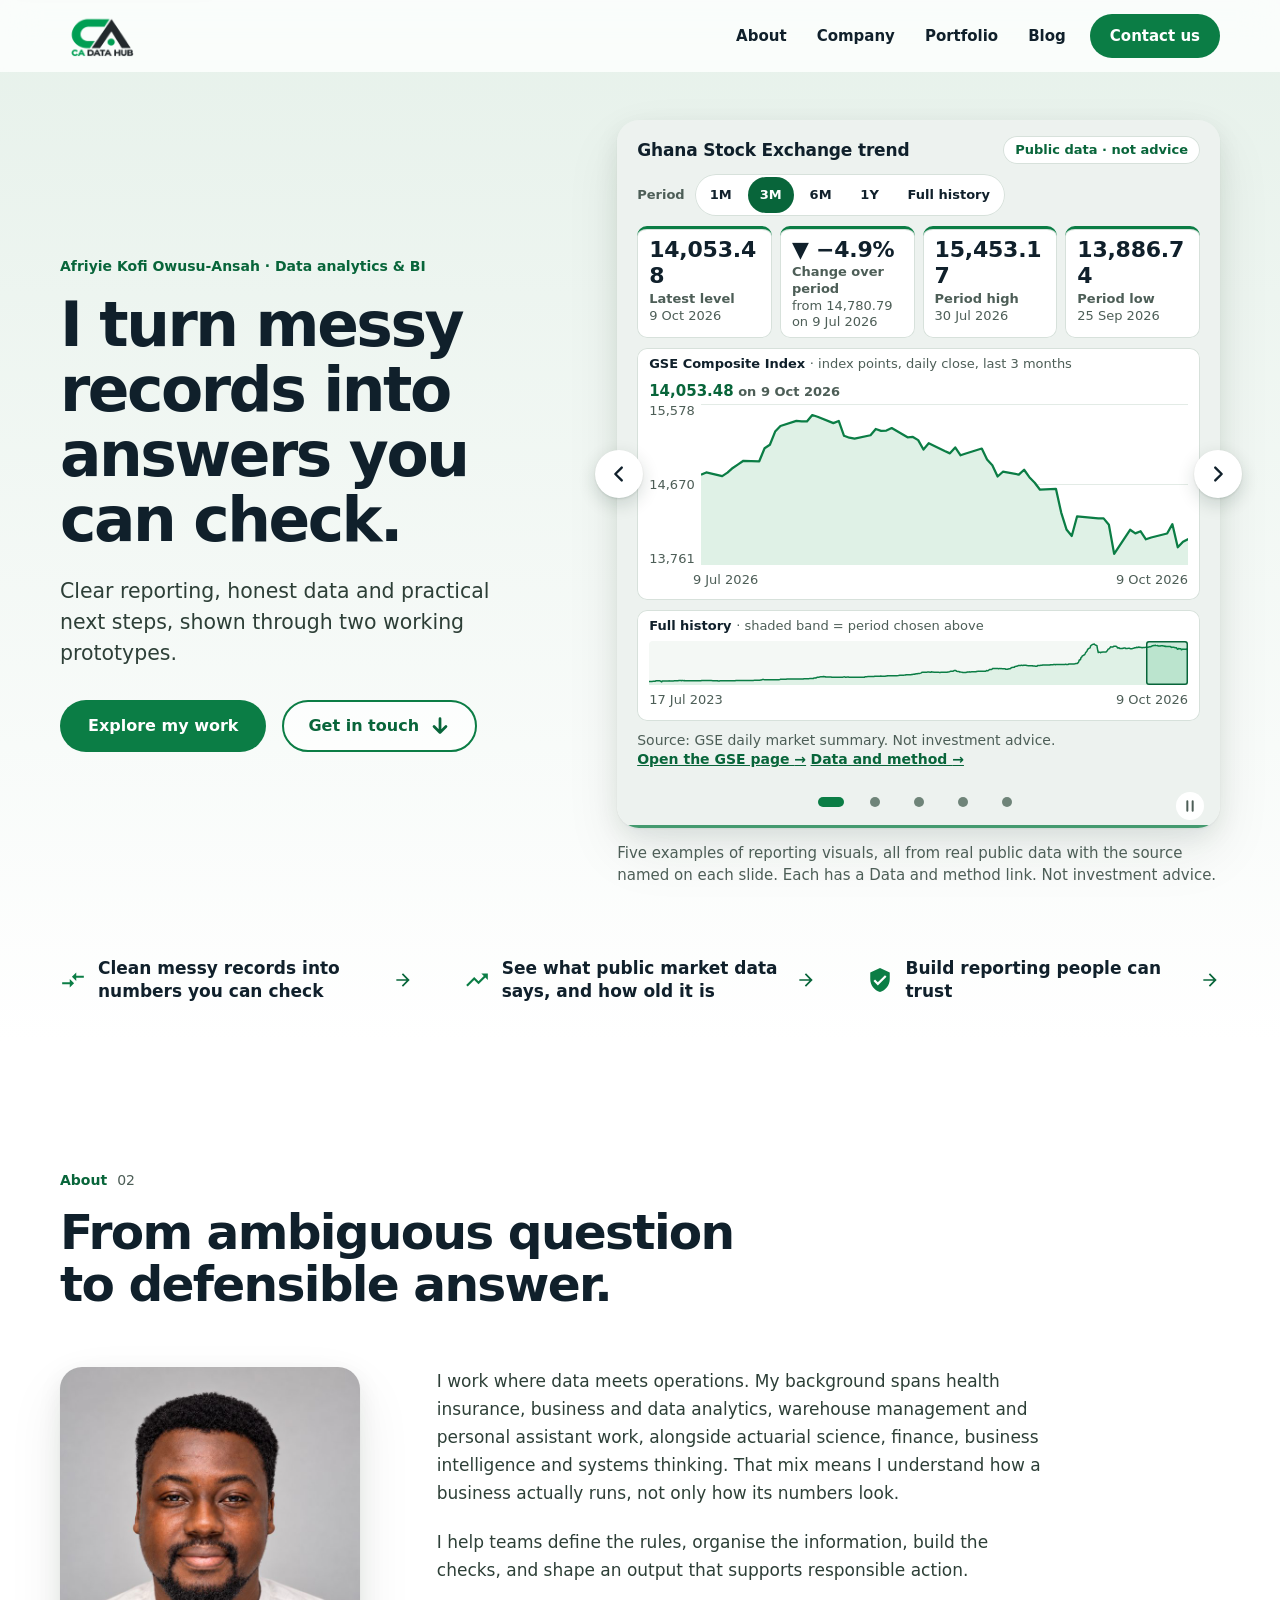
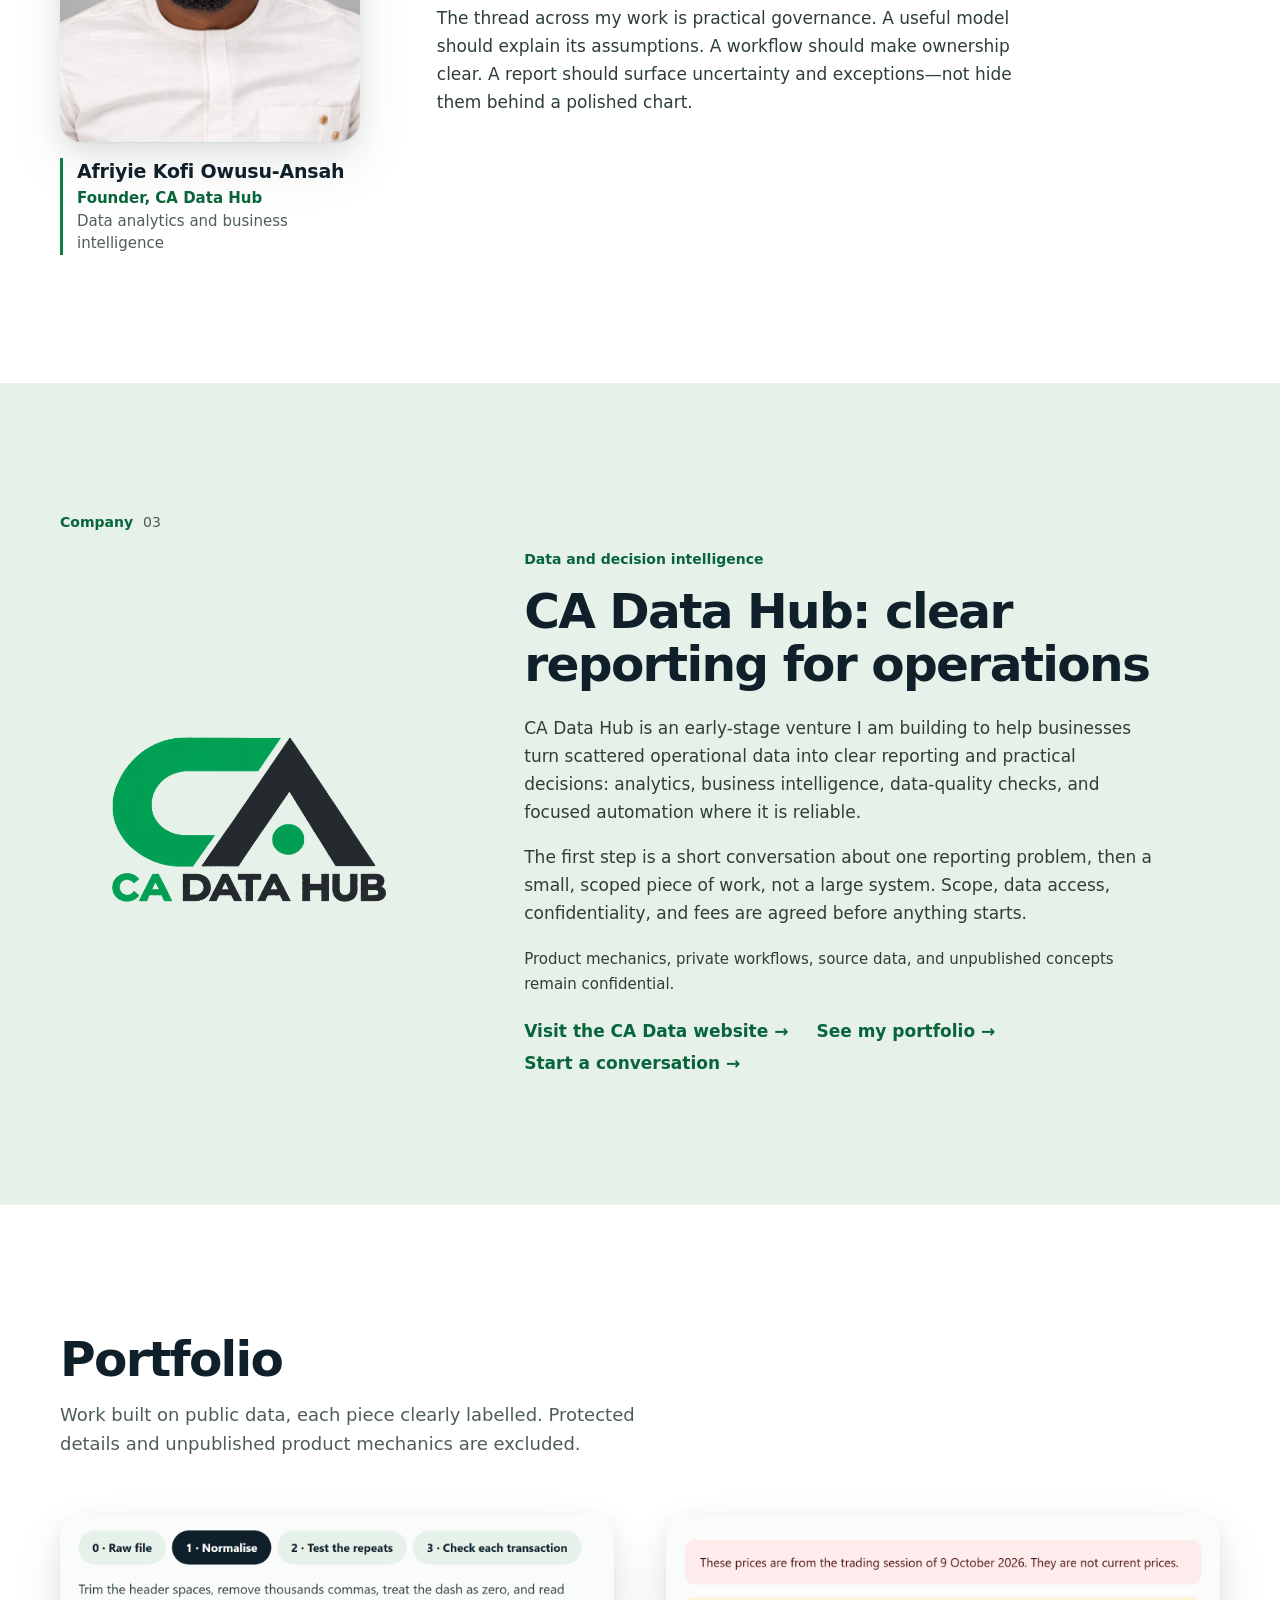
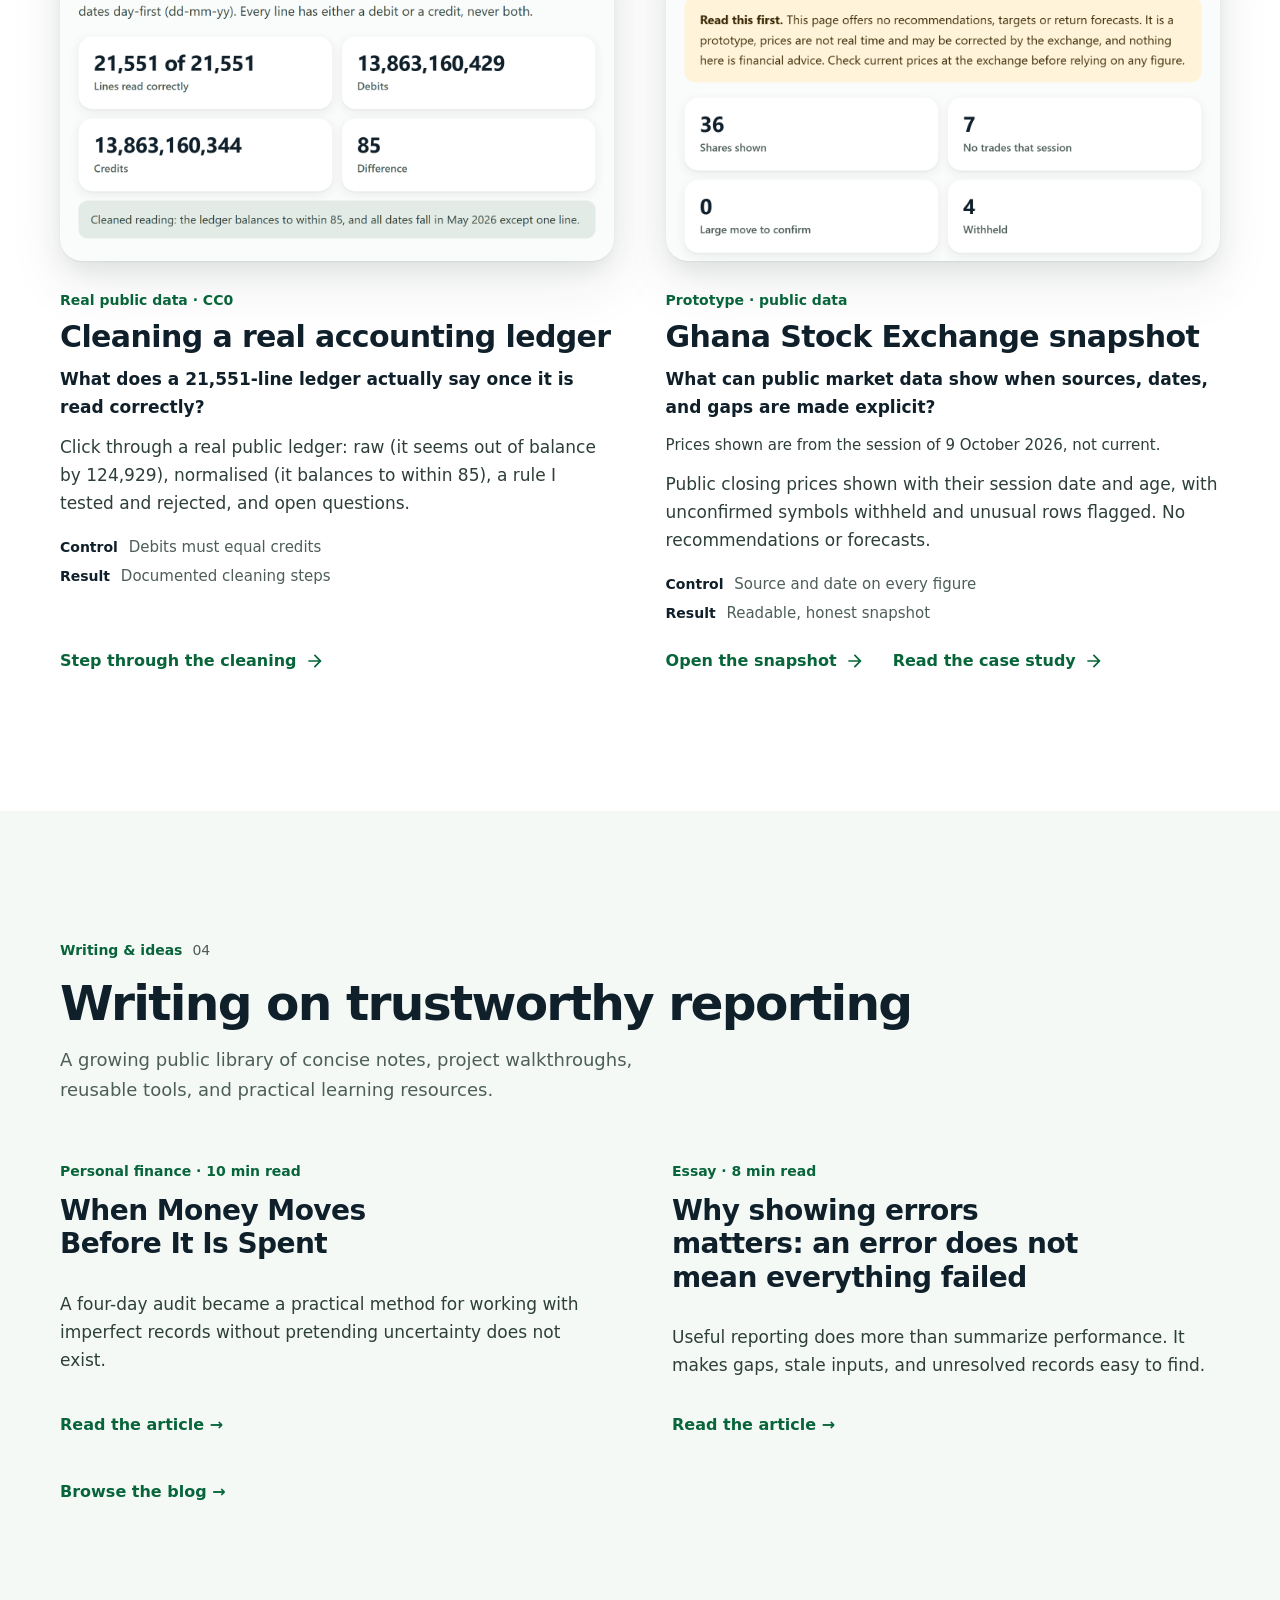
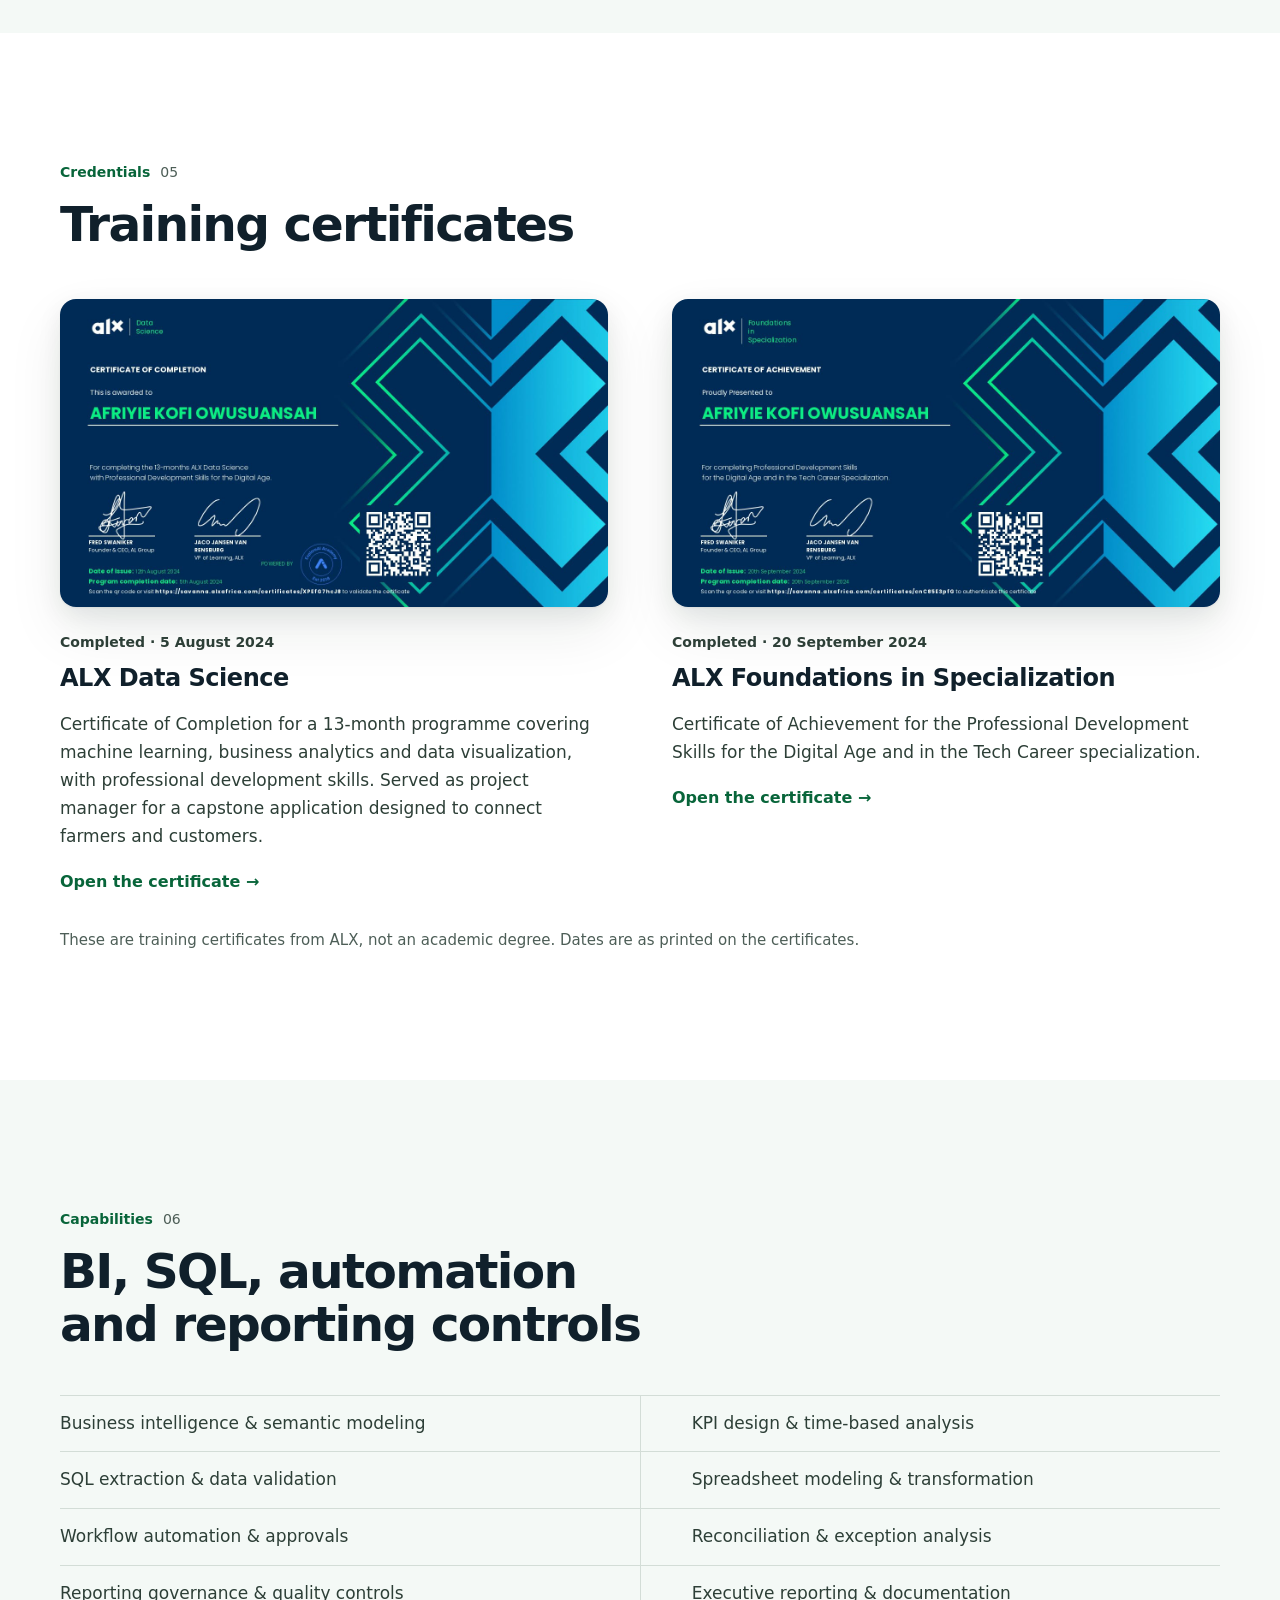
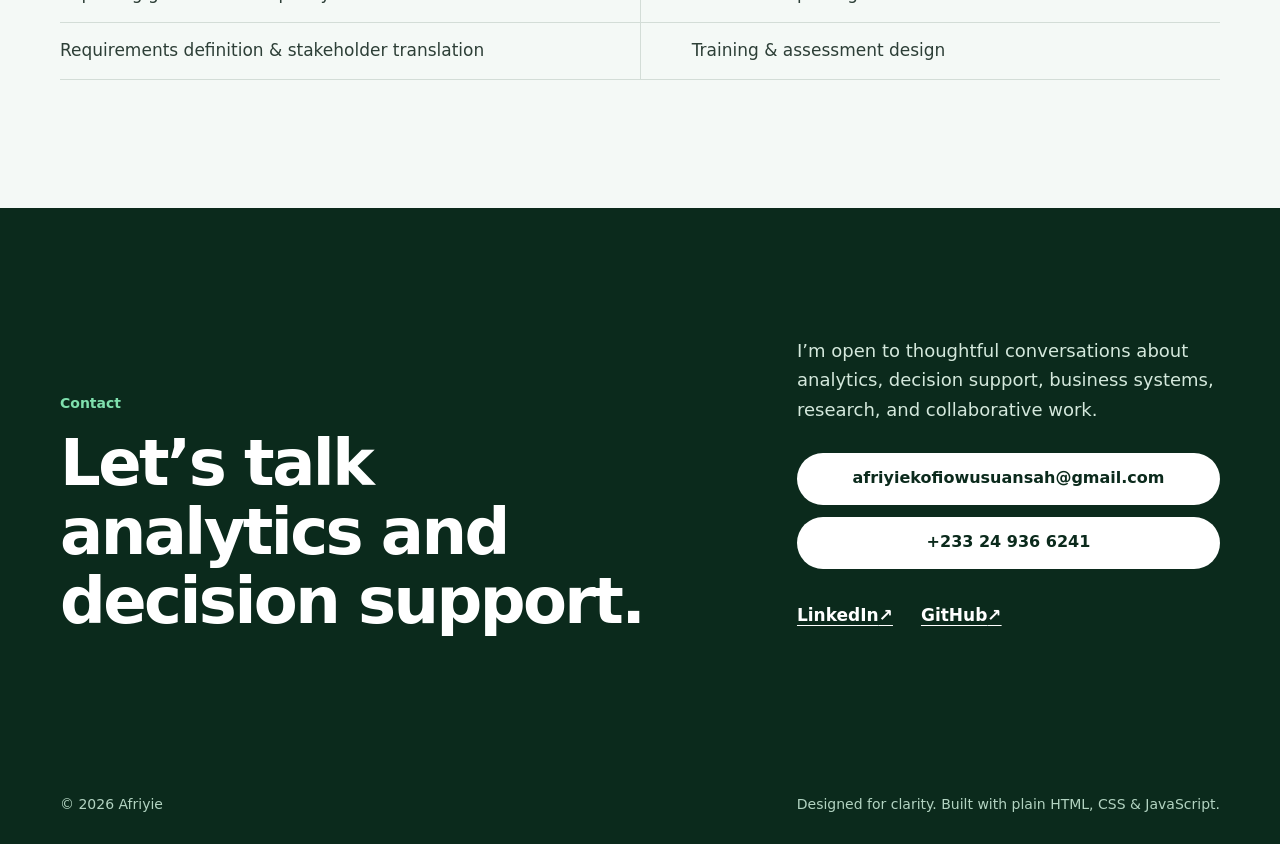
==== index.html @ 7aaca9f9 "Personal website: data analytics and business intelligence portfolio Co-Authored-By: Claude Sonnet 5" ====
<!doctype html>
<html lang="en">
  <head>
    <meta charset="utf-8" />
    <meta name="viewport" content="width=device-width, initial-scale=1" />
    <meta name="description" content="Afriyie works across analytics, business intelligence, automation, and operational controls to make complex work clearer and more dependable." />
    <meta name="theme-color" content="#ffffff" />
    <title>Afriyie — Analytics, systems &amp; decision support</title>
    <link rel="icon" href="assets/favicon.svg" type="image/svg+xml" />
    <link rel="stylesheet" href="styles.css" />
    <script src="script.js" defer></script>
    <script src="data/gse-index-series.js" defer></script>
    <script src="hero.js" defer></script>
  </head>
  <body>
    <a class="skip-link" href="#main">Skip to main content</a>

    <header class="site-header" data-header>
      <div class="shell header-inner">
        <a class="wordmark" href="#top" aria-label="CA Data Hub, home">
          <img class="brand-logo" src="assets/ca-data-hub-logo.png" alt="" width="88" height="44" />
        </a>
        <button class="menu-toggle" type="button" aria-expanded="false" aria-controls="site-nav" data-menu-toggle>
          <span class="sr-only">Open navigation</span>
          <span aria-hidden="true"></span><span aria-hidden="true"></span>
        </button>
        <nav class="site-nav" id="site-nav" aria-label="Primary" data-nav>
          <a href="#about">About</a>
          <a href="index.html#company" data-company-link>Company</a>
          <a href="#work">Portfolio</a>
          <a href="blog.html">Blog</a>
          <a class="nav-cta" href="#contact">Contact us</a>
        </nav>
      </div>
    </header>

    <main id="main">
      <section class="hero" id="top" aria-labelledby="hero-title">
        <div class="shell hero-grid">
          <div class="hero-copy reveal">
            <p class="eyebrow">Afriyie Kofi Owusu-Ansah · Data analytics &amp; BI</p>
            <h1 id="hero-title">I turn messy records into answers you can check.</h1>
            <p class="hero-intro">Clear reporting, honest data and practical next steps, shown through two working prototypes.</p>
            <div class="hero-actions">
              <a class="button button-primary" href="#work">Explore my work</a>
              <a class="button button-secondary" href="#contact">Get in touch<svg class="arrow" viewBox="0 0 24 24" aria-hidden="true" focusable="false"><path d="M12 4v15M5.5 12.5 12 19l6.5-6.5"/></svg></a>
            </div>
          </div>
          <figure class="hero-shot reveal">
            <div class="device">
            <!-- hero-charts:start (generated by tools/build_hero_charts.py; do not edit by hand) -->
          <div class="slideshow" role="region" aria-roledescription="carousel" aria-label="Examples of reporting visuals">
            <button type="button" class="ctl ctl-pause" aria-label="Pause automatic slide change"><svg viewBox="0 0 24 24" width="16" height="16" aria-hidden="true" focusable="false"><path d="M8 5v14M16 5v14" fill="none" stroke="currentColor" stroke-width="3" stroke-linecap="round"/></svg></button>
            <button type="button" class="ctl ctl-prev" aria-label="Previous slide"><svg viewBox="0 0 24 24" width="22" height="22" aria-hidden="true" focusable="false"><path d="M15 5l-7 7 7 7" fill="none" stroke="currentColor" stroke-width="2.6" stroke-linecap="round" stroke-linejoin="round"/></svg></button>
            <button type="button" class="ctl ctl-next" aria-label="Next slide"><svg viewBox="0 0 24 24" width="22" height="22" aria-hidden="true" focusable="false"><path d="M9 5l7 7-7 7" fill="none" stroke="currentColor" stroke-width="2.6" stroke-linecap="round" stroke-linejoin="round"/></svg></button>
            <div class="slideshow-card">
              <div class="slides">
          <div class="slide" role="group" aria-roledescription="slide" aria-label="1 of 5: Ghana Stock Exchange trend">
            <div class="slide-head"><p class="slide-title">Ghana Stock Exchange trend</p><span class="slide-tag">Public data · not advice</span></div>
            <div class="report"><div class="slicer" data-group="period" role="group" aria-label="Choose the period shown"><span class="slicer-label">Period</span><span class="seg-row"><button type="button" class="seg" data-group="period" data-key="1" aria-pressed="false" aria-label="Show 1 month">1M</button><button type="button" class="seg" data-group="period" data-key="3" aria-pressed="true" aria-label="Show 3 months">3M</button><button type="button" class="seg" data-group="period" data-key="6" aria-pressed="false" aria-label="Show 6 months">6M</button><button type="button" class="seg" data-group="period" data-key="12" aria-pressed="false" aria-label="Show 1 year">1Y</button><button type="button" class="seg" data-group="period" data-key="all" aria-pressed="false" aria-label="Show the full history">Full history</button></span></div><ul class="kpis" aria-label="GSE Composite Index key figures for the selected period"><li class="kpi" data-k="latest"><span class="kpi-label">Latest level</span><b class="kpi-val">14,053.48</b><span class="kpi-sub">9 Oct 2026</span></li><li class="kpi" data-k="change"><span class="kpi-label">Change over period</span><b class="kpi-val"><span aria-hidden="true">▼</span> −4.9%</b><span class="kpi-sub">from 14,780.79 on 9 Jul 2026</span><span class="sr-only">Down</span></li><li class="kpi" data-k="high"><span class="kpi-label">Period high</span><b class="kpi-val">15,453.17</b><span class="kpi-sub">30 Jul 2026</span></li><li class="kpi" data-k="low"><span class="kpi-label">Period low</span><b class="kpi-val">13,886.74</b><span class="kpi-sub">25 Sep 2026</span></li></ul><div class="tiles tiles-col"><section class="tile tile-main"><div class="tile-headrow"><p class="tile-title">GSE Composite Index <span class="tile-unit">index points, daily close, <span class="js-period-name">last 3 months</span></span></p><span class="chart-read"><span class="js-val">14,053.48</span><span class="chart-asof"> on <span class="js-date">9 Oct 2026</span></span></span></div>
            <div class="chart-panel" data-gse-main data-lo="13761.43" data-hi="15578.48">
              <div class="chart-body">
                <div class="yaxis" aria-hidden="true"><span class="js-yhi">15,578</span><span class="js-ymid">14,670</span><span class="js-ylo">13,761</span></div>
                <div class="chart-wrap" tabindex="0" role="group" aria-label="GSE Composite Index, daily levels from 9 Jul 2026 (14,781) to 9 Oct 2026 (14,053). Move the pointer or use the left and right arrow keys to read the level on a date.">
                  <svg class="chart-svg" viewBox="0 0 600 150" preserveAspectRatio="none" aria-hidden="true" focusable="false"><line class="chart-grid" x1="0" x2="600" y1="0.5" y2="0.5" vector-effect="non-scaling-stroke" /><line class="chart-grid" x1="0" x2="600" y1="75.0" y2="75.0" vector-effect="non-scaling-stroke" /><line class="chart-grid" x1="0" x2="600" y1="149.5" y2="149.5" vector-effect="non-scaling-stroke" /><polygon class="chart-area" points="0,150 0.0,65.9 6.5,63.8 26.1,67.2 32.6,64.0 39.1,59.6 45.7,56.3 52.2,52.9 71.7,53.4 78.3,41.2 84.8,38.0 91.3,25.7 97.8,20.5 117.4,15.7 123.9,16.3 130.4,16.3 137.0,10.3 143.5,11.9 163.0,17.8 169.6,15.8 176.1,29.6 182.6,31.4 189.1,32.3 208.7,29.1 215.2,23.3 221.7,25.0 228.3,24.7 234.8,22.4 254.3,31.0 260.9,30.7 267.4,33.7 273.9,42.4 280.4,36.5 300.0,43.8 306.5,46.0 313.0,40.5 319.6,47.8 326.1,46.1 345.7,41.5 352.2,51.8 358.7,57.1 365.2,67.6 371.7,63.1 391.3,65.8 397.8,61.3 404.3,68.2 410.9,73.4 417.4,79.9 437.0,79.0 443.5,101.2 450.0,116.9 456.5,123.0 463.0,104.8 489.1,106.7 495.7,106.6 502.2,112.5 508.7,139.7 528.3,117.2 534.8,120.6 541.3,118.6 547.8,126.1 554.3,124.4 573.9,120.7 580.4,112.0 587.0,133.5 593.5,128.3 600.0,125.9 600,150" /><polyline class="chart-line" points="0.0,65.9 6.5,63.8 26.1,67.2 32.6,64.0 39.1,59.6 45.7,56.3 52.2,52.9 71.7,53.4 78.3,41.2 84.8,38.0 91.3,25.7 97.8,20.5 117.4,15.7 123.9,16.3 130.4,16.3 137.0,10.3 143.5,11.9 163.0,17.8 169.6,15.8 176.1,29.6 182.6,31.4 189.1,32.3 208.7,29.1 215.2,23.3 221.7,25.0 228.3,24.7 234.8,22.4 254.3,31.0 260.9,30.7 267.4,33.7 273.9,42.4 280.4,36.5 300.0,43.8 306.5,46.0 313.0,40.5 319.6,47.8 326.1,46.1 345.7,41.5 352.2,51.8 358.7,57.1 365.2,67.6 371.7,63.1 391.3,65.8 397.8,61.3 404.3,68.2 410.9,73.4 417.4,79.9 437.0,79.0 443.5,101.2 450.0,116.9 456.5,123.0 463.0,104.8 489.1,106.7 495.7,106.6 502.2,112.5 508.7,139.7 528.3,117.2 534.8,120.6 541.3,118.6 547.8,126.1 554.3,124.4 573.9,120.7 580.4,112.0 587.0,133.5 593.5,128.3 600.0,125.9" vector-effect="non-scaling-stroke" /></svg>
                  <span class="chart-cursor" aria-hidden="true"></span><span class="chart-dot" aria-hidden="true"></span>
                </div>
              </div>
              <div class="chart-axis"><span class="js-x0">9 Jul 2026</span><span class="js-xn">9 Oct 2026</span></div>
            </div></section><section class="tile tile-over"><p class="tile-title">Full history <span class="tile-unit">shaded band = period chosen above</span></p><div class="over-wrap" aria-hidden="true"><svg class="chart-svg" viewBox="0 0 600 40" preserveAspectRatio="none" focusable="false"><polygon class="chart-area" points="0,40 0.0,36.8 0.5,36.8 1.0,36.8 1.5,36.8 2.0,36.8 3.6,36.8 4.1,36.7 4.6,36.7 5.1,36.7 5.6,36.6 7.1,36.5 7.6,36.2 8.1,36.2 8.6,36.2 10.7,36.2 11.2,36.2 11.7,36.2 12.2,36.2 12.7,36.4 14.2,37.2 14.7,36.3 15.3,36.3 15.8,36.3 16.3,36.3 17.8,36.3 18.3,36.3 18.8,36.3 19.3,36.4 19.8,36.3 21.4,36.3 21.9,36.3 22.4,36.2 22.9,36.3 23.4,36.3 24.9,36.3 25.4,36.3 25.9,36.3 26.4,36.3 26.9,36.3 28.5,36.2 29.0,36.2 29.5,36.2 30.0,36.1 30.5,36.1 32.0,36.1 32.5,36.1 33.1,36.0 34.1,36.0 35.6,36.0 36.1,36.1 36.6,36.0 37.1,36.0 37.6,36.0 39.2,36.1 39.7,36.0 40.2,36.1 40.7,36.1 41.2,36.1 42.7,36.1 43.2,36.1 43.7,36.1 44.2,36.1 44.7,36.1 46.3,36.1 46.8,36.1 47.3,36.2 47.8,36.2 48.3,36.2 49.8,36.2 50.3,36.1 50.8,36.1 51.4,36.1 51.9,36.2 53.4,36.2 53.9,36.2 54.4,36.1 54.9,36.1 55.4,36.1 56.9,36.1 57.5,36.1 58.0,36.1 58.5,36.0 59.0,36.0 60.5,36.0 61.0,36.0 61.5,36.0 62.0,36.0 62.5,36.0 64.1,36.0 64.6,36.0 65.1,36.0 65.6,36.0 66.1,36.0 67.6,36.0 68.1,36.0 68.6,36.0 69.2,36.0 71.2,36.1 71.7,36.1 72.2,36.1 72.7,36.1 73.2,36.1 74.7,36.1 75.3,36.1 75.8,36.1 76.3,36.2 76.8,36.3 78.3,36.3 78.8,36.3 79.3,36.1 79.8,36.1 80.3,36.1 82.9,36.1 83.4,36.1 83.9,36.1 85.9,36.1 86.4,36.1 86.9,36.1 87.5,36.1 89.5,36.1 90.0,36.1 90.5,36.1 91.0,36.2 92.5,36.2 93.1,36.2 93.6,36.1 94.1,36.1 94.6,36.1 96.1,36.1 96.6,36.0 97.1,36.0 97.6,36.0 98.1,36.0 99.7,36.0 100.2,36.0 100.7,36.0 101.2,36.0 101.7,36.0 103.2,36.0 103.7,36.0 104.2,36.0 104.7,36.0 105.3,36.0 106.8,36.0 107.3,36.0 107.8,36.0 108.3,36.0 108.8,36.0 110.3,36.0 110.8,36.0 111.4,36.0 111.9,36.0 112.4,36.0 113.9,36.0 114.4,36.0 114.9,35.9 115.4,35.9 115.9,35.8 117.5,35.7 118.0,35.7 119.0,35.7 119.5,35.6 121.0,35.6 121.5,35.6 122.0,35.6 122.5,35.6 123.1,35.6 124.6,35.4 125.1,35.4 125.6,35.3 126.1,35.1 126.6,35.1 128.1,35.1 128.6,35.2 129.2,35.3 129.7,35.3 132.2,35.3 132.7,35.3 133.2,35.3 133.7,35.3 135.3,35.3 135.8,35.3 136.3,35.3 137.3,35.3 138.8,35.2 139.3,35.2 139.8,35.2 140.3,35.2 140.8,35.2 142.4,35.2 142.9,35.2 143.4,35.2 143.9,35.2 144.4,35.2 145.9,35.0 146.4,34.7 147.5,34.7 148.0,34.8 149.5,34.8 150.0,34.8 150.5,34.8 151.0,34.8 151.5,34.8 153.1,34.7 153.6,34.5 154.1,34.5 154.6,34.6 155.1,34.5 156.6,34.5 157.1,34.5 157.6,34.5 158.1,34.5 158.6,34.5 160.2,34.5 160.7,34.5 161.2,34.5 161.7,34.5 162.2,34.5 163.7,34.5 164.2,34.5 164.7,34.5 165.3,34.5 165.8,34.5 167.3,34.5 167.8,34.5 168.3,34.5 168.8,34.5 169.3,34.5 171.4,34.5 171.9,34.5 172.4,34.4 172.9,34.4 174.4,34.4 174.9,34.4 175.4,34.3 175.9,34.3 176.4,34.3 178.0,34.3 178.5,34.2 179.0,34.2 179.5,34.1 180.0,34.0 181.5,34.0 182.0,34.0 182.5,34.0 183.1,34.0 183.6,33.6 185.1,33.6 185.6,33.6 186.1,33.4 186.6,33.4 187.1,33.0 188.6,32.9 189.2,32.9 189.7,32.8 190.2,32.7 190.7,32.6 192.2,32.6 192.7,32.6 193.2,32.6 193.7,32.3 194.2,32.3 196.3,32.5 196.8,32.7 197.3,32.7 197.8,32.7 199.3,32.7 199.8,32.7 200.3,32.7 200.8,32.7 201.4,32.7 202.9,32.8 203.4,32.9 203.9,32.9 204.4,32.9 204.9,32.9 206.4,32.9 206.9,32.9 207.5,32.9 208.0,32.9 208.5,32.9 210.0,33.0 210.5,33.0 211.0,33.0 211.5,33.0 212.0,33.0 213.6,33.0 214.1,33.0 214.6,32.9 215.1,32.9 215.6,32.9 217.1,32.6 217.6,32.6 218.1,32.7 218.6,32.9 219.2,32.9 221.2,32.8 221.7,32.8 222.2,32.8 222.7,32.9 224.2,32.9 224.7,32.9 225.3,32.9 225.8,32.9 226.3,32.9 227.8,32.9 228.3,32.9 228.8,32.9 229.3,33.0 229.8,33.0 231.4,33.0 231.9,33.0 232.4,33.0 232.9,33.0 233.4,33.0 234.9,32.9 235.4,32.9 235.9,32.9 236.4,32.9 236.9,32.9 238.5,32.9 239.0,33.0 239.5,33.0 240.0,32.9 240.5,32.5 242.0,32.5 242.5,32.4 243.1,32.4 243.6,32.3 244.1,32.2 245.6,32.3 246.1,32.3 246.6,32.3 247.1,32.2 249.2,32.2 249.7,32.2 250.2,32.2 250.7,32.2 251.2,32.1 252.7,32.1 253.2,32.1 253.7,32.1 254.2,32.1 254.7,32.1 256.3,32.1 256.8,32.0 257.3,32.0 257.8,31.9 259.8,32.0 260.3,32.0 260.8,32.0 261.4,32.0 261.9,32.0 263.4,32.0 263.9,31.8 264.4,31.8 264.9,31.8 265.4,31.6 266.9,31.5 267.5,31.5 269.0,31.5 270.5,31.5 271.0,31.5 272.0,31.5 272.5,31.5 274.1,31.5 275.1,31.5 275.6,31.5 276.1,31.5 277.6,31.4 278.1,31.3 278.6,31.3 279.2,31.1 279.7,31.1 281.2,31.1 281.7,31.1 282.2,31.1 282.7,31.1 283.2,31.1 284.7,31.0 285.3,30.9 285.8,30.9 286.3,30.7 286.8,30.7 288.3,30.7 288.8,30.7 289.3,30.7 289.8,30.7 290.3,30.6 291.9,30.6 292.4,30.5 292.9,30.5 293.4,30.5 293.9,30.3 295.4,30.3 295.9,30.2 296.4,29.9 296.9,30.0 297.5,29.8 299.0,29.7 299.5,29.6 300.0,29.6 300.5,29.6 301.0,29.5 302.5,29.2 303.1,28.9 303.6,28.6 304.6,28.5 306.1,28.5 306.6,28.5 307.1,28.5 307.6,28.5 308.1,28.4 309.7,28.3 310.2,28.2 310.7,28.2 311.2,28.2 311.7,28.2 313.2,28.3 313.7,28.5 314.2,28.1 314.7,28.0 315.3,28.1 317.8,28.5 318.3,28.5 318.8,28.4 320.3,28.4 320.8,28.4 321.4,28.4 321.9,28.4 322.4,28.4 323.9,28.6 324.4,28.6 324.9,28.5 325.4,28.5 328.0,28.5 328.5,28.5 329.0,28.5 329.5,28.5 331.0,28.5 331.5,28.5 332.0,28.4 333.1,28.1 334.6,27.9 335.1,27.8 335.6,27.6 336.1,27.6 336.6,27.6 338.1,27.5 338.6,27.5 339.2,27.1 339.7,26.9 340.2,26.8 341.7,26.8 342.2,27.3 342.7,27.5 343.2,27.6 343.7,27.7 345.3,27.7 345.8,28.1 346.3,28.2 346.8,28.2 347.3,28.3 348.8,28.5 349.3,28.6 349.8,28.7 350.3,28.6 352.4,28.6 352.9,28.6 353.4,28.4 353.9,28.5 354.4,28.2 355.9,28.1 356.4,28.2 356.9,28.0 357.5,28.1 358.0,28.1 359.5,28.0 360.0,28.0 360.5,28.0 361.0,28.0 361.5,28.0 363.1,28.0 363.6,28.0 364.1,28.0 364.6,27.7 366.6,27.6 367.1,27.6 367.6,27.6 368.1,27.6 368.6,27.5 370.2,27.5 370.7,27.5 371.2,27.5 371.7,27.5 372.2,27.6 373.7,27.5 374.2,27.5 374.7,27.5 375.3,27.2 375.8,26.9 377.3,27.0 377.8,26.9 378.3,26.6 378.8,26.1 379.3,26.0 380.8,26.0 381.4,25.9 381.9,25.6 382.4,25.2 382.9,25.0 384.4,25.0 384.9,25.0 385.4,24.9 385.9,25.0 386.4,25.0 388.0,24.9 388.5,24.9 389.0,25.2 389.5,25.2 390.0,25.1 391.5,25.1 392.0,25.2 392.5,25.1 393.1,25.1 393.6,25.2 395.1,25.2 395.6,25.2 396.1,25.2 396.6,25.2 397.1,25.6 398.6,25.6 399.2,25.6 399.7,25.5 400.2,25.5 400.7,25.3 402.2,25.2 402.7,24.8 403.2,24.5 403.7,24.3 404.2,24.0 406.3,23.9 406.8,23.9 407.3,23.3 407.8,23.1 409.3,23.0 409.8,23.0 410.3,22.6 410.8,22.5 411.4,22.3 412.9,22.3 413.4,22.3 413.9,22.2 414.4,22.1 414.9,22.1 416.4,22.2 416.9,22.1 417.5,22.1 418.0,22.1 418.5,22.1 420.0,22.1 420.5,22.2 421.0,22.3 421.5,22.4 422.0,22.5 423.6,22.4 424.1,22.5 424.6,22.5 425.1,22.5 425.6,22.4 427.1,22.5 427.6,22.7 428.1,22.7 428.6,22.8 429.2,22.8 430.7,23.0 431.2,23.0 431.7,23.0 432.2,22.9 432.7,22.3 434.2,22.3 434.7,22.3 435.3,22.3 435.8,22.1 436.3,22.1 437.8,22.0 438.3,21.9 438.8,21.8 439.3,21.9 439.8,21.8 441.4,21.8 441.9,21.8 442.4,21.9 442.9,21.8 444.9,21.8 445.4,21.8 445.9,21.8 446.4,21.8 446.9,21.6 448.5,21.6 449.0,21.6 449.5,21.5 450.0,21.5 450.5,21.4 452.0,21.4 452.5,21.5 453.1,21.4 455.6,21.4 456.1,21.4 456.6,21.4 457.6,21.4 459.2,21.4 459.7,21.4 460.2,21.3 460.7,21.3 462.7,21.3 463.2,21.3 463.7,21.2 464.2,21.2 464.7,21.3 466.3,21.3 466.8,21.3 467.3,21.0 467.8,20.9 468.3,20.9 469.8,20.9 470.3,20.8 470.8,20.8 471.4,20.8 471.9,20.8 473.4,20.8 473.9,20.8 474.4,20.7 474.9,20.7 475.4,20.4 476.9,20.4 477.5,19.9 478.0,19.6 478.5,19.0 479.0,17.5 480.5,16.8 481.0,15.2 481.5,14.7 482.0,14.6 482.5,13.5 484.1,13.0 484.6,12.5 485.1,12.3 485.6,11.6 486.1,10.7 487.6,9.4 488.1,8.4 488.6,7.7 489.2,7.0 491.2,6.2 491.7,4.6 492.2,4.1 492.7,3.8 493.2,3.5 494.7,2.9 495.3,2.9 495.8,2.8 496.3,3.3 498.8,4.3 499.3,6.6 499.8,8.9 500.3,10.4 501.9,10.1 502.4,10.2 502.9,10.6 503.4,10.3 505.9,10.1 506.4,10.0 506.9,10.1 507.5,10.0 509.0,10.0 509.5,9.7 510.0,9.0 510.5,8.6 511.0,7.7 512.5,6.9 513.1,6.5 513.6,5.8 514.1,5.3 514.6,5.5 516.1,5.5 516.6,5.5 517.1,4.9 517.6,4.8 519.7,4.8 520.7,5.0 521.2,5.4 521.7,6.3 523.2,6.1 523.7,6.4 524.2,6.8 524.7,6.9 525.3,6.9 526.8,6.9 527.3,6.8 527.8,6.5 528.3,6.5 528.8,6.4 530.3,6.3 530.8,6.8 531.9,6.8 532.4,6.8 533.9,6.7 534.4,6.6 534.9,6.5 535.4,6.8 535.9,7.0 537.5,7.1 538.0,7.0 538.5,6.8 539.0,6.7 539.5,6.6 541.0,6.2 541.5,6.1 542.0,6.2 542.5,5.9 543.1,5.7 544.6,5.8 545.1,5.5 545.6,5.5 546.1,5.8 546.6,5.7 548.1,5.9 548.6,5.9 549.2,6.2 549.7,5.9 551.7,5.9 552.2,5.9 552.7,5.8 553.2,5.7 553.7,5.6 555.3,5.7 555.8,5.6 556.3,5.5 556.8,5.4 557.3,5.3 558.8,5.3 559.3,4.9 559.8,4.8 560.3,4.4 560.8,4.3 562.4,4.1 562.9,4.1 563.4,4.1 563.9,3.9 564.4,4.0 565.9,4.2 566.4,4.1 566.9,4.6 567.5,4.6 568.0,4.6 569.5,4.5 570.0,4.4 570.5,4.4 571.0,4.4 571.5,4.3 573.1,4.6 573.6,4.6 574.1,4.7 574.6,5.0 575.1,4.8 576.6,5.0 577.1,5.1 577.6,4.9 578.1,5.1 578.6,5.1 580.2,4.9 580.7,5.3 581.2,5.4 581.7,5.8 582.2,5.6 583.7,5.7 584.2,5.6 584.7,5.8 585.3,5.9 585.8,6.1 587.3,6.1 587.8,6.8 588.3,7.3 588.8,7.5 589.3,6.9 591.4,7.0 591.9,7.0 592.4,7.2 592.9,8.0 594.4,7.3 594.9,7.4 595.4,7.4 595.9,7.6 596.4,7.6 598.0,7.4 598.5,7.2 599.0,7.8 599.5,7.7 600.0,7.6 600,40" /><polyline class="chart-line thin" points="0.0,36.8 0.5,36.8 1.0,36.8 1.5,36.8 2.0,36.8 3.6,36.8 4.1,36.7 4.6,36.7 5.1,36.7 5.6,36.6 7.1,36.5 7.6,36.2 8.1,36.2 8.6,36.2 10.7,36.2 11.2,36.2 11.7,36.2 12.2,36.2 12.7,36.4 14.2,37.2 14.7,36.3 15.3,36.3 15.8,36.3 16.3,36.3 17.8,36.3 18.3,36.3 18.8,36.3 19.3,36.4 19.8,36.3 21.4,36.3 21.9,36.3 22.4,36.2 22.9,36.3 23.4,36.3 24.9,36.3 25.4,36.3 25.9,36.3 26.4,36.3 26.9,36.3 28.5,36.2 29.0,36.2 29.5,36.2 30.0,36.1 30.5,36.1 32.0,36.1 32.5,36.1 33.1,36.0 34.1,36.0 35.6,36.0 36.1,36.1 36.6,36.0 37.1,36.0 37.6,36.0 39.2,36.1 39.7,36.0 40.2,36.1 40.7,36.1 41.2,36.1 42.7,36.1 43.2,36.1 43.7,36.1 44.2,36.1 44.7,36.1 46.3,36.1 46.8,36.1 47.3,36.2 47.8,36.2 48.3,36.2 49.8,36.2 50.3,36.1 50.8,36.1 51.4,36.1 51.9,36.2 53.4,36.2 53.9,36.2 54.4,36.1 54.9,36.1 55.4,36.1 56.9,36.1 57.5,36.1 58.0,36.1 58.5,36.0 59.0,36.0 60.5,36.0 61.0,36.0 61.5,36.0 62.0,36.0 62.5,36.0 64.1,36.0 64.6,36.0 65.1,36.0 65.6,36.0 66.1,36.0 67.6,36.0 68.1,36.0 68.6,36.0 69.2,36.0 71.2,36.1 71.7,36.1 72.2,36.1 72.7,36.1 73.2,36.1 74.7,36.1 75.3,36.1 75.8,36.1 76.3,36.2 76.8,36.3 78.3,36.3 78.8,36.3 79.3,36.1 79.8,36.1 80.3,36.1 82.9,36.1 83.4,36.1 83.9,36.1 85.9,36.1 86.4,36.1 86.9,36.1 87.5,36.1 89.5,36.1 90.0,36.1 90.5,36.1 91.0,36.2 92.5,36.2 93.1,36.2 93.6,36.1 94.1,36.1 94.6,36.1 96.1,36.1 96.6,36.0 97.1,36.0 97.6,36.0 98.1,36.0 99.7,36.0 100.2,36.0 100.7,36.0 101.2,36.0 101.7,36.0 103.2,36.0 103.7,36.0 104.2,36.0 104.7,36.0 105.3,36.0 106.8,36.0 107.3,36.0 107.8,36.0 108.3,36.0 108.8,36.0 110.3,36.0 110.8,36.0 111.4,36.0 111.9,36.0 112.4,36.0 113.9,36.0 114.4,36.0 114.9,35.9 115.4,35.9 115.9,35.8 117.5,35.7 118.0,35.7 119.0,35.7 119.5,35.6 121.0,35.6 121.5,35.6 122.0,35.6 122.5,35.6 123.1,35.6 124.6,35.4 125.1,35.4 125.6,35.3 126.1,35.1 126.6,35.1 128.1,35.1 128.6,35.2 129.2,35.3 129.7,35.3 132.2,35.3 132.7,35.3 133.2,35.3 133.7,35.3 135.3,35.3 135.8,35.3 136.3,35.3 137.3,35.3 138.8,35.2 139.3,35.2 139.8,35.2 140.3,35.2 140.8,35.2 142.4,35.2 142.9,35.2 143.4,35.2 143.9,35.2 144.4,35.2 145.9,35.0 146.4,34.7 147.5,34.7 148.0,34.8 149.5,34.8 150.0,34.8 150.5,34.8 151.0,34.8 151.5,34.8 153.1,34.7 153.6,34.5 154.1,34.5 154.6,34.6 155.1,34.5 156.6,34.5 157.1,34.5 157.6,34.5 158.1,34.5 158.6,34.5 160.2,34.5 160.7,34.5 161.2,34.5 161.7,34.5 162.2,34.5 163.7,34.5 164.2,34.5 164.7,34.5 165.3,34.5 165.8,34.5 167.3,34.5 167.8,34.5 168.3,34.5 168.8,34.5 169.3,34.5 171.4,34.5 171.9,34.5 172.4,34.4 172.9,34.4 174.4,34.4 174.9,34.4 175.4,34.3 175.9,34.3 176.4,34.3 178.0,34.3 178.5,34.2 179.0,34.2 179.5,34.1 180.0,34.0 181.5,34.0 182.0,34.0 182.5,34.0 183.1,34.0 183.6,33.6 185.1,33.6 185.6,33.6 186.1,33.4 186.6,33.4 187.1,33.0 188.6,32.9 189.2,32.9 189.7,32.8 190.2,32.7 190.7,32.6 192.2,32.6 192.7,32.6 193.2,32.6 193.7,32.3 194.2,32.3 196.3,32.5 196.8,32.7 197.3,32.7 197.8,32.7 199.3,32.7 199.8,32.7 200.3,32.7 200.8,32.7 201.4,32.7 202.9,32.8 203.4,32.9 203.9,32.9 204.4,32.9 204.9,32.9 206.4,32.9 206.9,32.9 207.5,32.9 208.0,32.9 208.5,32.9 210.0,33.0 210.5,33.0 211.0,33.0 211.5,33.0 212.0,33.0 213.6,33.0 214.1,33.0 214.6,32.9 215.1,32.9 215.6,32.9 217.1,32.6 217.6,32.6 218.1,32.7 218.6,32.9 219.2,32.9 221.2,32.8 221.7,32.8 222.2,32.8 222.7,32.9 224.2,32.9 224.7,32.9 225.3,32.9 225.8,32.9 226.3,32.9 227.8,32.9 228.3,32.9 228.8,32.9 229.3,33.0 229.8,33.0 231.4,33.0 231.9,33.0 232.4,33.0 232.9,33.0 233.4,33.0 234.9,32.9 235.4,32.9 235.9,32.9 236.4,32.9 236.9,32.9 238.5,32.9 239.0,33.0 239.5,33.0 240.0,32.9 240.5,32.5 242.0,32.5 242.5,32.4 243.1,32.4 243.6,32.3 244.1,32.2 245.6,32.3 246.1,32.3 246.6,32.3 247.1,32.2 249.2,32.2 249.7,32.2 250.2,32.2 250.7,32.2 251.2,32.1 252.7,32.1 253.2,32.1 253.7,32.1 254.2,32.1 254.7,32.1 256.3,32.1 256.8,32.0 257.3,32.0 257.8,31.9 259.8,32.0 260.3,32.0 260.8,32.0 261.4,32.0 261.9,32.0 263.4,32.0 263.9,31.8 264.4,31.8 264.9,31.8 265.4,31.6 266.9,31.5 267.5,31.5 269.0,31.5 270.5,31.5 271.0,31.5 272.0,31.5 272.5,31.5 274.1,31.5 275.1,31.5 275.6,31.5 276.1,31.5 277.6,31.4 278.1,31.3 278.6,31.3 279.2,31.1 279.7,31.1 281.2,31.1 281.7,31.1 282.2,31.1 282.7,31.1 283.2,31.1 284.7,31.0 285.3,30.9 285.8,30.9 286.3,30.7 286.8,30.7 288.3,30.7 288.8,30.7 289.3,30.7 289.8,30.7 290.3,30.6 291.9,30.6 292.4,30.5 292.9,30.5 293.4,30.5 293.9,30.3 295.4,30.3 295.9,30.2 296.4,29.9 296.9,30.0 297.5,29.8 299.0,29.7 299.5,29.6 300.0,29.6 300.5,29.6 301.0,29.5 302.5,29.2 303.1,28.9 303.6,28.6 304.6,28.5 306.1,28.5 306.6,28.5 307.1,28.5 307.6,28.5 308.1,28.4 309.7,28.3 310.2,28.2 310.7,28.2 311.2,28.2 311.7,28.2 313.2,28.3 313.7,28.5 314.2,28.1 314.7,28.0 315.3,28.1 317.8,28.5 318.3,28.5 318.8,28.4 320.3,28.4 320.8,28.4 321.4,28.4 321.9,28.4 322.4,28.4 323.9,28.6 324.4,28.6 324.9,28.5 325.4,28.5 328.0,28.5 328.5,28.5 329.0,28.5 329.5,28.5 331.0,28.5 331.5,28.5 332.0,28.4 333.1,28.1 334.6,27.9 335.1,27.8 335.6,27.6 336.1,27.6 336.6,27.6 338.1,27.5 338.6,27.5 339.2,27.1 339.7,26.9 340.2,26.8 341.7,26.8 342.2,27.3 342.7,27.5 343.2,27.6 343.7,27.7 345.3,27.7 345.8,28.1 346.3,28.2 346.8,28.2 347.3,28.3 348.8,28.5 349.3,28.6 349.8,28.7 350.3,28.6 352.4,28.6 352.9,28.6 353.4,28.4 353.9,28.5 354.4,28.2 355.9,28.1 356.4,28.2 356.9,28.0 357.5,28.1 358.0,28.1 359.5,28.0 360.0,28.0 360.5,28.0 361.0,28.0 361.5,28.0 363.1,28.0 363.6,28.0 364.1,28.0 364.6,27.7 366.6,27.6 367.1,27.6 367.6,27.6 368.1,27.6 368.6,27.5 370.2,27.5 370.7,27.5 371.2,27.5 371.7,27.5 372.2,27.6 373.7,27.5 374.2,27.5 374.7,27.5 375.3,27.2 375.8,26.9 377.3,27.0 377.8,26.9 378.3,26.6 378.8,26.1 379.3,26.0 380.8,26.0 381.4,25.9 381.9,25.6 382.4,25.2 382.9,25.0 384.4,25.0 384.9,25.0 385.4,24.9 385.9,25.0 386.4,25.0 388.0,24.9 388.5,24.9 389.0,25.2 389.5,25.2 390.0,25.1 391.5,25.1 392.0,25.2 392.5,25.1 393.1,25.1 393.6,25.2 395.1,25.2 395.6,25.2 396.1,25.2 396.6,25.2 397.1,25.6 398.6,25.6 399.2,25.6 399.7,25.5 400.2,25.5 400.7,25.3 402.2,25.2 402.7,24.8 403.2,24.5 403.7,24.3 404.2,24.0 406.3,23.9 406.8,23.9 407.3,23.3 407.8,23.1 409.3,23.0 409.8,23.0 410.3,22.6 410.8,22.5 411.4,22.3 412.9,22.3 413.4,22.3 413.9,22.2 414.4,22.1 414.9,22.1 416.4,22.2 416.9,22.1 417.5,22.1 418.0,22.1 418.5,22.1 420.0,22.1 420.5,22.2 421.0,22.3 421.5,22.4 422.0,22.5 423.6,22.4 424.1,22.5 424.6,22.5 425.1,22.5 425.6,22.4 427.1,22.5 427.6,22.7 428.1,22.7 428.6,22.8 429.2,22.8 430.7,23.0 431.2,23.0 431.7,23.0 432.2,22.9 432.7,22.3 434.2,22.3 434.7,22.3 435.3,22.3 435.8,22.1 436.3,22.1 437.8,22.0 438.3,21.9 438.8,21.8 439.3,21.9 439.8,21.8 441.4,21.8 441.9,21.8 442.4,21.9 442.9,21.8 444.9,21.8 445.4,21.8 445.9,21.8 446.4,21.8 446.9,21.6 448.5,21.6 449.0,21.6 449.5,21.5 450.0,21.5 450.5,21.4 452.0,21.4 452.5,21.5 453.1,21.4 455.6,21.4 456.1,21.4 456.6,21.4 457.6,21.4 459.2,21.4 459.7,21.4 460.2,21.3 460.7,21.3 462.7,21.3 463.2,21.3 463.7,21.2 464.2,21.2 464.7,21.3 466.3,21.3 466.8,21.3 467.3,21.0 467.8,20.9 468.3,20.9 469.8,20.9 470.3,20.8 470.8,20.8 471.4,20.8 471.9,20.8 473.4,20.8 473.9,20.8 474.4,20.7 474.9,20.7 475.4,20.4 476.9,20.4 477.5,19.9 478.0,19.6 478.5,19.0 479.0,17.5 480.5,16.8 481.0,15.2 481.5,14.7 482.0,14.6 482.5,13.5 484.1,13.0 484.6,12.5 485.1,12.3 485.6,11.6 486.1,10.7 487.6,9.4 488.1,8.4 488.6,7.7 489.2,7.0 491.2,6.2 491.7,4.6 492.2,4.1 492.7,3.8 493.2,3.5 494.7,2.9 495.3,2.9 495.8,2.8 496.3,3.3 498.8,4.3 499.3,6.6 499.8,8.9 500.3,10.4 501.9,10.1 502.4,10.2 502.9,10.6 503.4,10.3 505.9,10.1 506.4,10.0 506.9,10.1 507.5,10.0 509.0,10.0 509.5,9.7 510.0,9.0 510.5,8.6 511.0,7.7 512.5,6.9 513.1,6.5 513.6,5.8 514.1,5.3 514.6,5.5 516.1,5.5 516.6,5.5 517.1,4.9 517.6,4.8 519.7,4.8 520.7,5.0 521.2,5.4 521.7,6.3 523.2,6.1 523.7,6.4 524.2,6.8 524.7,6.9 525.3,6.9 526.8,6.9 527.3,6.8 527.8,6.5 528.3,6.5 528.8,6.4 530.3,6.3 530.8,6.8 531.9,6.8 532.4,6.8 533.9,6.7 534.4,6.6 534.9,6.5 535.4,6.8 535.9,7.0 537.5,7.1 538.0,7.0 538.5,6.8 539.0,6.7 539.5,6.6 541.0,6.2 541.5,6.1 542.0,6.2 542.5,5.9 543.1,5.7 544.6,5.8 545.1,5.5 545.6,5.5 546.1,5.8 546.6,5.7 548.1,5.9 548.6,5.9 549.2,6.2 549.7,5.9 551.7,5.9 552.2,5.9 552.7,5.8 553.2,5.7 553.7,5.6 555.3,5.7 555.8,5.6 556.3,5.5 556.8,5.4 557.3,5.3 558.8,5.3 559.3,4.9 559.8,4.8 560.3,4.4 560.8,4.3 562.4,4.1 562.9,4.1 563.4,4.1 563.9,3.9 564.4,4.0 565.9,4.2 566.4,4.1 566.9,4.6 567.5,4.6 568.0,4.6 569.5,4.5 570.0,4.4 570.5,4.4 571.0,4.4 571.5,4.3 573.1,4.6 573.6,4.6 574.1,4.7 574.6,5.0 575.1,4.8 576.6,5.0 577.1,5.1 577.6,4.9 578.1,5.1 578.6,5.1 580.2,4.9 580.7,5.3 581.2,5.4 581.7,5.8 582.2,5.6 583.7,5.7 584.2,5.6 584.7,5.8 585.3,5.9 585.8,6.1 587.3,6.1 587.8,6.8 588.3,7.3 588.8,7.5 589.3,6.9 591.4,7.0 591.9,7.0 592.4,7.2 592.9,8.0 594.4,7.3 594.9,7.4 595.4,7.4 595.9,7.6 596.4,7.6 598.0,7.4 598.5,7.2 599.0,7.8 599.5,7.7 600.0,7.6" vector-effect="non-scaling-stroke" /></svg><span class="brush" style="left:92.20%;width:7.80%"></span></div><div class="chart-axis"><span>17 Jul 2023</span><span>9 Oct 2026</span></div></section></div></div>
            <p class="slide-foot">Source: GSE daily market summary. Not investment advice. <a href="demo-gse.html">Open the GSE page <span aria-hidden="true">→</span></a> <a href="data-notes.html#slide-1">Data and method <span aria-hidden="true">→</span></a></p>
          </div>
          <div class="slide" role="group" aria-roledescription="slide" aria-label="2 of 5: Absence by day, October 2026">
            <div class="slide-head"><p class="slide-title">Absence by day, October 2026</p><span class="slide-tag">Real public data · CC BY 4.0</span></div>
            <div class="report att"><div class="slicer" data-group="person" role="group" aria-label="Choose an employee ID"><span class="slicer-label">Employee ID</span><span class="seg-row"><button type="button" class="seg" data-group="person" data-key="0" aria-pressed="true" aria-label="Employee ID 3">ID 3</button><button type="button" class="seg" data-group="person" data-key="1" aria-pressed="false" aria-label="Employee ID 28">ID 28</button><button type="button" class="seg" data-group="person" data-key="2" aria-pressed="false" aria-label="Employee ID 34">ID 34</button></span></div>
              <div class="att-panel" data-panel-group="person" data-key="0">
                <ul class="kpis" aria-label="Summary for employee ID 3, October 2026"><li class="kpi"><span class="kpi-label">Full-day absences</span><b class="kpi-val">3</b><span class="kpi-sub">8 h or more</span></li><li class="kpi"><span class="kpi-label">Part-day absences</span><b class="kpi-val">7</b><span class="kpi-sub">under 8 h</span></li><li class="kpi"><span class="kpi-label">Hours absent</span><b class="kpi-val">45</b><span class="kpi-sub">in October 2026</span></li><li class="kpi"><span class="kpi-label">No absence recorded</span><b class="kpi-val">12</b><span class="kpi-sub">of 22 working days</span></li></ul>
                <section class="tile tile-grid"><p class="tile-title">Absences by day <span class="tile-unit">hours absent, October 2026, Monday to Friday</span></p>
                <table class="att-table"><caption class="sr-only">Employee ID 3, absences by day, October 2026 calendar, Monday to Friday, with hours per week. Dates shifted from the source.</caption>
                  <thead><tr><th scope="col"><span class="sr-only">Week</span></th><th scope="col">Mon</th><th scope="col">Tue</th><th scope="col">Wed</th><th scope="col">Thu</th><th scope="col">Fri</th><th scope="col" class="att-total-h">Hours</th></tr></thead>
                  <tbody><tr><th scope="row"><span>Week</span> <span>1</span></th><td class="att-cell blank"><span aria-hidden="true">–</span><span class="sr-only">Not in this month</span></td><td class="att-cell blank"><span aria-hidden="true">–</span><span class="sr-only">Not in this month</span></td><td class="att-cell blank"><span aria-hidden="true">–</span><span class="sr-only">Not in this month</span></td><td class="att-cell part"><span class="att-day">1</span><span class="att-ic" aria-hidden="true">◐</span><span class="att-txt"><span class="sr-only">Absent under 8 hours, </span>1 h</span></td><td class="att-cell part"><span class="att-day">2</span><span class="att-ic" aria-hidden="true">◐</span><span class="att-txt"><span class="sr-only">Absent under 8 hours, </span>3 h</span></td><td class="att-total"><span class="att-tv">4 h</span><span class="att-bar" aria-hidden="true"><i style="width:21%"></i></span></td></tr><tr><th scope="row"><span>Week</span> <span>2</span></th><td class="att-cell abs"><span class="att-day">5</span><span class="att-ic" aria-hidden="true">❌</span><span class="att-txt"><span class="sr-only">Absent 8 hours or more, </span>8 h</span></td><td class="att-cell part"><span class="att-day">6</span><span class="att-ic" aria-hidden="true">◐</span><span class="att-txt"><span class="sr-only">Absent under 8 hours, </span>4 h</span></td><td class="att-cell part"><span class="att-day">7</span><span class="att-ic" aria-hidden="true">◐</span><span class="att-txt"><span class="sr-only">Absent under 8 hours, </span>3 h</span></td><td class="att-cell none"><span class="att-day">8</span><span class="sr-only">No absence recorded</span></td><td class="att-cell part"><span class="att-day">9</span><span class="att-ic" aria-hidden="true">◐</span><span class="att-txt"><span class="sr-only">Absent under 8 hours, </span>3 h</span></td><td class="att-total"><span class="att-tv">18 h</span><span class="att-bar" aria-hidden="true"><i style="width:95%"></i></span></td></tr><tr><th scope="row"><span>Week</span> <span>3</span></th><td class="att-cell abs"><span class="att-day">12</span><span class="att-ic" aria-hidden="true">❌</span><span class="att-txt"><span class="sr-only">Absent 8 hours or more, </span>8 h</span></td><td class="att-cell part"><span class="att-day">13</span><span class="att-ic" aria-hidden="true">◐</span><span class="att-txt"><span class="sr-only">Absent under 8 hours, </span>3 h</span></td><td class="att-cell abs"><span class="att-day">14</span><span class="att-ic" aria-hidden="true">❌</span><span class="att-txt"><span class="sr-only">Absent 8 hours or more, </span>8 h</span></td><td class="att-cell none"><span class="att-day">15</span><span class="sr-only">No absence recorded</span></td><td class="att-cell none"><span class="att-day">16</span><span class="sr-only">No absence recorded</span></td><td class="att-total"><span class="att-tv">19 h</span><span class="att-bar" aria-hidden="true"><i style="width:100%"></i></span></td></tr><tr><th scope="row"><span>Week</span> <span>4</span></th><td class="att-cell part"><span class="att-day">19</span><span class="att-ic" aria-hidden="true">◐</span><span class="att-txt"><span class="sr-only">Absent under 8 hours, </span>4 h</span></td><td class="att-cell none"><span class="att-day">20</span><span class="sr-only">No absence recorded</span></td><td class="att-cell none"><span class="att-day">21</span><span class="sr-only">No absence recorded</span></td><td class="att-cell none"><span class="att-day">22</span><span class="sr-only">No absence recorded</span></td><td class="att-cell none"><span class="att-day">23</span><span class="sr-only">No absence recorded</span></td><td class="att-total"><span class="att-tv">4 h</span><span class="att-bar" aria-hidden="true"><i style="width:21%"></i></span></td></tr><tr><th scope="row"><span>Week</span> <span>5</span></th><td class="att-cell none"><span class="att-day">26</span><span class="sr-only">No absence recorded</span></td><td class="att-cell none"><span class="att-day">27</span><span class="sr-only">No absence recorded</span></td><td class="att-cell none"><span class="att-day">28</span><span class="sr-only">No absence recorded</span></td><td class="att-cell none"><span class="att-day">29</span><span class="sr-only">No absence recorded</span></td><td class="att-cell none"><span class="att-day">30</span><span class="sr-only">No absence recorded</span></td><td class="att-total"><span class="att-tv">0 h</span><span class="att-bar" aria-hidden="true"><i style="width:0%"></i></span></td></tr></tbody></table>
                <p class="att-key"><span>❌ 8 h or more</span><span>◐ Under 8 h</span><span>No mark: no absence recorded</span></p>
                </section>
              </div>
              <div class="att-panel" data-panel-group="person" data-key="1" hidden>
                <ul class="kpis" aria-label="Summary for employee ID 28, October 2026"><li class="kpi"><span class="kpi-label">Full-day absences</span><b class="kpi-val">1</b><span class="kpi-sub">8 h or more</span></li><li class="kpi"><span class="kpi-label">Part-day absences</span><b class="kpi-val">10</b><span class="kpi-sub">under 8 h</span></li><li class="kpi"><span class="kpi-label">Hours absent</span><b class="kpi-val">30</b><span class="kpi-sub">in October 2026</span></li><li class="kpi"><span class="kpi-label">No absence recorded</span><b class="kpi-val">11</b><span class="kpi-sub">of 22 working days</span></li></ul>
                <section class="tile tile-grid"><p class="tile-title">Absences by day <span class="tile-unit">hours absent, October 2026, Monday to Friday</span></p>
                <table class="att-table"><caption class="sr-only">Employee ID 28, absences by day, October 2026 calendar, Monday to Friday, with hours per week. Dates shifted from the source.</caption>
                  <thead><tr><th scope="col"><span class="sr-only">Week</span></th><th scope="col">Mon</th><th scope="col">Tue</th><th scope="col">Wed</th><th scope="col">Thu</th><th scope="col">Fri</th><th scope="col" class="att-total-h">Hours</th></tr></thead>
                  <tbody><tr><th scope="row"><span>Week</span> <span>1</span></th><td class="att-cell blank"><span aria-hidden="true">–</span><span class="sr-only">Not in this month</span></td><td class="att-cell blank"><span aria-hidden="true">–</span><span class="sr-only">Not in this month</span></td><td class="att-cell blank"><span aria-hidden="true">–</span><span class="sr-only">Not in this month</span></td><td class="att-cell part"><span class="att-day">1</span><span class="att-ic" aria-hidden="true">◐</span><span class="att-txt"><span class="sr-only">Absent under 8 hours, </span>3 h</span></td><td class="att-cell none"><span class="att-day">2</span><span class="sr-only">No absence recorded</span></td><td class="att-total"><span class="att-tv">3 h</span><span class="att-bar" aria-hidden="true"><i style="width:33%"></i></span></td></tr><tr><th scope="row"><span>Week</span> <span>2</span></th><td class="att-cell part"><span class="att-day">5</span><span class="att-ic" aria-hidden="true">◐</span><span class="att-txt"><span class="sr-only">Absent under 8 hours, </span>2 h</span></td><td class="att-cell part"><span class="att-day">6</span><span class="att-ic" aria-hidden="true">◐</span><span class="att-txt"><span class="sr-only">Absent under 8 hours, </span>2 h</span></td><td class="att-cell part"><span class="att-day">7</span><span class="att-ic" aria-hidden="true">◐</span><span class="att-txt"><span class="sr-only">Absent under 8 hours, </span>1 h</span></td><td class="att-cell part"><span class="att-day">8</span><span class="att-ic" aria-hidden="true">◐</span><span class="att-txt"><span class="sr-only">Absent under 8 hours, </span>3 h</span></td><td class="att-cell none"><span class="att-day">9</span><span class="sr-only">No absence recorded</span></td><td class="att-total"><span class="att-tv">8 h</span><span class="att-bar" aria-hidden="true"><i style="width:89%"></i></span></td></tr><tr><th scope="row"><span>Week</span> <span>3</span></th><td class="att-cell part"><span class="att-day">12</span><span class="att-ic" aria-hidden="true">◐</span><span class="att-txt"><span class="sr-only">Absent under 8 hours, </span>2 h</span></td><td class="att-cell part"><span class="att-day">13</span><span class="att-ic" aria-hidden="true">◐</span><span class="att-txt"><span class="sr-only">Absent under 8 hours, </span>3 h</span></td><td class="att-cell part"><span class="att-day">14</span><span class="att-ic" aria-hidden="true">◐</span><span class="att-txt"><span class="sr-only">Absent under 8 hours, </span>1 h</span></td><td class="att-cell part"><span class="att-day">15</span><span class="att-ic" aria-hidden="true">◐</span><span class="att-txt"><span class="sr-only">Absent under 8 hours, </span>3 h</span></td><td class="att-cell none"><span class="att-day">16</span><span class="sr-only">No absence recorded</span></td><td class="att-total"><span class="att-tv">9 h</span><span class="att-bar" aria-hidden="true"><i style="width:100%"></i></span></td></tr><tr><th scope="row"><span>Week</span> <span>4</span></th><td class="att-cell none"><span class="att-day">19</span><span class="sr-only">No absence recorded</span></td><td class="att-cell abs"><span class="att-day">20</span><span class="att-ic" aria-hidden="true">❌</span><span class="att-txt"><span class="sr-only">Absent 8 hours or more, </span>8 h</span></td><td class="att-cell none"><span class="att-day">21</span><span class="sr-only">No absence recorded</span></td><td class="att-cell none"><span class="att-day">22</span><span class="sr-only">No absence recorded</span></td><td class="att-cell none"><span class="att-day">23</span><span class="sr-only">No absence recorded</span></td><td class="att-total"><span class="att-tv">8 h</span><span class="att-bar" aria-hidden="true"><i style="width:89%"></i></span></td></tr><tr><th scope="row"><span>Week</span> <span>5</span></th><td class="att-cell none"><span class="att-day">26</span><span class="sr-only">No absence recorded</span></td><td class="att-cell part"><span class="att-day">27</span><span class="att-ic" aria-hidden="true">◐</span><span class="att-txt"><span class="sr-only">Absent under 8 hours, </span>2 h</span></td><td class="att-cell none"><span class="att-day">28</span><span class="sr-only">No absence recorded</span></td><td class="att-cell none"><span class="att-day">29</span><span class="sr-only">No absence recorded</span></td><td class="att-cell none"><span class="att-day">30</span><span class="sr-only">No absence recorded</span></td><td class="att-total"><span class="att-tv">2 h</span><span class="att-bar" aria-hidden="true"><i style="width:22%"></i></span></td></tr></tbody></table>
                <p class="att-key"><span>❌ 8 h or more</span><span>◐ Under 8 h</span><span>No mark: no absence recorded</span></p>
                </section>
              </div>
              <div class="att-panel" data-panel-group="person" data-key="2" hidden>
                <ul class="kpis" aria-label="Summary for employee ID 34, October 2026"><li class="kpi"><span class="kpi-label">Full-day absences</span><b class="kpi-val">1</b><span class="kpi-sub">8 h or more</span></li><li class="kpi"><span class="kpi-label">Part-day absences</span><b class="kpi-val">11</b><span class="kpi-sub">under 8 h</span></li><li class="kpi"><span class="kpi-label">Hours absent</span><b class="kpi-val">52</b><span class="kpi-sub">in October 2026</span></li><li class="kpi"><span class="kpi-label">No absence recorded</span><b class="kpi-val">10</b><span class="kpi-sub">of 22 working days</span></li></ul>
                <section class="tile tile-grid"><p class="tile-title">Absences by day <span class="tile-unit">hours absent, October 2026, Monday to Friday</span></p>
                <table class="att-table"><caption class="sr-only">Employee ID 34, absences by day, October 2026 calendar, Monday to Friday, with hours per week. Dates shifted from the source.</caption>
                  <thead><tr><th scope="col"><span class="sr-only">Week</span></th><th scope="col">Mon</th><th scope="col">Tue</th><th scope="col">Wed</th><th scope="col">Thu</th><th scope="col">Fri</th><th scope="col" class="att-total-h">Hours</th></tr></thead>
                  <tbody><tr><th scope="row"><span>Week</span> <span>1</span></th><td class="att-cell blank"><span aria-hidden="true">–</span><span class="sr-only">Not in this month</span></td><td class="att-cell blank"><span aria-hidden="true">–</span><span class="sr-only">Not in this month</span></td><td class="att-cell blank"><span aria-hidden="true">–</span><span class="sr-only">Not in this month</span></td><td class="att-cell part"><span class="att-day">1</span><span class="att-ic" aria-hidden="true">◐</span><span class="att-txt"><span class="sr-only">Absent under 8 hours, </span>2 h</span></td><td class="att-cell part"><span class="att-day">2</span><span class="att-ic" aria-hidden="true">◐</span><span class="att-txt"><span class="sr-only">Absent under 8 hours, </span>2 h</span></td><td class="att-total"><span class="att-tv">4 h</span><span class="att-bar" aria-hidden="true"><i style="width:12%"></i></span></td></tr><tr><th scope="row"><span>Week</span> <span>2</span></th><td class="att-cell part"><span class="att-day">5</span><span class="att-ic" aria-hidden="true">◐</span><span class="att-txt"><span class="sr-only">Absent under 8 hours, </span>1 h</span></td><td class="att-cell part"><span class="att-day">6</span><span class="att-ic" aria-hidden="true">◐</span><span class="att-txt"><span class="sr-only">Absent under 8 hours, </span>1 h</span></td><td class="att-cell part"><span class="att-day">7</span><span class="att-ic" aria-hidden="true">◐</span><span class="att-txt"><span class="sr-only">Absent under 8 hours, </span>2 h</span></td><td class="att-cell part"><span class="att-day">8</span><span class="att-ic" aria-hidden="true">◐</span><span class="att-txt"><span class="sr-only">Absent under 8 hours, </span>2 h</span></td><td class="att-cell none"><span class="att-day">9</span><span class="sr-only">No absence recorded</span></td><td class="att-total"><span class="att-tv">6 h</span><span class="att-bar" aria-hidden="true"><i style="width:19%"></i></span></td></tr><tr><th scope="row"><span>Week</span> <span>3</span></th><td class="att-cell part"><span class="att-day">12</span><span class="att-ic" aria-hidden="true">◐</span><span class="att-txt"><span class="sr-only">Absent under 8 hours, </span>2 h</span></td><td class="att-cell part"><span class="att-day">13</span><span class="att-ic" aria-hidden="true">◐</span><span class="att-txt"><span class="sr-only">Absent under 8 hours, </span>2 h</span></td><td class="att-cell part"><span class="att-day">14</span><span class="att-ic" aria-hidden="true">◐</span><span class="att-txt"><span class="sr-only">Absent under 8 hours, </span>2 h</span></td><td class="att-cell none"><span class="att-day">15</span><span class="sr-only">No absence recorded</span></td><td class="att-cell none"><span class="att-day">16</span><span class="sr-only">No absence recorded</span></td><td class="att-total"><span class="att-tv">6 h</span><span class="att-bar" aria-hidden="true"><i style="width:19%"></i></span></td></tr><tr><th scope="row"><span>Week</span> <span>4</span></th><td class="att-cell part"><span class="att-day">19</span><span class="att-ic" aria-hidden="true">◐</span><span class="att-txt"><span class="sr-only">Absent under 8 hours, </span>2 h</span></td><td class="att-cell part"><span class="att-day">20</span><span class="att-ic" aria-hidden="true">◐</span><span class="att-txt"><span class="sr-only">Absent under 8 hours, </span>2 h</span></td><td class="att-cell none"><span class="att-day">21</span><span class="sr-only">No absence recorded</span></td><td class="att-cell none"><span class="att-day">22</span><span class="sr-only">No absence recorded</span></td><td class="att-cell none"><span class="att-day">23</span><span class="sr-only">No absence recorded</span></td><td class="att-total"><span class="att-tv">4 h</span><span class="att-bar" aria-hidden="true"><i style="width:12%"></i></span></td></tr><tr><th scope="row"><span>Week</span> <span>5</span></th><td class="att-cell abs"><span class="att-day">26</span><span class="att-ic" aria-hidden="true">❌</span><span class="att-txt"><span class="sr-only">Absent 8 hours or more, </span>32 h</span></td><td class="att-cell none"><span class="att-day">27</span><span class="sr-only">No absence recorded</span></td><td class="att-cell none"><span class="att-day">28</span><span class="sr-only">No absence recorded</span></td><td class="att-cell none"><span class="att-day">29</span><span class="sr-only">No absence recorded</span></td><td class="att-cell none"><span class="att-day">30</span><span class="sr-only">No absence recorded</span></td><td class="att-total"><span class="att-tv">32 h</span><span class="att-bar" aria-hidden="true"><i style="width:100%"></i></span></td></tr></tbody></table>
                <p class="att-key"><span>❌ 8 h or more</span><span>◐ Under 8 h</span><span>No mark: no absence recorded</span></p>
                </section>
              </div></div>
            <p class="slide-foot">Dates shifted to October 2026; source: UCI Absenteeism at Work (CC BY 4.0), absence records only. <a href="data-notes.html#slide-2">Data and method <span aria-hidden="true">→</span></a></p>
          </div>
          <div class="slide" role="group" aria-roledescription="slide" aria-label="3 of 5: Daily rentals against a 4-week average">
            <div class="slide-head"><p class="slide-title">Daily rentals against a 4-week average</p><span class="slide-tag">Real public data · CC BY 4.0</span></div>
            <div class="report"><div class="slicer" data-group="week" role="group" aria-label="Choose a week"><span class="slicer-label">Week starting</span><span class="seg-row"><button type="button" class="seg" data-group="week" data-key="2012-08-06" aria-pressed="false" aria-label="Week starting Monday 6 Aug 2012">6 Aug</button><button type="button" class="seg" data-group="week" data-key="2012-08-13" aria-pressed="false" aria-label="Week starting Monday 13 Aug 2012">13 Aug</button><button type="button" class="seg" data-group="week" data-key="2012-08-20" aria-pressed="true" aria-label="Week starting Monday 20 Aug 2012">20 Aug</button><button type="button" class="seg" data-group="week" data-key="2012-08-27" aria-pressed="false" aria-label="Week starting Monday 27 Aug 2012">27 Aug</button></span></div>
              <div class="wk-panel" data-panel-group="week" data-key="2012-08-06" hidden>
                <ul class="kpis" aria-label="Bike rental key figures, week starting 6 Aug 2012"><li class="kpi"><span class="kpi-label">Actual rentals</span><b class="kpi-val">34.9 k</b><span class="kpi-sub">6–10 Aug 2012</span></li><li class="kpi"><span class="kpi-label">Target (4-week average)</span><b class="kpi-val">34.9 k</b><span class="kpi-sub">my method, not the operator's</span></li><li class="kpi"><span class="kpi-label">Against target</span><b class="kpi-val"><span aria-hidden="true">▼</span> −0.1%</b><span class="kpi-sub">whole week</span><span class="sr-only">below target</span></li><li class="kpi"><span class="kpi-label">Weakest day (Fri)</span><b class="kpi-val">−15.7%</b><span class="kpi-sub">5,786 against 6,862</span></li></ul>
                <div class="tiles">
                  <section class="tile tile-bars"><p class="tile-title">Rentals per day <span class=tile-unit>thousands, actual (solid) against target (outline)</span></p><div class="bars-box"><div class="yaxis" aria-hidden="true"><span>8 k</span><span>4 k</span><span>0</span></div><div class="bars" role="img" aria-label="Bars of bike rentals per day, Monday to Friday, week of 6 Aug 2012, in thousands. Actual: 7.0, 7.3, 7.5, 7.3, 5.8. Target (average of the same weekday in the four weeks before): 6.9, 7.0, 7.2, 7.0, 6.9."><div class="bar-col"><div class="bar-pair"><span class="bar t" style="height:86%"></span><span class="bar a" style="height:88%"></span></div><span class="bar-lbl">Mon</span><span class="bar-val">7.0</span><span class="bar-val tg">6.9</span></div><div class="bar-col"><div class="bar-pair"><span class="bar t" style="height:87%"></span><span class="bar a" style="height:91%"></span></div><span class="bar-lbl">Tue</span><span class="bar-val">7.3</span><span class="bar-val tg">7.0</span></div><div class="bar-col"><div class="bar-pair"><span class="bar t" style="height:90%"></span><span class="bar a" style="height:94%"></span></div><span class="bar-lbl">Wed</span><span class="bar-val">7.5</span><span class="bar-val tg">7.2</span></div><div class="bar-col"><div class="bar-pair"><span class="bar t" style="height:88%"></span><span class="bar a" style="height:91%"></span></div><span class="bar-lbl">Thu</span><span class="bar-val">7.3</span><span class="bar-val tg">7.0</span></div><div class="bar-col"><div class="bar-pair"><span class="bar t" style="height:86%"></span><span class="bar a" style="height:72%"></span></div><span class="bar-lbl">Fri</span><span class="bar-val">5.8</span><span class="bar-val tg">6.9</span></div></div></div><p class="bars-key"><span><i class="sw sw-a"></i>Actual (first figure)</span><span><i class="sw sw-out"></i>Target (second figure)</span></p></section>
                  <section class="tile tile-var"><p class="tile-title">Against target by day <span class=tile-unit>rentals; amber = more than 5% under target</span></p><table class="var-table"><caption class="sr-only">Actual rentals, target and difference by day, week starting 6 Aug 2012</caption><thead><tr><th scope="col">Day</th><th scope="col">Actual</th><th scope="col">Target</th><th scope="col">Against target</th></tr></thead><tbody><tr class="vr up"><th scope="row">Mon</th><td>7,013</td><td>6,868</td><td class="vv"><span aria-hidden="true">▲</span> +2.1%<span class="sr-only">above target</span></td></tr><tr class="vr up"><th scope="row">Tue</th><td>7,273</td><td>6,971</td><td class="vv"><span aria-hidden="true">▲</span> +4.3%<span class="sr-only">above target</span></td></tr><tr class="vr up"><th scope="row">Wed</th><td>7,534</td><td>7,182</td><td class="vv"><span aria-hidden="true">▲</span> +4.9%<span class="sr-only">above target</span></td></tr><tr class="vr up"><th scope="row">Thu</th><td>7,286</td><td>7,040</td><td class="vv"><span aria-hidden="true">▲</span> +3.5%<span class="sr-only">above target</span></td></tr><tr class="vr under"><th scope="row">Fri</th><td>5,786</td><td>6,862</td><td class="vv"><span aria-hidden="true">▼</span> −15.7%<span class="sr-only">below target</span></td></tr></tbody></table></section>
                </div>
              </div>
              <div class="wk-panel" data-panel-group="week" data-key="2012-08-13" hidden>
                <ul class="kpis" aria-label="Bike rental key figures, week starting 13 Aug 2012"><li class="kpi"><span class="kpi-label">Actual rentals</span><b class="kpi-val">35.8 k</b><span class="kpi-sub">13–17 Aug 2012</span></li><li class="kpi"><span class="kpi-label">Target (4-week average)</span><b class="kpi-val">34.9 k</b><span class="kpi-sub">my method, not the operator's</span></li><li class="kpi"><span class="kpi-label">Against target</span><b class="kpi-val"><span aria-hidden="true">▲</span> +2.5%</b><span class="kpi-sub">whole week</span><span class="sr-only">above target</span></li><li class="kpi"><span class="kpi-label">Weakest day (Tue)</span><b class="kpi-val">−6.0%</b><span class="kpi-sub">6,784 against 7,217</span></li></ul>
                <div class="tiles">
                  <section class="tile tile-bars"><p class="tile-title">Rentals per day <span class=tile-unit>thousands, actual (solid) against target (outline)</span></p><div class="bars-box"><div class="yaxis" aria-hidden="true"><span>8 k</span><span>4 k</span><span>0</span></div><div class="bars" role="img" aria-label="Bars of bike rentals per day, Monday to Friday, week of 13 Aug 2012, in thousands. Actual: 6.9, 6.8, 7.3, 7.6, 7.1. Target (average of the same weekday in the four weeks before): 7.0, 7.2, 7.2, 7.0, 6.4."><div class="bar-col"><div class="bar-pair"><span class="bar t" style="height:87%"></span><span class="bar a" style="height:86%"></span></div><span class="bar-lbl">Mon</span><span class="bar-val">6.9</span><span class="bar-val tg">7.0</span></div><div class="bar-col"><div class="bar-pair"><span class="bar t" style="height:90%"></span><span class="bar a" style="height:85%"></span></div><span class="bar-lbl">Tue</span><span class="bar-val">6.8</span><span class="bar-val tg">7.2</span></div><div class="bar-col"><div class="bar-pair"><span class="bar t" style="height:91%"></span><span class="bar a" style="height:92%"></span></div><span class="bar-lbl">Wed</span><span class="bar-val">7.3</span><span class="bar-val tg">7.2</span></div><div class="bar-col"><div class="bar-pair"><span class="bar t" style="height:87%"></span><span class="bar a" style="height:95%"></span></div><span class="bar-lbl">Thu</span><span class="bar-val">7.6</span><span class="bar-val tg">7.0</span></div><div class="bar-col"><div class="bar-pair"><span class="bar t" style="height:80%"></span><span class="bar a" style="height:89%"></span></div><span class="bar-lbl">Fri</span><span class="bar-val">7.1</span><span class="bar-val tg">6.4</span></div></div></div><p class="bars-key"><span><i class="sw sw-a"></i>Actual (first figure)</span><span><i class="sw sw-out"></i>Target (second figure)</span></p></section>
                  <section class="tile tile-var"><p class="tile-title">Against target by day <span class=tile-unit>rentals; amber = more than 5% under target</span></p><table class="var-table"><caption class="sr-only">Actual rentals, target and difference by day, week starting 13 Aug 2012</caption><thead><tr><th scope="col">Day</th><th scope="col">Actual</th><th scope="col">Target</th><th scope="col">Against target</th></tr></thead><tbody><tr class="vr dn"><th scope="row">Mon</th><td>6,883</td><td>6,978</td><td class="vv"><span aria-hidden="true">▼</span> −1.4%<span class="sr-only">below target</span></td></tr><tr class="vr under"><th scope="row">Tue</th><td>6,784</td><td>7,217</td><td class="vv"><span aria-hidden="true">▼</span> −6.0%<span class="sr-only">below target</span></td></tr><tr class="vr up"><th scope="row">Wed</th><td>7,347</td><td>7,250</td><td class="vv"><span aria-hidden="true">▲</span> +1.3%<span class="sr-only">above target</span></td></tr><tr class="vr up"><th scope="row">Thu</th><td>7,605</td><td>7,000</td><td class="vv"><span aria-hidden="true">▲</span> +8.6%<span class="sr-only">above target</span></td></tr><tr class="vr up"><th scope="row">Fri</th><td>7,148</td><td>6,434</td><td class="vv"><span aria-hidden="true">▲</span> +11.1%<span class="sr-only">above target</span></td></tr></tbody></table></section>
                </div>
              </div>
              <div class="wk-panel" data-panel-group="week" data-key="2012-08-20">
                <ul class="kpis" aria-label="Bike rental key figures, week starting 20 Aug 2012"><li class="kpi"><span class="kpi-label">Actual rentals</span><b class="kpi-val">36.3 k</b><span class="kpi-sub">20–24 Aug 2012</span></li><li class="kpi"><span class="kpi-label">Target (4-week average)</span><b class="kpi-val">35.9 k</b><span class="kpi-sub">my method, not the operator's</span></li><li class="kpi"><span class="kpi-label">Against target</span><b class="kpi-val"><span aria-hidden="true">▲</span> +1.1%</b><span class="kpi-sub">whole week</span><span class="sr-only">above target</span></li><li class="kpi"><span class="kpi-label">Weakest day (Mon)</span><b class="kpi-val">−6.6%</b><span class="kpi-sub">6,530 against 6,992</span></li></ul>
                <div class="tiles">
                  <section class="tile tile-bars"><p class="tile-title">Rentals per day <span class=tile-unit>thousands, actual (solid) against target (outline)</span></p><div class="bars-box"><div class="yaxis" aria-hidden="true"><span>8 k</span><span>4 k</span><span>0</span></div><div class="bars" role="img" aria-label="Bars of bike rentals per day, Monday to Friday, week of 20 Aug 2012, in thousands. Actual: 6.5, 7.0, 7.4, 7.8, 7.6. Target (average of the same weekday in the four weeks before): 7.0, 7.2, 7.7, 7.3, 6.8."><div class="bar-col"><div class="bar-pair"><span class="bar t" style="height:87%"></span><span class="bar a" style="height:82%"></span></div><span class="bar-lbl">Mon</span><span class="bar-val">6.5</span><span class="bar-val tg">7.0</span></div><div class="bar-col"><div class="bar-pair"><span class="bar t" style="height:90%"></span><span class="bar a" style="height:88%"></span></div><span class="bar-lbl">Tue</span><span class="bar-val">7.0</span><span class="bar-val tg">7.2</span></div><div class="bar-col"><div class="bar-pair"><span class="bar t" style="height:96%"></span><span class="bar a" style="height:92%"></span></div><span class="bar-lbl">Wed</span><span class="bar-val">7.4</span><span class="bar-val tg">7.7</span></div><div class="bar-col"><div class="bar-pair"><span class="bar t" style="height:91%"></span><span class="bar a" style="height:97%"></span></div><span class="bar-lbl">Thu</span><span class="bar-val">7.8</span><span class="bar-val tg">7.3</span></div><div class="bar-col"><div class="bar-pair"><span class="bar t" style="height:84%"></span><span class="bar a" style="height:95%"></span></div><span class="bar-lbl">Fri</span><span class="bar-val">7.6</span><span class="bar-val tg">6.8</span></div></div></div><p class="bars-key"><span><i class="sw sw-a"></i>Actual (first figure)</span><span><i class="sw sw-out"></i>Target (second figure)</span></p></section>
                  <section class="tile tile-var"><p class="tile-title">Against target by day <span class=tile-unit>rentals; amber = more than 5% under target</span></p><table class="var-table"><caption class="sr-only">Actual rentals, target and difference by day, week starting 20 Aug 2012</caption><thead><tr><th scope="col">Day</th><th scope="col">Actual</th><th scope="col">Target</th><th scope="col">Against target</th></tr></thead><tbody><tr class="vr under"><th scope="row">Mon</th><td>6,530</td><td>6,992</td><td class="vv"><span aria-hidden="true">▼</span> −6.6%<span class="sr-only">below target</span></td></tr><tr class="vr dn"><th scope="row">Tue</th><td>7,006</td><td>7,216</td><td class="vv"><span aria-hidden="true">▼</span> −2.9%<span class="sr-only">below target</span></td></tr><tr class="vr dn"><th scope="row">Wed</th><td>7,375</td><td>7,658</td><td class="vv"><span aria-hidden="true">▼</span> −3.7%<span class="sr-only">below target</span></td></tr><tr class="vr up"><th scope="row">Thu</th><td>7,765</td><td>7,253</td><td class="vv"><span aria-hidden="true">▲</span> +7.1%<span class="sr-only">above target</span></td></tr><tr class="vr up"><th scope="row">Fri</th><td>7,582</td><td>6,753</td><td class="vv"><span aria-hidden="true">▲</span> +12.3%<span class="sr-only">above target</span></td></tr></tbody></table></section>
                </div>
              </div>
              <div class="wk-panel" data-panel-group="week" data-key="2012-08-27" hidden>
                <ul class="kpis" aria-label="Bike rental key figures, week starting 27 Aug 2012"><li class="kpi"><span class="kpi-label">Actual rentals</span><b class="kpi-val">36.7 k</b><span class="kpi-sub">27–31 Aug 2012</span></li><li class="kpi"><span class="kpi-label">Target (4-week average)</span><b class="kpi-val">35.8 k</b><span class="kpi-sub">my method, not the operator's</span></li><li class="kpi"><span class="kpi-label">Against target</span><b class="kpi-val"><span aria-hidden="true">▲</span> +2.5%</b><span class="kpi-sub">whole week</span><span class="sr-only">above target</span></li><li class="kpi"><span class="kpi-label">Weakest day (Tue)</span><b class="kpi-val">−0.4%</b><span class="kpi-sub">7,040 against 7,070</span></li></ul>
                <div class="tiles">
                  <section class="tile tile-bars"><p class="tile-title">Rentals per day <span class=tile-unit>thousands, actual (solid) against target (outline)</span></p><div class="bars-box"><div class="yaxis" aria-hidden="true"><span>8 k</span><span>4 k</span><span>0</span></div><div class="bars" role="img" aria-label="Bars of bike rentals per day, Monday to Friday, week of 27 Aug 2012, in thousands. Actual: 6.9, 7.0, 7.7, 7.7, 7.3. Target (average of the same weekday in the four weeks before): 6.9, 7.1, 7.5, 7.5, 6.9."><div class="bar-col"><div class="bar-pair"><span class="bar t" style="height:86%"></span><span class="bar a" style="height:86%"></span></div><span class="bar-lbl">Mon</span><span class="bar-val">6.9</span><span class="bar-val tg">6.9</span></div><div class="bar-col"><div class="bar-pair"><span class="bar t" style="height:88%"></span><span class="bar a" style="height:88%"></span></div><span class="bar-lbl">Tue</span><span class="bar-val">7.0</span><span class="bar-val tg">7.1</span></div><div class="bar-col"><div class="bar-pair"><span class="bar t" style="height:93%"></span><span class="bar a" style="height:96%"></span></div><span class="bar-lbl">Wed</span><span class="bar-val">7.7</span><span class="bar-val tg">7.5</span></div><div class="bar-col"><div class="bar-pair"><span class="bar t" style="height:93%"></span><span class="bar a" style="height:96%"></span></div><span class="bar-lbl">Thu</span><span class="bar-val">7.7</span><span class="bar-val tg">7.5</span></div><div class="bar-col"><div class="bar-pair"><span class="bar t" style="height:87%"></span><span class="bar a" style="height:92%"></span></div><span class="bar-lbl">Fri</span><span class="bar-val">7.3</span><span class="bar-val tg">6.9</span></div></div></div><p class="bars-key"><span><i class="sw sw-a"></i>Actual (first figure)</span><span><i class="sw sw-out"></i>Target (second figure)</span></p></section>
                  <section class="tile tile-var"><p class="tile-title">Against target by day <span class=tile-unit>rentals; amber = more than 5% under target</span></p><table class="var-table"><caption class="sr-only">Actual rentals, target and difference by day, week starting 27 Aug 2012</caption><thead><tr><th scope="col">Day</th><th scope="col">Actual</th><th scope="col">Target</th><th scope="col">Against target</th></tr></thead><tbody><tr class="vr up"><th scope="row">Mon</th><td>6,917</td><td>6,883</td><td class="vv"><span aria-hidden="true">▲</span> +0.5%<span class="sr-only">above target</span></td></tr><tr class="vr dn"><th scope="row">Tue</th><td>7,040</td><td>7,070</td><td class="vv"><span aria-hidden="true">▼</span> −0.4%<span class="sr-only">below target</span></td></tr><tr class="vr up"><th scope="row">Wed</th><td>7,697</td><td>7,459</td><td class="vv"><span aria-hidden="true">▲</span> +3.2%<span class="sr-only">above target</span></td></tr><tr class="vr up"><th scope="row">Thu</th><td>7,713</td><td>7,479</td><td class="vv"><span aria-hidden="true">▲</span> +3.1%<span class="sr-only">above target</span></td></tr><tr class="vr up"><th scope="row">Fri</th><td>7,350</td><td>6,923</td><td class="vv"><span aria-hidden="true">▲</span> +6.2%<span class="sr-only">above target</span></td></tr></tbody></table></section>
                </div>
              </div></div>
            <p class="slide-foot">Washington D.C. bike rentals, Mon to Fri, August 2012, in thousands (actual / target). Target = my method, the same weekday's average over the 4 weeks before; not the operator's target. Source: UCI Bike Sharing (CC BY 4.0). <a href="data-notes.html#slide-3">Data and method <span aria-hidden="true">→</span></a></p>
          </div>
          <div class="slide" role="group" aria-roledescription="slide" aria-label="4 of 5: Does the ledger balance?">
            <div class="slide-head"><p class="slide-title">Does the ledger balance?</p><span class="slide-tag">Real public data · CC0</span></div>
            <div class="report"><ul class="kpis" aria-label="Ledger key figures"><li class="kpi"><span class="kpi-label">Transaction IDs</span><b class="kpi-val">5,764</b><span class="kpi-sub">in 21,551 ledger lines</span></li><li class="kpi"><span class="kpi-label">Balance on their own</span><b class="kpi-val">5,361</b><span class="kpi-sub">93.0% of IDs</span></li><li class="kpi"><span class="kpi-label">Do not balance</span><b class="kpi-val">403</b><span class="kpi-sub">7.0%; 401 by only 1 or 2</span></li><li class="kpi"><span class="kpi-label">Imbalance after cleaning</span><b class="kpi-val">85</b><span class="kpi-sub">from 124,929 as delivered; amounts, currency not given</span></li></ul>
              <div class="tiles">
                <section class="tile tile-donut"><p class="tile-title">Transaction IDs <span class=tile-unit>count by whether debits equal credits</span></p><div class="donut-box"><svg class="donut" viewBox="0 0 120 120" width="120" height="120" aria-hidden="true" focusable="false"><g transform="rotate(-90 60 60)" fill="none" stroke-width="18"><circle class="d-a" cx="60" cy="60" r="40" stroke-dasharray="233.76 17.57" stroke-dashoffset="0.00" /><circle class="d-warn" cx="60" cy="60" r="40" stroke-dasharray="17.57 233.76" stroke-dashoffset="-233.76" /></g><text x="60" y="66" text-anchor="middle" class="donut-num">5,764</text></svg><span class="donut-cap">transaction IDs</span><ul class="key"><li><i class="sw sw-a"></i><b>5,361</b> balance on their own</li><li><i class="sw sw-warn"></i><b>403</b> do not (401 by only 1 or 2)</li></ul></div></section>
                <section class="tile tile-hb"><p class="tile-title">Imbalance in the total <span class=tile-unit>debits minus credits, as delivered and after cleaning</span></p><div class="hbars"><div class="hb-row"><span class="hb-lab">As delivered</span><span class="hb-track"><span class="hb-bar hb-warn" style="width:max(100.00%,4px)"></span></span><b class="hb-val">124,929</b></div><div class="hb-row"><span class="hb-lab">After cleaning</span><span class="hb-track"><span class="hb-bar hb-a" style="width:max(0.07%,4px)"></span></span><b class="hb-val">85</b></div></div><p class="tile-note">Same scale: the cleaned bar is a sliver because 85 is under 0.1% of 124,929.</p></section>
              </div></div>
            <p class="slide-foot">Source: Anonymized General Ledger Dataset (Kaggle, CC0), 21,551 lines. Counts are my calculations. <a href="data-cleaning-walkthrough.html">Step through the cleaning <span aria-hidden="true">→</span></a> <a href="data-notes.html#slide-4">Data and method <span aria-hidden="true">→</span></a></p>
          </div>
          <div class="slide" role="group" aria-roledescription="slide" aria-label="5 of 5: Do two public GSE tables agree?">
            <div class="slide-head"><p class="slide-title">Do two public GSE tables agree?</p><span class="slide-tag">Derived from public data</span></div>
            <div class="report"><ul class="kpis" aria-label="Reconciliation key figures"><li class="kpi"><span class="kpi-label">Sessions compared</span><b class="kpi-val">794</b><span class="kpi-sub">17 Jul 2023 to 9 Oct 2026</span></li><li class="kpi"><span class="kpi-label">Agree exactly</span><b class="kpi-val">740</b><span class="kpi-sub">93.2% of sessions</span></li><li class="kpi"><span class="kpi-label">Differ by more than 1%</span><b class="kpi-val">46</b><span class="kpi-sub">5.8% of sessions</span></li><li class="kpi"><span class="kpi-label">Missing from a table</span><b class="kpi-val">0</b><span class="kpi-sub">every session is in both</span></li></ul>
              <div class="tiles">
                <section class="tile tile-donut"><p class="tile-title">Sessions by agreement <span class=tile-unit>count of trading sessions</span></p><div class="donut-box"><svg class="donut" viewBox="0 0 120 120" width="120" height="120" aria-hidden="true" focusable="false"><g transform="rotate(-90 60 60)" fill="none" stroke-width="18"><circle class="d-a" cx="60" cy="60" r="40" stroke-dasharray="234.23 17.09" stroke-dashoffset="0.00" /><circle class="d-mid" cx="60" cy="60" r="40" stroke-dasharray="2.53 248.80" stroke-dashoffset="-234.23" /><circle class="d-warn" cx="60" cy="60" r="40" stroke-dasharray="14.56 236.77" stroke-dashoffset="-236.77" /></g><text x="60" y="66" text-anchor="middle" class="donut-num">794</text></svg><span class="donut-cap">trading sessions</span><ul class="key"><li><i class="sw sw-a"></i><b>740</b> agree exactly</li><li><i class="sw sw-mid"></i><b>8</b> differ by under 1%</li><li><i class="sw sw-warn"></i><b>46</b> differ by more than 1%</li></ul></div></section>
                <section class="tile tile-hb"><p class="tile-title">Volume in the 46 differing sessions <span class=tile-unit>shares traded, millions</span></p><div class="hbars"><div class="hb-row"><span class="hb-lab">Per-security total</span><span class="hb-track"><span class="hb-bar hb-a" style="width:max(10.36%,4px)"></span></span><b class="hb-val">45 m</b></div><div class="hb-row"><span class="hb-lab">Daily summary</span><span class="hb-track"><span class="hb-bar hb-warn" style="width:max(100.00%,4px)"></span></span><b class="hb-val">439 m</b></div></div><p class="tile-note">The two tables disagree; this shows that they differ, not which one is right.</p></section>
              </div></div>
            <p class="slide-foot">Counts only, from my own comparison of two GSE tables (2023 to 2026). GSE's redistribution terms are not established, so no rows are shared. <a href="data-notes.html#slide-5">Data and method <span aria-hidden="true">→</span></a></p>
          </div>
              </div>
              <div class="slide-controls">
                <div class="dots" role="group" aria-label="Choose a slide"><button type="button" class="dot" aria-label="Show slide 1 of 5"><span aria-hidden="true"></span></button><button type="button" class="dot" aria-label="Show slide 2 of 5"><span aria-hidden="true"></span></button><button type="button" class="dot" aria-label="Show slide 3 of 5"><span aria-hidden="true"></span></button><button type="button" class="dot" aria-label="Show slide 4 of 5"><span aria-hidden="true"></span></button><button type="button" class="dot" aria-label="Show slide 5 of 5"><span aria-hidden="true"></span></button></div>
              </div>
              <span class="slide-progress" aria-hidden="true"><i></i></span>
            </div>
          </div>
          <!-- hero-charts:end -->
            </div>
            <figcaption>Five examples of reporting visuals, all from real public data with the source named on each slide. Each has a Data and method link. Not investment advice.</figcaption>
          </figure>
        </div>
        <div class="shell">
        <ul class="options" aria-label="Where to start">
          <li><a class="option" href="data-cleaning-walkthrough.html"><svg class="ic" viewBox="0 0 24 24" aria-hidden="true" focusable="false" fill="currentColor"><path d="M9.01,14H2v2h7.01v3L13,15l-3.99-4V14z M14.99,13v-3H22V8h-7.01V5L11,9L14.99,13z"/></svg><span>Clean messy records into numbers you can check</span><svg class="go" viewBox="0 0 24 24" aria-hidden="true" focusable="false" fill="currentColor"><path d="M12 4l-1.41 1.41L16.17 11H4v2h12.17l-5.58 5.59L12 20l8-8z"/></svg></a></li>
          <li><a class="option" href="demo-gse.html"><svg class="ic" viewBox="0 0 24 24" aria-hidden="true" focusable="false" fill="currentColor"><path d="M16 6l2.29 2.29-4.88 4.88-4-4L2 16.59 3.41 18l6-6 4 4 6.3-6.29L22 12V6z"/></svg><span>See what public market data says, and how old it is</span><svg class="go" viewBox="0 0 24 24" aria-hidden="true" focusable="false" fill="currentColor"><path d="M12 4l-1.41 1.41L16.17 11H4v2h12.17l-5.58 5.59L12 20l8-8z"/></svg></a></li>
          <li><a class="option" href="exception-first-reporting.html"><svg class="ic" viewBox="0 0 24 24" aria-hidden="true" focusable="false" fill="currentColor"><path d="M12 1L3 5v6c0 5.55 3.84 10.74 9 12 5.16-1.26 9-6.45 9-12V5l-9-4zm-2 16l-4-4 1.41-1.41L10 14.17l6.59-6.59L18 9l-8 8z"/></svg><span>Build reporting people can trust</span><svg class="go" viewBox="0 0 24 24" aria-hidden="true" focusable="false" fill="currentColor"><path d="M12 4l-1.41 1.41L16.17 11H4v2h12.17l-5.58 5.59L12 20l8-8z"/></svg></a></li>
        </ul></div>
      </section>

      <section class="section" id="about" aria-labelledby="about-title">
        <div class="shell section-grid">
          <div class="section-label reveal"><span>About</span><span>02</span></div>
          <div class="section-content about-grid">
            <h2 id="about-title" class="reveal">From ambiguous question to defensible answer.</h2>
            <div class="prose reveal">
              <figure class="portrait"><img src="assets/afriyie-headshot.jpg" width="640" height="800" loading="lazy" alt="Portrait of Afriyie Kofi Owusu-Ansah, smiling slightly, wearing a white caftan against a plain grey background" /><figcaption><strong class="cap-name">Afriyie Kofi Owusu-Ansah</strong><span class="cap-role">Founder, CA Data Hub</span><span class="cap-field">Data analytics and business intelligence</span></figcaption></figure>
              <p>I work where data meets operations. My background spans health insurance, business and data analytics, warehouse management and personal assistant work, alongside actuarial science, finance, business intelligence and systems thinking. That mix means I understand how a business actually runs, not only how its numbers look.</p>
              <p>I help teams define the rules, organise the information, build the checks, and shape an output that supports responsible action.</p>
              <p>The thread across my work is practical governance. A useful model should explain its assumptions. A workflow should make ownership clear. A report should surface uncertainty and exceptions—not hide them behind a polished chart.</p>
            </div>
          </div>
        </div>
      </section>

      <section class="section company-section" id="company" aria-labelledby="company-title">
        <div class="shell section-grid">
          <div class="section-label reveal"><span>Company</span><span>03</span></div>
          <div class="section-content company-grid">
            <div class="company-mark ca-preview reveal"><img src="assets/ca-data-hub-logo.png" width="720" height="360" alt="CA Data Hub" /></div>
            <div class="company-copy reveal">
              <p class="eyebrow">Data and decision intelligence</p>
              <h2 id="company-title">CA Data Hub: clear reporting for operations</h2>
              <p>CA Data Hub is an early-stage venture I am building to help businesses turn scattered operational data into clear reporting and practical decisions: analytics, business intelligence, data-quality checks, and focused automation where it is reliable.</p>
              <p>The first step is a short conversation about one reporting problem, then a small, scoped piece of work, not a large system. Scope, data access, confidentiality, and fees are agreed before anything starts.</p>
              <p class="company-note">Product mechanics, private workflows, source data, and unpublished concepts remain confidential.</p>
              <div class="artifact-row company-links"><a href="index.html#company" data-company-link>Visit the CA Data website <span aria-hidden="true">→</span></a><a href="#work">See my portfolio <span aria-hidden="true">→</span></a><a href="#contact">Start a conversation <span aria-hidden="true">→</span></a></div>
            </div>
          </div>
        </div>
      </section>

      <section class="section portfolio" id="work" aria-labelledby="work-title">
        <div class="shell">
          <div class="portfolio-head reveal">
            <h2 id="work-title">Portfolio</h2>
            <p>Work built on public data, each piece clearly labelled. Protected details and unpublished product mechanics are excluded.</p>
          </div>
          <div class="portfolio-grid">
            <article class="portfolio-card reveal" aria-labelledby="pc-recon">
              <div class="shot"><img src="assets/screens/card-cleaning.png" width="1440" height="900" loading="lazy" alt="Screenshot of the ledger cleaning walkthrough at step 1, Normalise: 21,551 of 21,551 lines read correctly, debits 13,863,160,429, credits 13,863,160,344, a difference of 85. The source is a public CC0 dataset." /></div>
              <div class="portfolio-body">
                <span class="status">Real public data · CC0</span>
                <h3 id="pc-recon">Cleaning a real accounting ledger</h3>
                <p class="q">What does a 21,551-line ledger actually say once it is read correctly?</p>
                <p>Click through a real public ledger: raw (it seems out of balance by 124,929), normalised (it balances to within 85), a rule I tested and rejected, and open questions.</p>
                <div class="project-meta"><span><b>Control</b> Debits must equal credits</span><span><b>Result</b> Documented cleaning steps</span></div>
                <div class="portfolio-links"><a href="data-cleaning-walkthrough.html">Step through the cleaning <svg class="go" viewBox="0 0 24 24" aria-hidden="true" focusable="false" fill="currentColor"><path d="M12 4l-1.41 1.41L16.17 11H4v2h12.17l-5.58 5.59L12 20l8-8z"/></svg></a></div>
              </div>
            </article>
            <article class="portfolio-card reveal" aria-labelledby="pc-gse">
              <div class="shot"><img src="assets/screens/card-gse.png" width="1440" height="900" loading="lazy" alt="Screenshot of the Ghana Stock Exchange snapshot page: a banner stating the prices are from the trading session of 9 October 2026, a notice that it is not investment advice, and summary counts for shares shown, no-trade shares, flagged moves and withheld symbols." /></div>
              <div class="portfolio-body">
                <span class="status">Prototype · public data</span>
                <h3 id="pc-gse">Ghana Stock Exchange snapshot</h3>
                <p class="q">What can public market data show when sources, dates, and gaps are made explicit?</p>
                <p class="asof">Prices shown are from the session of 9 October 2026, not current.</p>
                <p>Public closing prices shown with their session date and age, with unconfirmed symbols withheld and unusual rows flagged. No recommendations or forecasts.</p>
                <div class="project-meta"><span><b>Control</b> Source and date on every figure</span><span><b>Result</b> Readable, honest snapshot</span></div>
                <div class="portfolio-links"><a href="demo-gse.html">Open the snapshot <svg class="go" viewBox="0 0 24 24" aria-hidden="true" focusable="false" fill="currentColor"><path d="M12 4l-1.41 1.41L16.17 11H4v2h12.17l-5.58 5.59L12 20l8-8z"/></svg></a><a href="gse-analysis-case-study.html">Read the case study <svg class="go" viewBox="0 0 24 24" aria-hidden="true" focusable="false" fill="currentColor"><path d="M12 4l-1.41 1.41L16.17 11H4v2h12.17l-5.58 5.59L12 20l8-8z"/></svg></a></div>
              </div>
            </article>
          </div>
        </div>
      </section>

      <section class="section" id="ideas" aria-labelledby="ideas-title">
        <div class="shell section-grid">
          <div class="section-label reveal"><span>Writing &amp; ideas</span><span>04</span></div>
          <div class="section-content">
            <div class="ideas-heading reveal">
              <h2 id="ideas-title">Writing on trustworthy reporting</h2>
              <p>A growing public library of concise notes, project walkthroughs, reusable tools, and practical learning resources.</p>
            </div>
            <div class="note-grid">
              <article class="note-card reveal">
                <p class="note-meta">Personal finance · 10 min read</p>
                <h3>When Money Moves Before It Is Spent</h3>
                <p>A four-day audit became a practical method for working with imperfect records without pretending uncertainty does not exist.</p>
                <a class="card-link" href="reconstructing-personal-finances-from-imperfect-records.html">Read the article <span aria-hidden="true">→</span></a>
              </article>
              <article class="note-card reveal">
                <p class="note-meta">Essay · 8 min read</p>
                <h3>Why showing errors matters: an error does not mean everything failed</h3>
                <p>Useful reporting does more than summarize performance. It makes gaps, stale inputs, and unresolved records easy to find.</p>
                <a class="card-link" href="exception-first-reporting.html">Read the article <span aria-hidden="true">→</span></a>
              </article>
            </div>
            <a class="text-link blog-link reveal" href="blog.html">Browse the blog <span aria-hidden="true">→</span></a>
          </div>
        </div>
      </section>

      <section class="section credentials" aria-labelledby="credentials-title">
        <div class="shell section-grid">
          <div class="section-label reveal"><span>Credentials</span><span>05</span></div>
          <div class="section-content">
            <h2 id="credentials-title" class="reveal">Training certificates</h2>
            <div class="cert-grid reveal">
              <article class="credential-card">
                <a class="cert-img" href="assets/certificates/alx-data-science-2024-08-05.jpeg"><img src="assets/certificates/alx-data-science-2024-08-05.jpeg" width="1280" height="720" loading="lazy" alt="ALX Data Science certificate of completion issued to Afriyie Kofi Owusuansah, dated August 2024" /></a>
                <div><p class="note-meta">Completed · 5 August 2024</p><h3>ALX Data Science</h3><p>Certificate of Completion for a 13-month programme covering machine learning, business analytics and data visualization, with professional development skills. Served as project manager for a capstone application designed to connect farmers and customers.</p><a class="text-link" href="assets/certificates/alx-data-science-2024-08-05.jpeg">Open the certificate <span aria-hidden="true">→</span></a></div>
              </article>
              <article class="credential-card">
                <a class="cert-img" href="assets/certificates/alx-foundations-specialization-2024-09-20.jpeg"><img src="assets/certificates/alx-foundations-specialization-2024-09-20.jpeg" width="1280" height="720" loading="lazy" alt="ALX Foundations in Specialization certificate of achievement issued to Afriyie Kofi Owusuansah, dated September 2024" /></a>
                <div><p class="note-meta">Completed · 20 September 2024</p><h3>ALX Foundations in Specialization</h3><p>Certificate of Achievement for the Professional Development Skills for the Digital Age and in the Tech Career specialization.</p><a class="text-link" href="assets/certificates/alx-foundations-specialization-2024-09-20.jpeg">Open the certificate <span aria-hidden="true">→</span></a></div>
              </article>
            </div>
            <p class="credential-note reveal">These are training certificates from ALX, not an academic degree. Dates are as printed on the certificates.</p>
          </div>
        </div>
      </section>

      <section class="section capabilities" aria-labelledby="skills-title">
        <div class="shell section-grid">
          <div class="section-label reveal"><span>Capabilities</span><span>06</span></div>
          <div class="section-content">
            <h2 id="skills-title" class="reveal">BI, SQL, automation and reporting controls</h2>
            <table class="skill-table reveal">
                <caption class="sr-only">Professional capabilities (a plain list; nothing here is clickable)</caption>
                <tbody>
                <tr><td>Business intelligence &amp; semantic modeling</td><td>KPI design &amp; time-based analysis</td></tr>
                <tr><td>SQL extraction &amp; data validation</td><td>Spreadsheet modeling &amp; transformation</td></tr>
                <tr><td>Workflow automation &amp; approvals</td><td>Reconciliation &amp; exception analysis</td></tr>
                <tr><td>Reporting governance &amp; quality controls</td><td>Executive reporting &amp; documentation</td></tr>
                <tr><td>Requirements definition &amp; stakeholder translation</td><td>Training &amp; assessment design</td></tr>
                </tbody>
              </table>
          </div>
        </div>
      </section>

      <section class="contact" id="contact" aria-labelledby="contact-title">
        <div class="shell contact-grid">
          <div class="reveal">
            <p class="eyebrow">Contact</p>
            <h2 id="contact-title">Let’s talk analytics and decision support.</h2>
          </div>
          <div class="contact-copy reveal">
            <p>I’m open to thoughtful conversations about analytics, decision support, business systems, research, and collaborative work.</p>
            <a class="button button-light" href="mailto:afriyiekofiowusuansah@gmail.com">afriyiekofiowusuansah@gmail.com</a>
            <a class="button button-light contact-phone" href="tel:+233249366241">+233 24 936 6241</a>
            <div class="social-links" aria-label="Professional profiles">
              <a href="https://www.linkedin.com/in/afriyie-kofi-owusu-ansah/">LinkedIn <span aria-hidden="true">↗</span></a>
              <a href="https://github.com/CofyAfriyie">GitHub <span aria-hidden="true">↗</span></a>
            </div>          </div>
        </div>
      </section>
    </main>

    <footer class="site-footer">
      <div class="shell footer-inner">
        <p>© <span data-year></span> Afriyie</p>
        <p>Designed for clarity. Built with plain HTML, CSS &amp; JavaScript.</p>
      </div>
    </footer>
  </body>
</html>
---- styles.css ----
/* Personal site, Apple-method pass (10 Oct 2026).
   One type scale, one label style, tonal bands instead of rules, one level of surface, soft layered shadows.
   Shared by every page (home, blog, articles, demos, case studies). CA Data green kept. */
:root {
  --ink: #10202b;
  --navy: #0b2a1c;
  --paper: #ffffff;
  --white: #ffffff;
  --muted: #4d5e57;
  --body: #2d3f37;
  --line: #d3ddd7;
  --hair: #e3ebe6;
  --tint: #f4f9f6;
  --soft: #e6f1ea;
  --brand: #00a050;
  --accent: #0b7d45;
  --accent-dark: #08653a;
  --accent-light: #7fe0ad;
  --canvas: #edf2ef;
  --rline: #d7e1db;
  --max: 1160px;
  --radius: 22px;
  --sans: ui-sans-serif, system-ui, -apple-system, "Segoe UI Variable Display", "Segoe UI", Inter, BlinkMacSystemFont, sans-serif;
  --shadow-soft: 0 1px 2px rgba(11,42,28,.06), 0 8px 24px rgba(11,42,28,.08), 0 24px 56px rgba(11,42,28,.08);
  --shadow-small: 0 1px 2px rgba(11,42,28,.06), 0 4px 14px rgba(11,42,28,.07);
  --ease: cubic-bezier(.2,.8,.2,1);
}

* { box-sizing: border-box; }
html { scroll-behavior: smooth; }
body {
  margin: 0;
  background: var(--paper);
  color: var(--ink);
  font-family: var(--sans);
  font-size: 1.0625rem;
  line-height: 1.65;
  letter-spacing: 0;
  -webkit-font-smoothing: antialiased;
  font-optical-sizing: auto;
}
a { color: inherit; }
a:hover { color: var(--accent-dark); }
a:focus-visible, button:focus-visible, [tabindex]:focus-visible { outline: 3px solid var(--accent); outline-offset: 4px; border-radius: 6px; }
.shell { width: min(calc(100% - 48px), var(--max)); margin-inline: auto; }
.skip-link { position: fixed; top: 12px; left: 12px; z-index: 1000; padding: 10px 14px; border-radius: 10px; background: var(--white); box-shadow: var(--shadow-small); transform: translateY(-150%); }
.skip-link:focus { transform: translateY(0); }
.sr-only { position: absolute; width: 1px; height: 1px; padding: 0; margin: -1px; overflow: hidden; clip: rect(0,0,0,0); white-space: nowrap; border: 0; }

/* Type: display weight 700 with negative tracking at large sizes; body at 0 tracking. */
h1, h2, h3 { margin-top: 0; font-family: var(--sans); font-weight: 700; text-wrap: balance; }
h1 { max-width: 18ch; margin-bottom: 24px; font-size: clamp(2.5rem, 4.8vw, 4.25rem); line-height: 1.06; letter-spacing: -.04em; }
h2 { font-size: clamp(1.9rem, 3.8vw, 3.125rem); line-height: 1.08; letter-spacing: -.035em; }
h3 { font-size: 1.5rem; line-height: 1.2; letter-spacing: -.02em; }
/* The single small-label style: sentence case, quiet, no tracking. */
.eyebrow, .section-label, .note-meta, .case-type, .status, .article-meta, .card-index, .method-card b, .project-meta b, .slide-tag, .badge {
  font-size: .875rem; font-weight: 650; letter-spacing: 0; text-transform: none;
}
.eyebrow { margin: 0 0 14px; color: var(--accent-dark); }
.caption, .note-meta, .asof { color: var(--muted); }
.caption { margin: 0; font-size: .9375rem; }

/* Header: translucent, blurred, no divider line. Solid when transparency is reduced. */
.site-header { position: fixed; inset: 0 0 auto; z-index: 100; background: rgba(255,255,255,.8); -webkit-backdrop-filter: blur(18px) saturate(160%); backdrop-filter: blur(18px) saturate(160%); }
.header-inner { height: 72px; display: flex; align-items: center; justify-content: space-between; gap: 12px; }
.wordmark { display: inline-flex; align-items: center; min-height: 44px; text-decoration: none; }
.brand-logo { display: block; height: 42px; width: auto; }
.site-nav { display: flex; gap: 2px; align-items: center; }
.site-nav a { white-space: nowrap; display: inline-flex; align-items: center; min-height: 44px; padding: 0 14px; border-radius: 99px; font-size: .9375rem; font-weight: 600; text-decoration: none; transition: background .15s; }
.site-nav a:hover { background: rgba(11,125,69,.1); color: var(--accent-dark); }
.site-nav a:active { background: rgba(11,125,69,.18); }
.site-nav a[aria-current="page"] { color: var(--accent-dark); }
.site-nav a.nav-cta { margin-left: 8px; padding: 0 20px; background: var(--accent); color: #fff; }
.site-nav a.nav-cta:hover { background: var(--accent-dark); color: #fff; }
.menu-toggle { display: none; width: 44px; height: 44px; border: 0; background: transparent; padding: 12px 9px; color: inherit; }
.menu-toggle span:not(.sr-only) { display: block; height: 2px; margin: 6px 0; background: currentColor; border-radius: 2px; }

/* Buttons and links */
.button { white-space: nowrap; display: inline-flex; align-items: center; justify-content: center; min-height: 52px; padding: 12px 28px; border: 0; border-radius: 99px; text-decoration: none; font-size: 1rem; font-weight: 650; transition: background .15s, transform .15s var(--ease); }
.button:active { transform: scale(.98); }
.button-primary { background: var(--accent); color: var(--white); }
.button-primary:hover { background: var(--accent-dark); color: var(--white); }
.button-secondary { gap: 10px; min-height: 52px; padding: 10px 24px; border: 2px solid var(--accent); background: rgba(255,255,255,.7); color: var(--accent-dark); }
.button-secondary:hover { background: var(--soft); border-color: var(--accent-dark); color: var(--accent-dark); }
.button-secondary .arrow { width: 22px; height: 22px; flex: none; fill: none; stroke: currentColor; stroke-width: 3; stroke-linecap: round; stroke-linejoin: round; transition: transform .2s var(--ease); }
.button-secondary:hover .arrow { transform: translateY(2px); }
.text-link, .card-link, .draft-link { color: var(--accent-dark); font-size: 1rem; font-weight: 650; text-decoration: none; text-transform: none; letter-spacing: 0; }
.text-link:hover, .card-link:hover, .draft-link:hover { text-decoration: underline; text-underline-offset: 5px; }
.card-link { display: inline-block; margin-top: auto; padding-top: 16px; }
.blog-link { display: inline-block; margin-top: 40px; }

/* Hero: a soft green field that fades into the page, no frames */
.hero { padding: 120px 0 clamp(16px, 3vw, 32px); background: linear-gradient(180deg, var(--soft) 0%, #fff 100%); overflow: hidden; }
.hero-grid { display: grid; grid-template-columns: minmax(0, .9fr) minmax(0, 1.1fr); gap: clamp(32px, 5vw, 80px); align-items: center; }
.hero-intro { max-width: 30rem; margin: 0; color: var(--body); font-size: clamp(1.125rem, 1.6vw, 1.3125rem); line-height: 1.5; }
.hero-actions { display: flex; flex-wrap: wrap; gap: 12px 16px; align-items: center; margin-top: 32px; }
.hero-shot { position: relative; margin: 0; min-width: 0; }
.hero-shot figcaption { margin-top: 14px; color: var(--muted); font-size: .9375rem; line-height: 1.5; }
.hero-shot figcaption a { color: var(--accent-dark); }
.device { min-width: 0; padding: 0; border-radius: var(--radius); background: transparent; box-shadow: var(--shadow-soft); }

/* Options under the hero: a quiet row of links, not tiles */
.options { list-style: none; margin: clamp(40px, 6vw, 64px) 0 0; padding: 0; display: grid; grid-template-columns: repeat(3, 1fr); gap: 8px clamp(24px, 4vw, 56px); }
.option { display: flex; align-items: center; gap: 12px; min-height: 56px; padding: 6px 0; color: var(--ink); font-size: 1.0625rem; font-weight: 600; line-height: 1.35; text-decoration: none; }
.option:hover { color: var(--accent-dark); }
.option:hover span { text-decoration: underline; text-underline-offset: 5px; }
.option .ic { width: 26px; height: 26px; flex: none; color: var(--accent); }
.option .go { width: 20px; height: 20px; flex: none; color: var(--accent-dark); }
.option span { flex: 0 1 auto; }

/* Sections: label above the heading, headings span the width, tone changes instead of hairlines */
.section { padding: clamp(72px, 10vw, 128px) 0; }
.section-grid { display: block; }
.section-label { display: flex; gap: 10px; margin: 0 0 14px; color: var(--accent-dark); }
.section-label span + span { color: var(--muted); font-weight: 500; }
.section-content h2 { max-width: 32ch; margin-bottom: 0; }
#ideas, .capabilities { background: var(--tint); }
.about-grid { display: grid; grid-template-columns: 1fr; gap: clamp(32px, 5vw, 56px); }
.about-grid h2 { margin: 0; }
.prose { color: var(--body); }
.prose p { max-width: 38rem; }
.about-grid .prose { display: grid; grid-template-columns: minmax(200px, 300px) minmax(0, 1fr); grid-template-rows: auto auto 1fr; column-gap: clamp(32px, 6vw, 88px); align-items: start; }
.about-grid .prose .portrait { grid-row: 1 / span 3; }
.about-grid .prose p { grid-column: 2; margin: 0 0 1.2em; }
.about-grid .prose p:last-child { margin-bottom: 0; }
.portrait { margin: 0; max-width: 320px; }
.portrait img { display: block; width: 100%; height: auto; aspect-ratio: 4/5; object-fit: cover; object-position: center top; border: 0; border-radius: var(--radius); box-shadow: var(--shadow-soft); }
.portrait figcaption { display: grid; gap: 2px; margin-top: 16px; padding-left: 14px; border-left: 3px solid var(--accent); color: var(--muted); font-size: .9375rem; line-height: 1.45; }
.portrait .cap-name { color: var(--ink); font-size: 1.1875rem; font-weight: 700; letter-spacing: -.01em; }
.portrait .cap-role { color: var(--accent-dark); font-weight: 650; }

.company-section { background: var(--soft); }
.company-grid { display: grid; grid-template-columns: minmax(240px, .7fr) minmax(0, 1.3fr); gap: clamp(32px, 7vw, 96px); align-items: center; }
.company-mark img { display: block; width: 100%; max-width: 420px; height: auto; }
.company-copy h2 { margin-bottom: 24px; }
.company-copy > p:not(.eyebrow) { max-width: 40rem; color: var(--body); }
.company-note { margin-top: 20px; color: var(--muted); font-size: .9375rem; }
.artifact-row { display: flex; flex-wrap: wrap; gap: 4px 28px; margin-top: 20px; }
.artifact-row a { color: var(--accent-dark); font-weight: 650; text-decoration: none; }
.artifact-row a:hover { text-decoration: underline; text-underline-offset: 5px; }

/* Portfolio: one surface per project, image on top, text below, no nested frames */
.portfolio { padding-top: clamp(72px, 10vw, 128px); }
.portfolio-head { margin-bottom: clamp(32px, 5vw, 56px); }
.portfolio-head h2 { margin: 0 0 14px; }
.portfolio-head p { max-width: 40rem; margin: 0; color: var(--muted); font-size: 1.125rem; }
.portfolio-grid { display: grid; grid-template-columns: repeat(2, minmax(0, 1fr)); gap: clamp(40px, 5vw, 72px) clamp(28px, 4vw, 56px); }
.portfolio-card { display: flex; flex-direction: column; background: transparent; }
.portfolio-card .shot { padding: 0; background: transparent; }
.portfolio-card .shot img { display: block; width: 100%; height: auto; aspect-ratio: 16 / 10; object-fit: cover; border: 0; border-radius: var(--radius); background: var(--tint); box-shadow: var(--shadow-soft); }
.portfolio-body { display: flex; flex-direction: column; flex: 1; padding: 28px 0 0; }
.status { display: inline-block; align-self: flex-start; margin: 0 0 8px; padding: 0; border: 0; background: none; color: var(--accent-dark); }
.portfolio-body h3 { margin: 0 0 10px; font-size: clamp(1.5rem, 2.4vw, 1.875rem); line-height: 1.15; }
.portfolio-body .q { margin: 0 0 12px; font-weight: 600; color: var(--ink); }
.portfolio-body p { margin: 0 0 12px; color: var(--body); }
.portfolio-body .asof { margin: 0 0 12px; font-size: .9375rem; }
.project-meta { display: grid; gap: 4px; margin: 6px 0 0; }
.project-meta span { padding: 0; border: 0; color: var(--muted); font-size: .9375rem; }
.project-meta b { display: inline; margin-right: 6px; color: var(--ink); }
.portfolio-links { display: flex; flex-wrap: wrap; gap: 0 28px; margin-top: auto; padding-top: 14px; }
.portfolio-links a { display: inline-flex; align-items: center; gap: 8px; min-height: 44px; color: var(--accent-dark); font-size: 1rem; font-weight: 650; text-decoration: none; }
.portfolio-links a:hover { text-decoration: underline; text-underline-offset: 5px; }
.portfolio-links .go { width: 20px; height: 20px; }

/* Writing: text grouped by space */
.ideas-heading { display: block; margin-bottom: clamp(32px, 5vw, 56px); }
.ideas-heading h2 { margin-bottom: 16px; }
.ideas-heading p { max-width: 40rem; margin: 0; color: var(--muted); font-size: 1.125rem; }
.note-grid { display: grid; grid-template-columns: repeat(2, minmax(0, 1fr)); gap: 40px clamp(28px, 5vw, 72px); }
.note-card { display: flex; flex-direction: column; padding: 0; border: 0; background: none; }
.note-meta { margin: 0 0 10px; color: var(--accent-dark); }
.note-card h3 { margin-bottom: 12px; font-size: clamp(1.4rem, 2.2vw, 1.75rem); }
.note-card p:last-child { margin-bottom: 0; }
.note-card p:not(.note-meta) { color: var(--body); }

/* Credentials */
.credential-card { display: block; margin: 0; padding: 0; border: 0; background: none; }
.cert-grid { display: grid; grid-template-columns: repeat(2, minmax(0, 1fr)); gap: 40px clamp(28px, 5vw, 72px); margin-top: clamp(32px, 5vw, 48px); }
.cert-img { display: block; overflow: hidden; border: 0; border-radius: 16px; box-shadow: var(--shadow-soft); }
.cert-img img { display: block; width: 100%; height: auto; aspect-ratio: 16/9; }
.cert-grid .credential-card > div { padding-top: 24px; }
.credential-card h3 { margin-bottom: 10px; font-size: 1.5rem; }
.credential-card p { color: var(--body); }
.credential-note { margin: 32px 0 0; color: var(--muted) !important; font-size: .9375rem; font-weight: 500; }

/* Capabilities */
.capabilities { padding-top: clamp(72px, 10vw, 128px); }
/* Plain read-only table: no icons, no pills, no hover, no pointer. */
.skill-table { width: 100%; margin: clamp(28px, 4vw, 44px) 0 0; border-collapse: collapse; table-layout: fixed; cursor: default; }
.skill-table td { padding: 16px 20px 16px 0; border-top: 1px solid var(--line); color: var(--body); font-size: 1.0625rem; font-weight: 450; line-height: 1.4; vertical-align: top; }
.skill-table tr:last-child td { border-bottom: 1px solid var(--line); }
.skill-table td + td { padding-left: clamp(20px, 4vw, 56px); border-left: 1px solid var(--line); }

/* Contact: full-bleed deep green band */
.contact { padding: clamp(72px, 10vw, 128px) 0; background: var(--navy); color: #fff; }
.contact .eyebrow { color: var(--accent-light); }
.contact-grid { display: grid; grid-template-columns: 1.2fr .8fr; gap: clamp(40px, 8vw, 112px); align-items: end; }
.contact h2 { max-width: 16ch; margin-bottom: 0; font-size: clamp(2.25rem, 5vw, 4rem); letter-spacing: -.04em; }
.contact-copy > p:first-child { margin: 0 0 28px; color: #d4e8dc; font-size: 1.125rem; }
.button-light { width: 100%; background: var(--paper); color: var(--navy); overflow-wrap: anywhere; }
.button-light:hover { background: var(--soft); color: var(--navy); }
.contact-phone { margin-top: 12px; }
.social-links { display: flex; gap: 8px 28px; margin-top: 24px; }
.social-links a { display: inline-flex; align-items: center; min-height: 44px; font-weight: 650; text-underline-offset: 4px; }
.contact a:hover, .site-footer a:hover { color: #fff; }
.contact .button-light:hover { color: var(--navy); }
.site-footer { padding: 28px 0; background: var(--navy); color: #b2d3c1; }
.footer-inner { display: flex; justify-content: space-between; gap: 24px; }
.footer-inner p { margin: 0; font-size: .875rem; }
.footer-inner a { color: #d4e8dc; }
.contact a:focus-visible, .site-footer a:focus-visible, .article-hero a:focus-visible, .blog-hero a:focus-visible { outline-color: var(--accent-light); }

/* Blog index */
.blog-page { min-height: calc(100vh - 74px); }
.blog-hero { padding: 160px 0 clamp(64px, 9vw, 104px); background: var(--navy); color: var(--white); }
.blog-hero h1 { max-width: 16ch; margin-bottom: 20px; font-size: clamp(2.5rem, 5.6vw, 4.5rem); }
.blog-hero > .shell > p:last-child { max-width: 40rem; margin: 0; color: #cfe5d8; font-size: 1.1875rem; line-height: 1.55; }
.article-hero .eyebrow, .blog-hero .eyebrow { color: var(--accent-light); }
.blog-grid { display: grid; gap: 0; margin-top: clamp(28px, 4vw, 48px); }
.blog-card { display: grid; grid-template-columns: 180px minmax(0, 1fr) minmax(0, 1.1fr) 150px; gap: 8px 32px; align-items: start; padding: 32px 0; border: 0; }
.blog-card .note-meta { margin: 6px 0 0; }
.blog-card h3 { margin: 0; font-size: 1.5rem; }
.blog-card p:not(.note-meta) { margin: 0; color: var(--body); font-size: 1rem; }
.draft-link { padding-top: 4px; }

/* Articles, case studies, demonstrations */
.article-page { background: #fafcfb; }
.article-hero { padding: 152px 0 clamp(56px, 8vw, 88px); background: var(--navy); color: var(--white); }
.article-hero .shell { max-width: 920px; }
.article-hero h1 { max-width: 20ch; font-size: clamp(2.5rem, 5.6vw, 4.5rem); }
.article-deck { max-width: 42rem; margin: 0; color: #cfe5d8; font-size: 1.1875rem; line-height: 1.55; }
.article-meta { display: flex; flex-wrap: wrap; gap: 6px 24px; margin-top: 28px; color: #b8d6c5; }
.article-body { width: min(calc(100% - 48px), 760px); margin: 0 auto; padding: clamp(48px, 7vw, 80px) 0 clamp(72px, 10vw, 120px); }
.article-body h2 { margin: 56px 0 16px; font-size: clamp(1.6rem, 3vw, 2.25rem); line-height: 1.15; letter-spacing: -.03em; }
.article-body h3 { margin: 36px 0 10px; font-size: 1.1875rem; letter-spacing: -.01em; }
.article-body p, .article-body li { color: var(--body); font-size: 1.0625rem; }
.article-body li + li { margin-top: 10px; }
.article-body blockquote { margin: 40px 0; padding: 24px 28px; border: 0; border-radius: 18px; background: var(--soft); font-size: 1.3125rem; font-weight: 600; line-height: 1.4; letter-spacing: -.015em; }
.article-body blockquote p { margin: 0; color: var(--ink); font: inherit; }
.method-grid { display: grid; grid-template-columns: repeat(2, minmax(0, 1fr)); gap: 16px; margin: 32px 0; }
.method-card { padding: 22px 24px; border: 0; border-radius: 18px; background: var(--soft); }
.method-card b { display: block; margin-bottom: 8px; color: var(--accent-dark); }
.method-card p { margin: 0; font-size: 1rem; }
.case-table { width: 100%; margin: 28px 0; border-collapse: collapse; font-size: .9375rem; }
.case-table th, .case-table td { padding: 14px 12px; border-bottom: 1px solid var(--hair); text-align: left; vertical-align: top; }
.case-table th { color: var(--muted); font-size: .875rem; font-weight: 650; letter-spacing: 0; text-transform: none; }
.article-cta { margin-top: 64px; padding: 32px; border-radius: var(--radius); background: var(--accent-light); color: #10202b; }
.article-cta h2 { margin-top: 0; }
.article-cta p, .article-cta a { color: inherit; }
.article-cta a { font-weight: 650; }
.demo-body { width: min(calc(100% - 48px), 1000px); }
.demo-notice, .demo-fresh { padding: 16px 20px; border: 0; border-radius: 14px; font-size: 1rem !important; }
.demo-notice { background: #fff4d9; color: #3b2a07 !important; }
.demo-fresh { background: #fdeceb; color: #4a0f0a !important; }
.demo-controls { display: flex; flex-wrap: wrap; gap: 8px; margin: 28px 0 8px; }
.demo-step { min-height: 44px; padding: 10px 18px; border: 0; border-radius: 99px; background: var(--soft); color: var(--ink); font: inherit; font-size: .9375rem; font-weight: 650; cursor: pointer; transition: background .15s; }
.demo-step:hover { background: #d4e8dc; }
.demo-step[aria-pressed="true"] { background: var(--ink); color: var(--white); }
.demo-explain { min-height: 3.2em; color: var(--body); }
.demo-kpis { display: grid; grid-template-columns: repeat(4, minmax(0, 1fr)); gap: 12px; margin: 20px 0 12px; }
.demo-kpis div { padding: 18px 20px; border: 0; border-radius: 18px; background: var(--white); box-shadow: var(--shadow-small); }
.demo-kpis b { display: block; font-size: 1.75rem; font-weight: 700; line-height: 1.1; letter-spacing: -.02em; font-variant-numeric: tabular-nums; }
.demo-kpis span { color: var(--muted); font-size: .875rem; font-weight: 600; letter-spacing: 0; text-transform: none; }
.demo-identity { margin: 6px 0 0; padding: 12px 16px; border: 0; border-radius: 12px; background: var(--hair); font-size: .9375rem !important; }
.demo-identity.is-ok { background: #e3f4ea; color: #064a35 !important; }
.demo-identity.is-bad { background: #fdeceb; color: #7a1a12 !important; }
.demo-table-wrap { overflow-x: auto; border: 0; border-radius: 18px; background: var(--white); box-shadow: var(--shadow-small); }
.demo-table-wrap:focus-visible { outline: 3px solid var(--accent); outline-offset: 3px; }
.demo-table { margin: 0; min-width: 640px; }
.demo-table td.num { text-align: right; font-variant-numeric: tabular-nums; white-space: nowrap; }
.demo-note { margin-top: 4px; max-width: 34ch; color: var(--muted); font-size: .875rem; }
.badge { display: inline-block; padding: 3px 10px; border: 0; border-radius: 99px; font-weight: 700; white-space: nowrap; }
.badge-ok { color: #075e45; background: #e3f4ea; }
.badge-review { color: #7a4a00; background: #fff4d6; }
.badge-open, .badge-stale { color: #8a1c14; background: #fdeceb; }
.badge-muted { color: #4a5a52; background: #eef2ef; }
.demo-search { display: flex; flex-wrap: wrap; gap: 12px 16px; align-items: center; margin: 20px 0 12px; }
.demo-search label { font-weight: 650; font-size: .9375rem; }
.demo-search input[type="search"], .demo-search input:not([type]) { min-height: 44px; padding: 8px 14px; border: 1px solid #6f7f77; border-radius: 12px; font: inherit; background: var(--white); color: var(--ink); }
.demo-search input[type="checkbox"] { width: 20px; height: 20px; accent-color: var(--accent); vertical-align: middle; }
.article-body .case-table:not(.demo-table) th, .article-body .case-table:not(.demo-table) td { overflow-wrap: anywhere; }
.article-page .site-header, body:has(.blog-hero) .site-header { background: rgba(255,255,255,.94); }

/* Hero slideshow: one white card; large round arrows sit on the left and right edges of the card, page dots at the bottom
   centre, a small quiet pause button in the bottom corner and a thin progress line while it plays. */
.slideshow { position: relative; min-width: 0; max-width: 100%; }
.slideshow-card { position: relative; display: flex; flex-direction: column; border-radius: var(--radius); background: var(--canvas); overflow: hidden; }
.slides { display: block; }
.js .slides { display: flex; overflow: hidden; flex: 1; min-height: 0; touch-action: pan-y; }
.slide { display: flex; flex-direction: column; gap: 10px; min-width: 0; padding: 16px 20px 10px; }
.js .slide { flex: 0 0 100%; transform: translateX(calc(var(--i, 0) * -100%)); transition: transform .45s var(--ease); }
.slide-head { flex-shrink: 0; display: flex; flex-wrap: wrap; justify-content: space-between; align-items: center; gap: 4px 12px; }
.slide-title { margin: 0; color: var(--ink); font-size: 1.0625rem; font-weight: 700; letter-spacing: -.01em; }
.slide-tag { padding: 3px 12px; border: 0; border-radius: 99px; background: #fff; box-shadow: inset 0 0 0 1px var(--rline); color: var(--accent-dark); font-size: .8125rem; white-space: nowrap; }
.slide-foot { flex-shrink: 0; margin: auto 0 0; color: var(--muted); font-size: .875rem; line-height: 1.4; }
.slide-foot a { color: var(--accent-dark); font-weight: 650; white-space: nowrap; }
.slide-controls { display: flex; align-items: center; justify-content: center; padding: 0 12px 4px; }
.dots { display: flex; }
.dot { position: relative; width: 44px; height: 44px; border: 0; padding: 0; background: none; cursor: pointer; }
.dot span { position: absolute; left: 50%; top: 50%; width: 10px; height: 10px; margin: -5px 0 0 -5px; border-radius: 99px; background: #6f8479; transition: width .25s var(--ease), margin .25s var(--ease), background .15s; }
.dot:hover span { background: var(--accent-dark); }
.dot[aria-current="true"] span { width: 26px; margin-left: -13px; background: var(--accent); }
.ctl { display: inline-flex; align-items: center; justify-content: center; border: 0; padding: 0; cursor: pointer; transition: background .15s, transform .15s var(--ease); }
.ctl-prev, .ctl-next { position: absolute; top: 50%; z-index: 3; width: 48px; height: 48px; margin-top: -24px; border-radius: 50%; background: #fff; color: var(--ink); box-shadow: 0 1px 2px rgba(11,42,28,.12), 0 6px 18px rgba(11,42,28,.16); }
.ctl-prev { left: -22px; }
.ctl-next { right: -22px; }
.ctl-prev:hover, .ctl-next:hover { background: var(--soft); color: var(--accent-dark); }
.ctl-prev:active, .ctl-next:active { transform: scale(.94); }
.ctl-pause { position: absolute; right: 8px; bottom: 0; z-index: 3; width: 44px; height: 44px; border-radius: 50%; background: transparent; color: var(--muted); }
.ctl-pause::before { content: ""; position: absolute; inset: 8px; border-radius: 50%; background: #fff; transition: background .15s; }
.ctl-pause svg { position: relative; }
.ctl-pause:hover::before { background: var(--soft); }
.ctl-pause:hover { color: var(--accent-dark); }
.slide-progress { position: absolute; left: 0; right: 0; bottom: 0; height: 3px; pointer-events: none; }
.slide-progress i { display: block; height: 100%; background: var(--accent); transform-origin: left; transform: scaleX(0); animation: slide-progress 9s linear forwards; opacity: .75; }
.slideshow:not([data-playing="true"]) .slide-progress i { animation: none; transform: scaleX(0); }
@keyframes slide-progress { to { transform: scaleX(1); } }
html:not(.js) .slide-controls, html:not(.js) .ctl, html:not(.js) .slide-progress { display: none; }
html:not(.js) .slide + .slide { margin-top: 12px; padding-top: 24px; box-shadow: inset 0 1px 0 var(--hair); }
.slide[inert] { visibility: hidden; }
/* GSE hover charts */
/* Report page (Power BI style): quiet canvas, white visual tiles, KPI cards on top, slicers as compact segmented buttons.
   One green (primary), one neutral grey, one amber used only for exceptions; colour is never the only signal. */
.report { display: flex; flex-direction: column; gap: 10px; flex: 1; min-height: 0; }
.slicer { display: flex; flex-wrap: wrap; align-items: center; gap: 4px 10px; }
.slicer-label { color: var(--muted); font-size: .8125rem; font-weight: 650; }
.seg-row { display: flex; flex-wrap: wrap; align-items: center; gap: 4px; padding: 3px; border-radius: 99px; background: #fff; box-shadow: inset 0 0 0 1px var(--rline); }
.seg { min-width: 44px; min-height: 36px; padding: 2px 12px; border: 0; border-radius: 99px; background: transparent; color: var(--ink); font: inherit; font-size: .8125rem; font-weight: 650; white-space: nowrap; cursor: pointer; transition: background .15s; }
.seg:hover { background: var(--soft); }
.seg[aria-pressed="true"] { background: var(--accent-dark); color: #fff; }
.kpis { display: grid; grid-template-columns: repeat(4, minmax(0, 1fr)); gap: 8px; margin: 0; padding: 0; list-style: none; }
.kpi { display: grid; grid-template-areas: "val" "label" "sub"; align-content: start; gap: 1px; min-width: 0; padding: 8px 12px; border-radius: 10px; background: #fff; box-shadow: inset 0 0 0 1px var(--rline); border-top: 3px solid var(--accent); }
.kpi-val { grid-area: val; color: var(--ink); font-size: 1.375rem; font-weight: 750; line-height: 1.2; letter-spacing: -.01em; font-variant-numeric: tabular-nums; overflow-wrap: anywhere; }
.kpi-label { grid-area: label; color: var(--muted); font-size: .8125rem; font-weight: 650; line-height: 1.25; }
.kpi-sub { grid-area: sub; color: var(--muted); font-size: .8125rem; line-height: 1.25; font-variant-numeric: tabular-nums; }
.tiles { display: grid; grid-template-columns: minmax(0, 1.25fr) minmax(0, 1fr); gap: 10px; flex: 1; min-height: 0; }
.tiles-col { grid-template-columns: minmax(0, 1fr); grid-template-rows: minmax(0, 1fr) auto; }
.tile { display: flex; flex-direction: column; min-width: 0; min-height: 0; padding: 8px 12px 10px; border-radius: 10px; background: #fff; box-shadow: inset 0 0 0 1px var(--rline); }
.tile-title { margin: 0 0 6px; color: var(--ink); font-size: .8125rem; font-weight: 700; line-height: 1.3; }
.tile-unit { color: var(--muted); font-weight: 500; }
.tile-unit::before { content: "\00b7\00a0"; }
.tile-headrow { display: flex; flex-wrap: wrap; justify-content: space-between; align-items: baseline; gap: 0 12px; }
.tile-note { margin: 6px 0 0; color: var(--muted); font-size: .8125rem; line-height: 1.35; }
/* GSE chart */
.chart-panel { display: flex; flex-direction: column; flex: 1; min-height: 0; }
.chart-read { color: var(--accent-dark); font-size: .9375rem; font-weight: 700; font-variant-numeric: tabular-nums; }
.chart-asof { color: var(--muted); font-size: .8125rem; font-weight: 600; }
.chart-body { display: flex; flex: 1; min-height: 0; gap: 6px; }
.yaxis { display: flex; flex-direction: column; justify-content: space-between; flex: none; min-width: 2.9em; color: var(--muted); font-size: .8125rem; line-height: 1; text-align: right; font-variant-numeric: tabular-nums; }
.chart-wrap { position: relative; flex: 1; min-height: 120px; touch-action: pan-y; cursor: crosshair; border-radius: 6px; }
.chart-wrap:focus-visible { outline: 2.4px solid var(--accent); outline-offset: 2px; }
.chart-svg { position: absolute; inset: 0; width: 100%; height: 100%; }
.chart-grid { stroke: var(--hair); stroke-width: 1; }
.chart-line { fill: none; stroke: var(--accent); stroke-width: 2.25; stroke-linejoin: round; }
.chart-line.thin { stroke-width: 1.5; }
.chart-area { fill: #dff1e6; stroke: none; }
.chart-cursor { position: absolute; top: 0; bottom: 0; width: 1px; background: var(--ink); display: none; pointer-events: none; }
.chart-dot { position: absolute; width: 10px; height: 10px; margin: -5px 0 0 -5px; border-radius: 50%; background: var(--accent-dark); border: 2px solid #fff; display: none; pointer-events: none; }
.chart-wrap.on .chart-cursor, .chart-wrap.on .chart-dot { display: block; }
.chart-axis { display: flex; justify-content: space-between; gap: 12px; margin: 4px 0 0 calc(2.9em + 6px); color: var(--muted); font-size: .8125rem; font-variant-numeric: tabular-nums; }
.tile-over .chart-axis { margin-left: 0; }
.over-wrap { position: relative; height: 44px; border-radius: 4px; background: #f4f8f5; }
.brush { position: absolute; top: 0; bottom: 0; border-radius: 3px; background: rgba(0,160,80,.16); box-shadow: inset 0 0 0 1.5px var(--accent-dark); pointer-events: none; }
/* attendance matrix */
.att-panel, .wk-panel { display: flex; flex-direction: column; gap: 10px; flex: 1; min-height: 0; }
.att-panel[hidden], .wk-panel[hidden] { display: none; }
.tile-grid { flex: 1; }
.tile-grid .att-table { flex: 1; height: 100%; }
.att-table { width: 100%; border-collapse: collapse; table-layout: fixed; }
.att-table th { padding: 2px; border: 0; color: var(--muted); font-size: .8125rem; font-weight: 650; text-align: center; line-height: 1.2; }
.att-table tbody th { width: 3.4rem; padding-right: 6px; text-align: left; white-space: nowrap; }
.att-table th.att-total-h { width: 4.6rem; }
.att-table td { padding: 4px 2px; text-align: center; vertical-align: middle; border-top: 1px solid var(--hair); }
.att-cell { font-size: .8125rem; line-height: 1.2; white-space: nowrap; }
.att-cell > * { display: inline-block; vertical-align: middle; }
.att-day { min-width: 1.15em; margin-right: 3px; color: var(--muted); font-size: .8125rem; font-weight: 600; font-variant-numeric: tabular-nums; }
.att-ic { font-size: .9375rem; line-height: 1.3; }
.att-ic .wind { width: 1.1em; height: .75em; margin-left: 1px; color: var(--accent-dark); vertical-align: -.05em; }
.att-txt { margin-left: 2px; color: var(--ink); font-size: .8125rem; font-weight: 650; font-variant-numeric: tabular-nums; }
td.abs { background: #ffe9c7; }
td.part { background: #fff6e3; }
td.part .att-ic { color: #8a4b00; }
td.none .att-day { color: var(--ink); font-weight: 500; }
td.blank { color: var(--muted); }
.att-total { text-align: left !important; padding-left: 8px !important; border-left: 1px solid var(--hair); }
.att-tv { display: block; color: var(--ink); font-size: .8125rem; font-weight: 700; font-variant-numeric: tabular-nums; }
.att-bar { display: block; height: 6px; margin-top: 2px; border-radius: 3px; background: #eef3f0; }
.att-bar i { display: block; height: 100%; border-radius: 3px; background: var(--accent); }
.att-key { display: flex; flex-wrap: wrap; gap: 2px 14px; margin: 8px 0 0; color: var(--muted); font-size: .8125rem; }
/* bars and variance matrix */
.tile-bars, .tile-var { min-height: 0; }
.bars-box { display: flex; flex: 1; min-height: 150px; gap: 6px; }
.bars-box .yaxis { padding-bottom: 4.6em; min-width: 2.2em; }
.bars { display: grid; grid-auto-flow: column; grid-auto-columns: 1fr; gap: 6px; flex: 1; min-height: 0; }
.bar-col { display: flex; flex-direction: column; align-items: center; min-height: 0; }
.bar-pair { display: flex; align-items: flex-end; justify-content: center; gap: 3px; flex: 1; width: 100%; min-height: 36px; border-bottom: 1px solid #8a9a92; background: linear-gradient(var(--hair), var(--hair)) 0 0 / 100% 1px no-repeat, linear-gradient(var(--hair), var(--hair)) 0 50% / 100% 1px no-repeat; }
.bar { display: block; width: 36%; max-width: 20px; border-radius: 3px 3px 0 0; }
.bar.t { background: transparent; border: 2px solid var(--accent); border-bottom: 0; }
.bar.a { background: var(--accent); }
.bar-lbl { margin-top: 4px; font-size: .8125rem; font-weight: 700; }
.bar-val { color: var(--ink); font-size: .8125rem; font-weight: 650; font-variant-numeric: tabular-nums; line-height: 1.25; }
.bar-val.tg { color: var(--muted); font-weight: 500; }
.bars-key { display: flex; flex-wrap: wrap; gap: 2px 14px; margin: 6px 0 0; color: var(--muted); font-size: .8125rem; }
.bars-key .sw { margin-right: 5px; }
.sw-out { background: #fff; box-shadow: inset 0 0 0 2px var(--accent); }
.var-table { width: 100%; border-collapse: collapse; font-size: .8125rem; font-variant-numeric: tabular-nums; }
.var-table th, .var-table td { padding: 6px 6px; border-top: 1px solid var(--hair); text-align: right; }
.var-table thead th { border-top: 0; color: var(--muted); font-weight: 650; }
.var-table th:first-child, .var-table td:first-child { text-align: left; }
.var-table tbody th { color: var(--ink); font-weight: 700; }
.var-table .vv { font-weight: 700; color: var(--ink); white-space: nowrap; }
.var-table tr.up .vv { background: #e3f4ea; }
.var-table tr.under .vv { background: #ffe9c7; color: #6b3a00; }
/* donut, bars, legend */
.donut-box { display: flex; flex-direction: column; align-items: center; justify-content: center; gap: 6px; flex: 1; }
.donut { display: block; max-width: 100%; }
.donut .d-a { stroke: var(--accent); }
.donut .d-mid { stroke: #6f8479; }
.donut .d-warn { stroke: #c26a00; }
.donut-num { fill: var(--ink); font-size: 18px; font-weight: 800; font-family: inherit; }
.donut-cap { color: var(--muted); font-size: .8125rem; }
.key { list-style: none; margin: 0; padding: 0; display: grid; gap: 2px; color: var(--body); font-size: .8125rem; }
.sw { display: inline-block; width: 10px; height: 10px; margin-right: 6px; border-radius: 2px; }
.sw-a { background: var(--accent); } .sw-mid { background: #6f8479; } .sw-warn { background: #c26a00; }
.hbars { display: grid; gap: 14px; flex: 1; align-content: center; }
.hb-row { display: grid; grid-template-columns: minmax(0, 1fr) auto; grid-template-areas: "lab lab" "track val"; align-items: center; gap: 4px 10px; }
.hb-lab { grid-area: lab; }
.hb-track { grid-area: track; }
.hb-val { grid-area: val; }
.hb-lab { color: var(--muted); font-size: .8125rem; font-weight: 650; line-height: 1.2; }
.hb-track { display: block; height: 18px; border-radius: 4px; background: #eef3f0; }
.hb-bar { display: block; height: 100%; border-radius: 4px; }
.hb-a { background: var(--accent); } .hb-warn { background: #c26a00; }
.hb-val { color: var(--ink); font-size: .9375rem; font-variant-numeric: tabular-nums; }

/* Reveal: opacity plus a small rise. Content stays visible if JavaScript fails. */
.js .reveal { opacity: 0; transform: translateY(12px); transition: opacity .5s ease, transform .5s var(--ease); }
.js .reveal.visible { opacity: 1; transform: none; }

/* Responsive */
@media (max-width: 980px) {
  .options { grid-template-columns: 1fr; gap: 0; }
  .portfolio-grid { grid-template-columns: 1fr; }
  .blog-card { grid-template-columns: 1fr; gap: 10px; padding: 24px 0; }
}
/* Two columns leave the 16:10 frame too small for the month grid below about 1160px: stack instead. */
@media (max-width: 1160px) {
  .hero-grid { grid-template-columns: 1fr; }
  .hero-shot { max-width: 820px; margin-top: 8px; }
}
@media (max-width: 820px) {
  .menu-toggle { display: block; }
  .site-nav { position: absolute; top: 72px; left: 0; right: 0; display: none; flex-direction: column; align-items: stretch; gap: 0; padding: 8px 24px 20px; background: rgba(255,255,255,.96); -webkit-backdrop-filter: blur(18px); backdrop-filter: blur(18px); box-shadow: 0 16px 32px rgba(11,42,28,.12); }
  .site-nav.open { display: flex; }
  .site-nav a { padding: 0; border-radius: 0; }
  .site-nav a:hover { background: none; }
  .site-nav a.nav-cta { display: inline-flex; justify-content: center; margin: 10px 0 0; padding: 0 20px; border-radius: 99px; }
  .hero { padding-top: 96px; }
  .hero-grid, .company-grid, .contact-grid { grid-template-columns: 1fr; }
  .hero-shot { margin-top: 8px; }
  .about-grid .prose { grid-template-columns: 1fr; }
  .about-grid .prose .portrait { grid-row: auto; margin-bottom: 28px; }
  .about-grid .prose p { grid-column: 1; }
  .company-mark { max-width: 280px; }
  .method-grid { grid-template-columns: 1fr; }
  .demo-kpis { grid-template-columns: repeat(2, minmax(0, 1fr)); }
  .contact h2 { max-width: none; }
}
@media (max-width: 700px) {
  .kpis { grid-template-columns: repeat(2, minmax(0, 1fr)); }
  .tiles { grid-template-columns: minmax(0, 1fr); }
  .tiles-col { grid-template-rows: none; }
  .att-cell { white-space: normal; }
  .att-cell > * { display: block; }
  .att-day { min-width: 0; margin: 0; }
  .att-txt { margin: 0; }
  .att-table td { padding: 5px 1px; }
  .att-table tbody th { width: 2.4rem; white-space: normal; }
  .att-table tbody th span { display: block; }
  .att-table th.att-total-h { width: 3.2rem; }
  .att-total { padding-left: 4px !important; }
  .seg { min-height: 44px; padding-inline: 10px; }
  .chart-wrap { min-height: 150px; }
  .bars-box { min-height: 190px; }
  .cert-grid, .note-grid { grid-template-columns: 1fr; }
  .skill-table, .skill-table tbody, .skill-table tr, .skill-table td { display: block; width: 100%; }
  .skill-table td, .skill-table td + td { padding: 14px 0; border-left: 0; border-top: 1px solid var(--line); }
  .skill-table tr:last-child td { border-bottom: 0; }
  .skill-table tr:last-child td:last-child { border-bottom: 1px solid var(--line); }
  .text-link, .card-link, .draft-link, .artifact-row a { display: inline-flex; align-items: center; min-height: 44px; }
}
@media (pointer: coarse) {
  .text-link, .card-link, .draft-link, .artifact-row a { display: inline-flex; align-items: center; min-height: 44px; }
}
@media (max-width: 760px) {
  .slide { padding-inline: 16px; }
  .ctl-prev, .ctl-next { top: auto; bottom: 0; width: 44px; height: 44px; margin-top: 0; box-shadow: none; background: var(--tint); }
  .ctl-prev { left: 6px; }
  .ctl-next { right: 6px; }
  .ctl-pause { right: 54px; }
  .slide-controls { padding: 0 100px 4px 56px; }
  .dot { width: 40px; }
}
@media (max-width: 380px) { .dot { width: 34px; } }
@media (max-width: 560px) {
  .shell { width: min(calc(100% - 32px), var(--max)); }
  .article-body, .demo-body { width: min(calc(100% - 32px), 760px); }
  .header-inner { height: 64px; }
  .site-nav { top: 64px; padding-inline: 16px; }
  .brand-logo { height: 36px; }
  .demo-step { flex: 1 1 100%; text-align: left; }
  .demo-kpis b { font-size: 1.4rem; }
  .footer-inner { flex-direction: column; gap: 6px; }
  .hero-actions { align-items: flex-start; flex-direction: column; gap: 12px; }
  .portrait { max-width: 260px; }
  .article-body .case-table:not(.demo-table) th, .article-body .case-table:not(.demo-table) td { padding: 10px 6px; }
}
section[id], main > section[id] { scroll-margin-top: 80px; }
section[id][tabindex="-1"]:focus { outline: none; }

/* Back link: first thing under the fixed header on every sub-page */
.back-bar { padding: 84px 0 4px; background: var(--white); }
.back-bar + .article-hero, .back-bar + .blog-hero, .back-bar + section.blog-hero { padding-top: clamp(32px, 5vw, 56px); }
.back-link { display: inline-flex; align-items: center; gap: 8px; min-height: 44px; padding: 0 18px 0 12px; border-radius: 99px; background: var(--tint); color: var(--accent-dark); font-size: 1rem; font-weight: 650; text-decoration: none; transition: background .15s; }
.back-link:hover { background: var(--soft); color: var(--accent-dark); }
.back-link svg { width: 20px; height: 20px; flex: none; fill: none; stroke: currentColor; stroke-width: 2.6; stroke-linecap: round; stroke-linejoin: round; }
@media (max-width: 560px) { .back-bar { padding-top: 76px; } }

/* No JavaScript: the menu button cannot open, so show the links in a wrapping row */
@media (max-width: 820px) {
  html:not(.js) .menu-toggle { display: none; }
  html:not(.js) .site-header { position: static; background: #fff; }
  html:not(.js) .header-inner { height: auto; flex-wrap: wrap; padding: 8px 0 4px; }
  html:not(.js) .site-nav { position: static; display: flex; flex-direction: row; flex-wrap: wrap; gap: 0 8px; width: 100%; padding: 0; background: transparent; box-shadow: none; }
  html:not(.js) .site-nav a { padding: 0 8px; }
  html:not(.js) .hero { padding-top: 32px; }
}

/* Preferences */
@media (prefers-reduced-motion: reduce) {
  html { scroll-behavior: auto; }
  .js .reveal { opacity: 1; transform: none; transition: none; }
  .js .slide { transition: none; }
  .button:active { transform: none; }
  .site-nav a, .ctl, .seg, .demo-step, .dot span { transition: none; }
  .slide-progress { display: none; }
}
@media (prefers-reduced-transparency: reduce) {
  .site-header, .article-page .site-header, body:has(.blog-hero) .site-header { background: #fff; -webkit-backdrop-filter: none; backdrop-filter: none; }
  .site-nav { background: #fff; -webkit-backdrop-filter: none; backdrop-filter: none; }
}
@media (prefers-contrast: more) {
  :root { --muted: #2f3d36; --line: #6f7f77; --hair: #9aa8a0; }
  .site-header { background: #fff; box-shadow: 0 1px 0 var(--ink); }
  .portrait img, .cert-img, .portfolio-card .shot img, .device { outline: 1px solid var(--ink); }
  .demo-kpis div, .demo-table-wrap { outline: 1px solid var(--ink); }
  .seg, .ctl, .demo-step { outline: 1px solid var(--ink); }
}
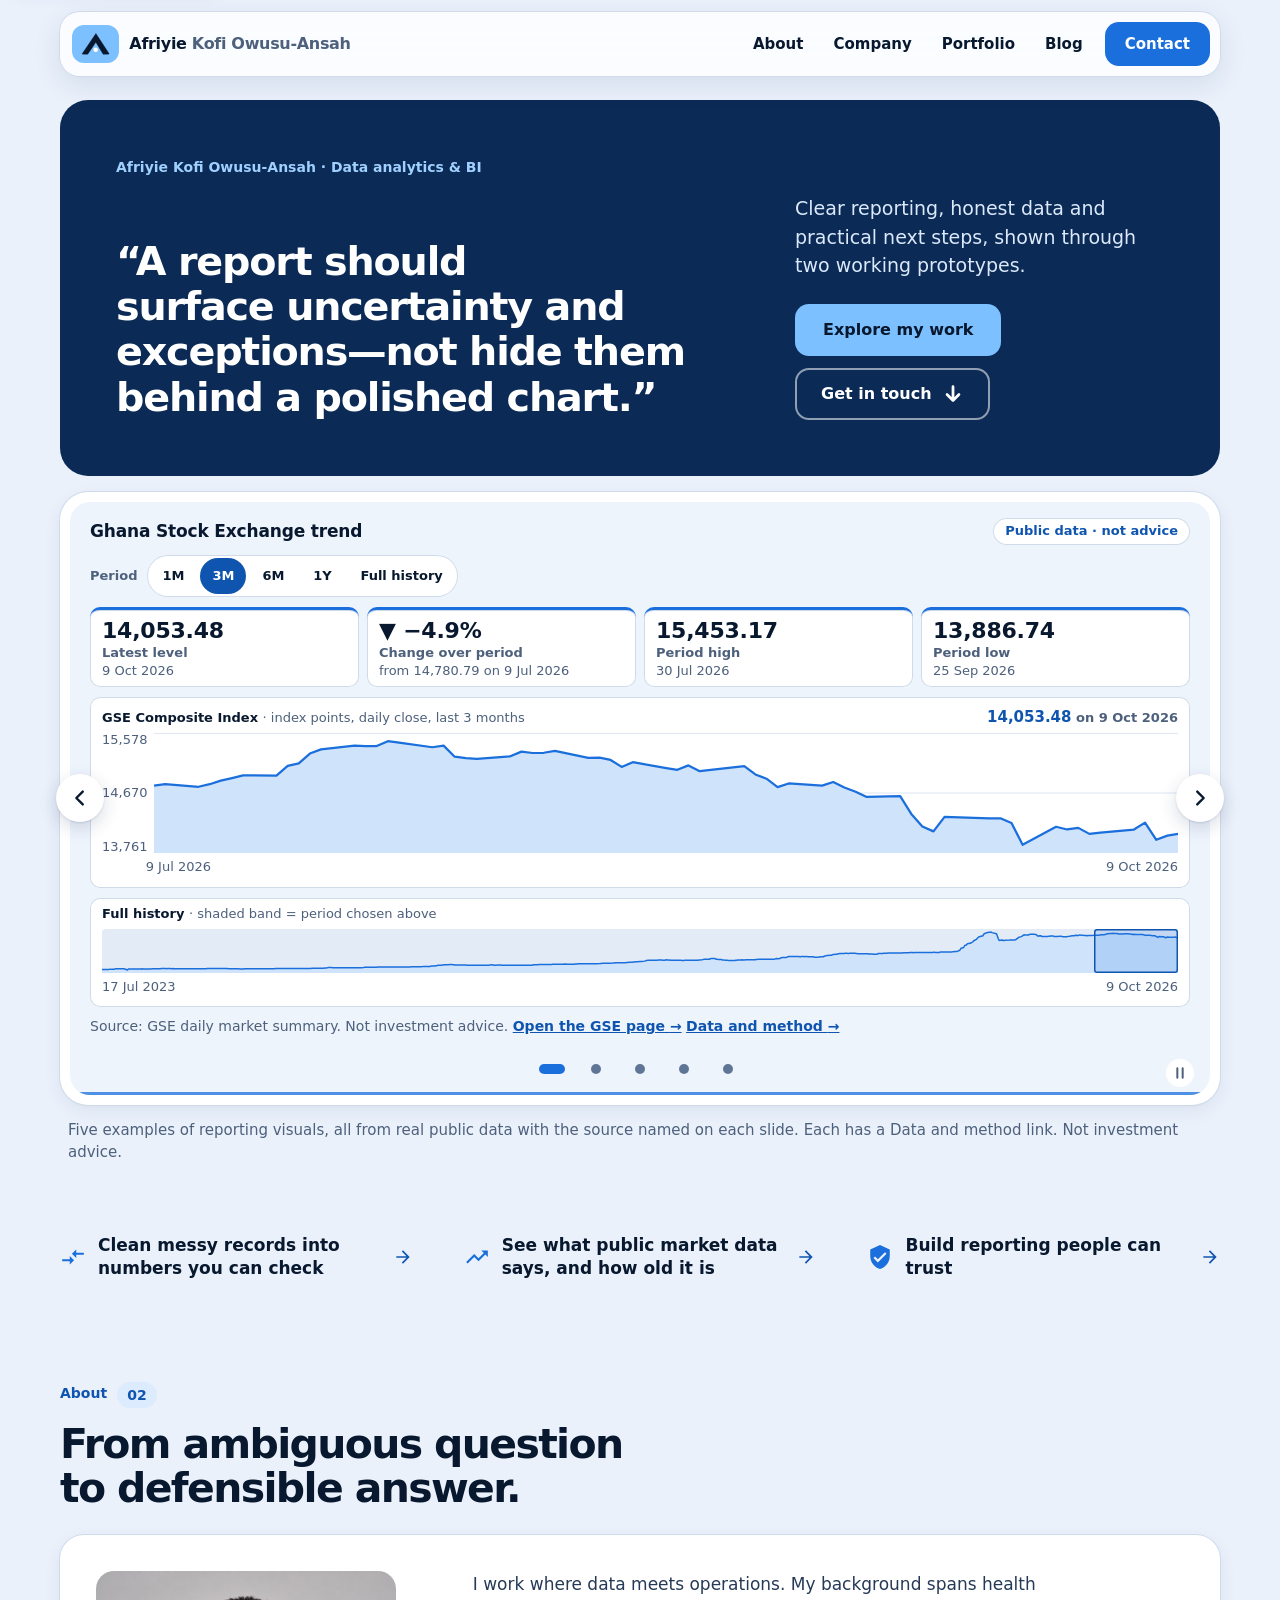
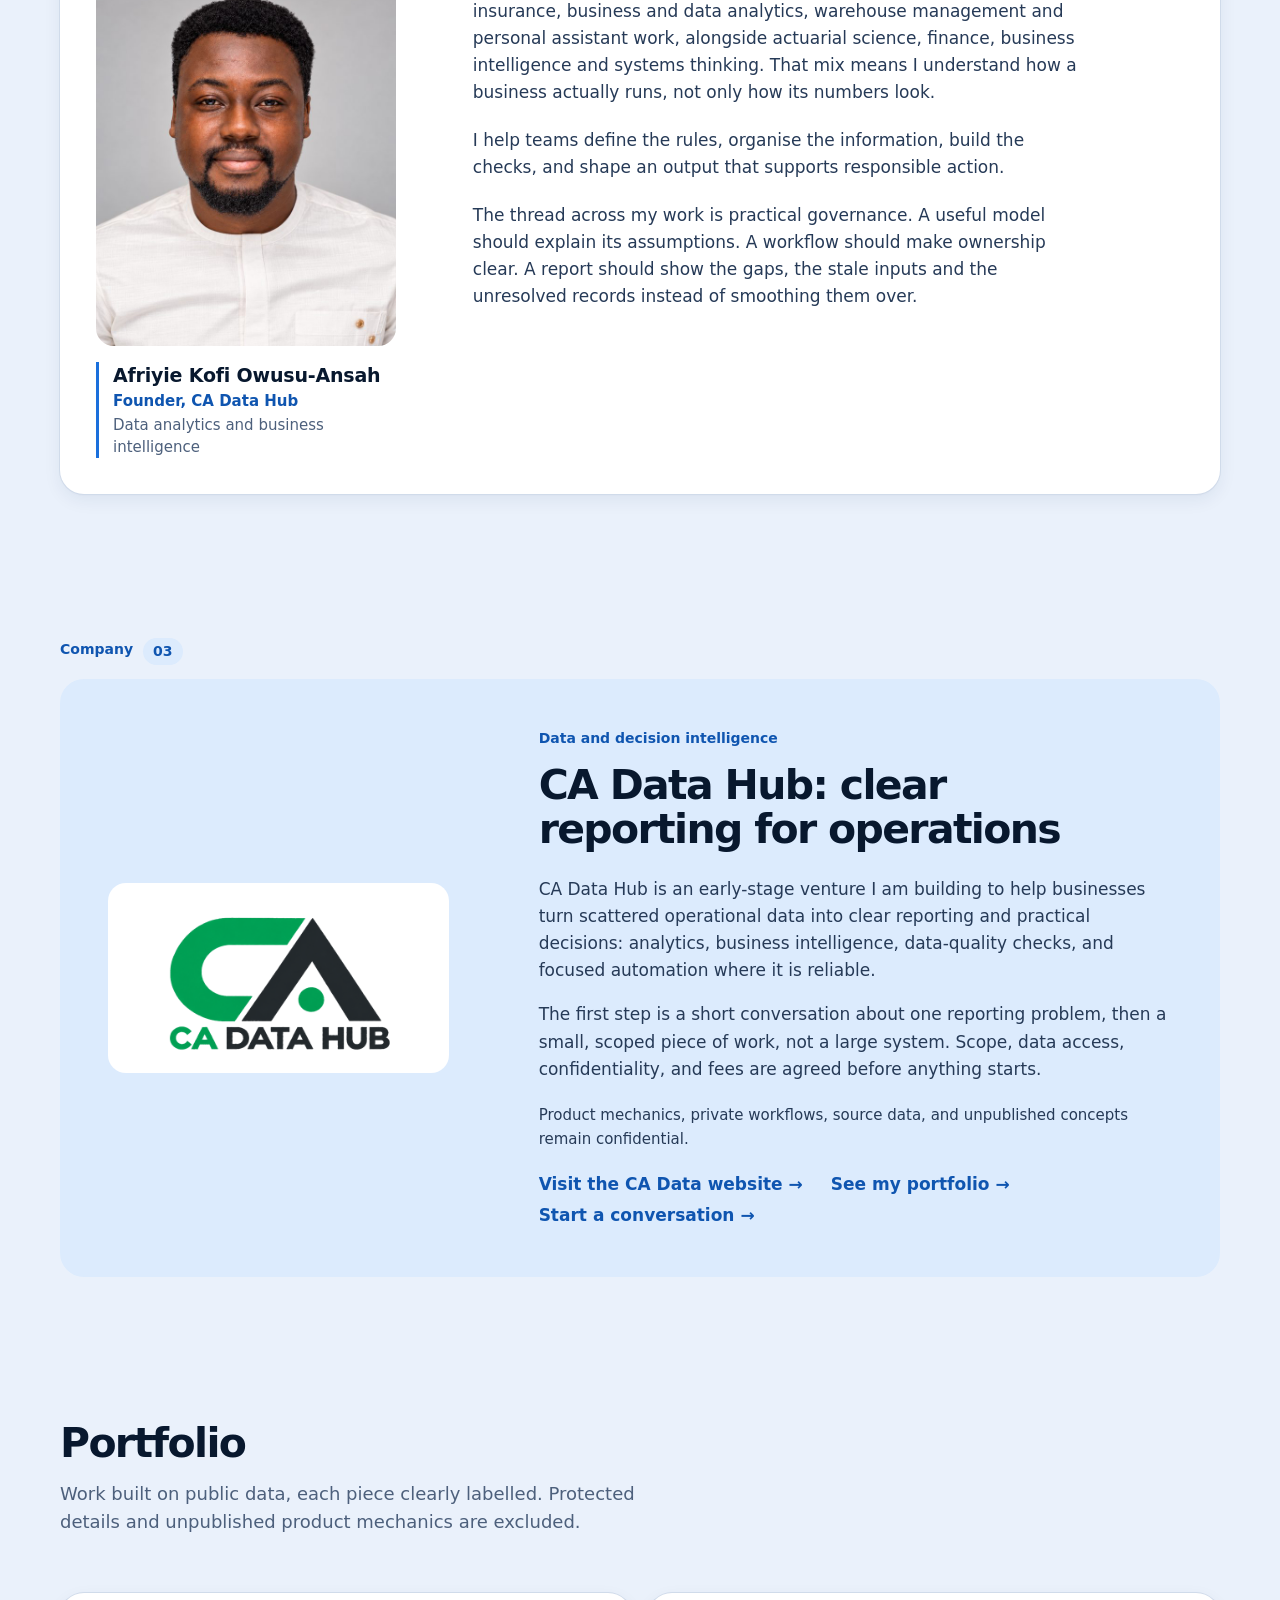
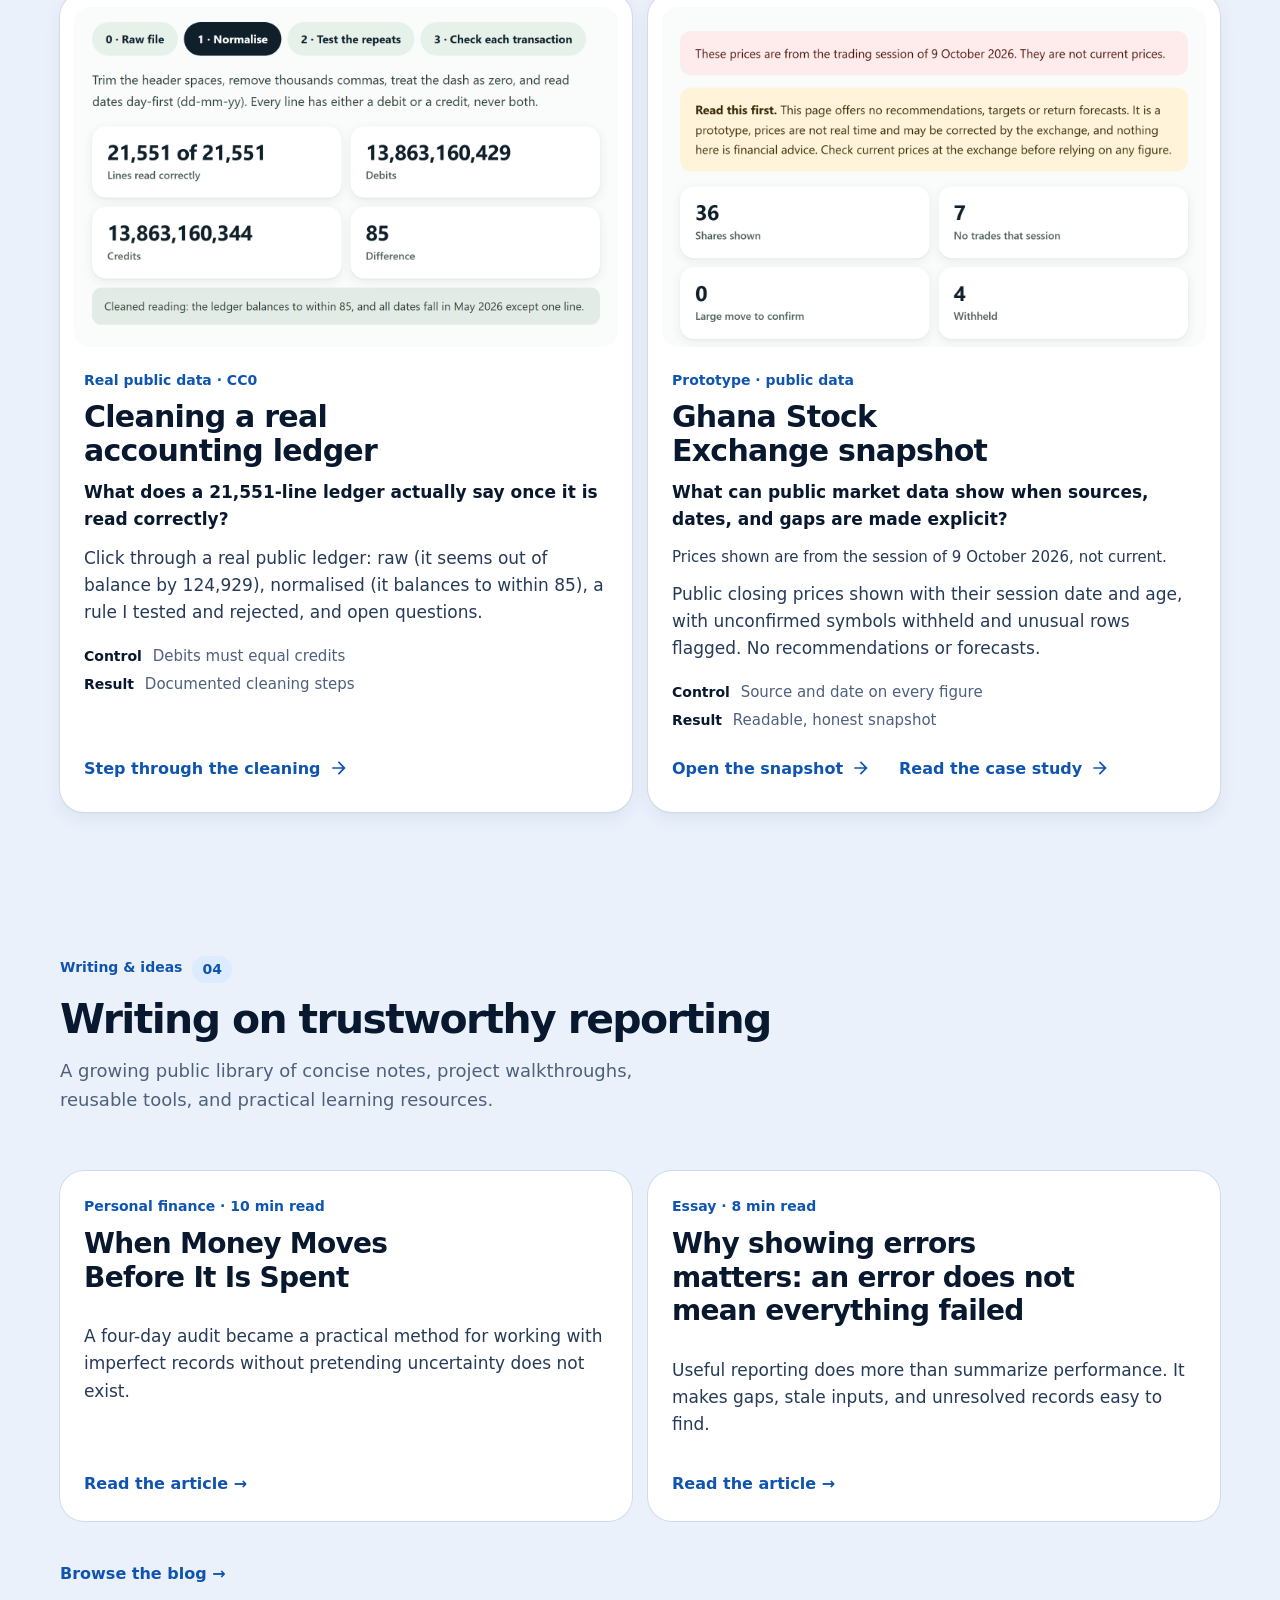
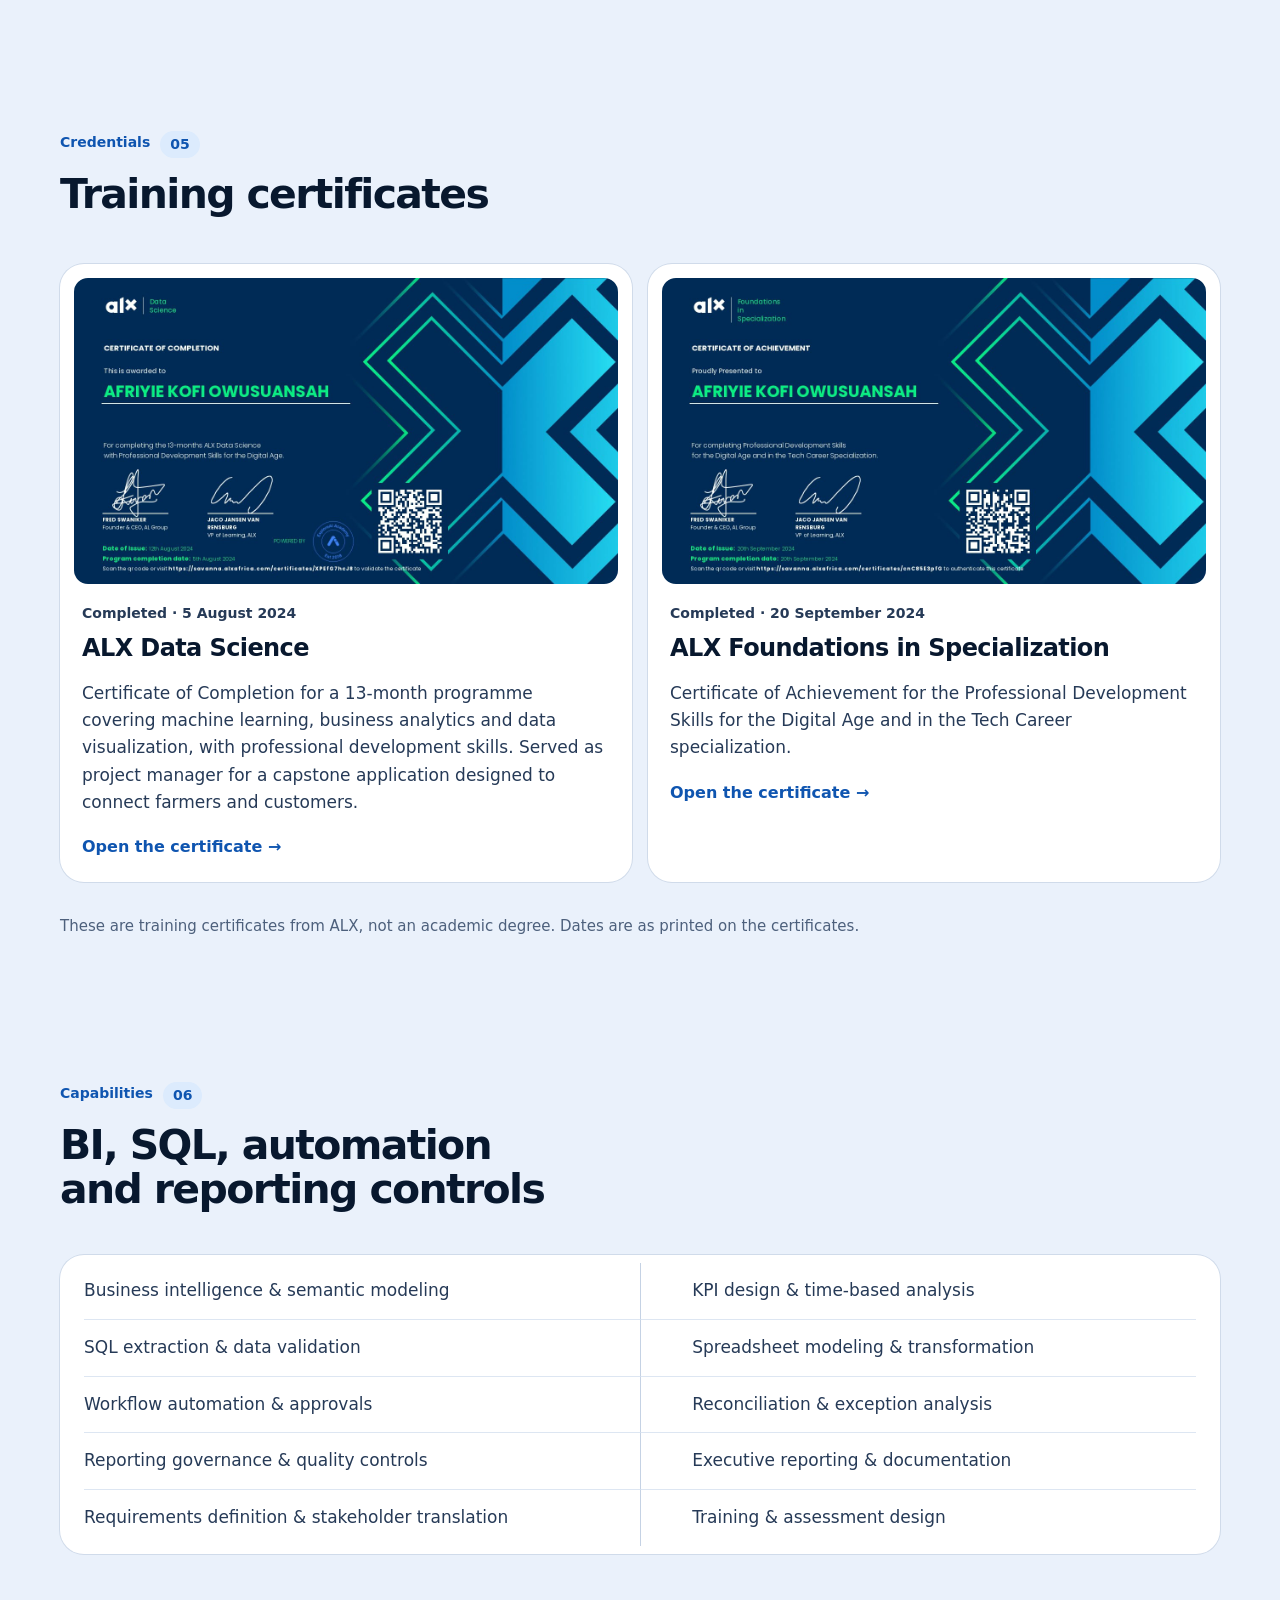
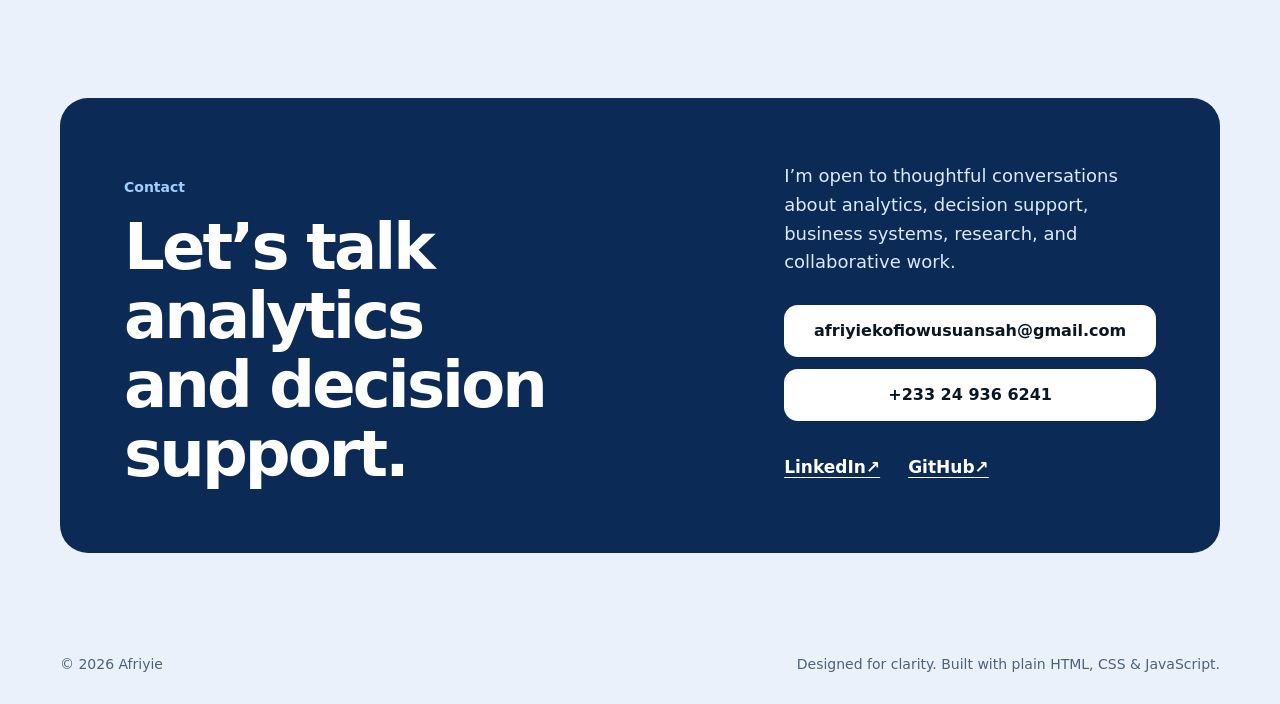
==== commit 72aaa061: "Personal identity redesign: Direction B, quote headline, personal mark Co-Authored-By: Claude Sonnet" ====
--- a/index.html
+++ b/index.html
@@ -4,7 +4,7 @@
     <meta charset="utf-8" />
     <meta name="viewport" content="width=device-width, initial-scale=1" />
     <meta name="description" content="Afriyie works across analytics, business intelligence, automation, and operational controls to make complex work clearer and more dependable." />
-    <meta name="theme-color" content="#ffffff" />
+    <meta name="theme-color" content="#eaf1fb" media="(prefers-color-scheme: light)" /><meta name="theme-color" content="#07101f" media="(prefers-color-scheme: dark)" />
     <title>Afriyie — Analytics, systems &amp; decision support</title>
     <link rel="icon" href="assets/favicon.svg" type="image/svg+xml" />
     <link rel="stylesheet" href="styles.css" />
@@ -17,19 +17,17 @@
 
     <header class="site-header" data-header>
       <div class="shell header-inner">
-        <a class="wordmark" href="#top" aria-label="CA Data Hub, home">
-          <img class="brand-logo" src="assets/ca-data-hub-logo.png" alt="" width="88" height="44" />
-        </a>
+        <a class="wordmark" href="#top" aria-label="Afriyie Kofi Owusu-Ansah, home"><svg class="brand-mark" viewBox="262 26 352 268" width="40" height="30" aria-hidden="true" focusable="false"><path class="mark-a" d="M441 33 606 284H529L440 138.5 341.6 284H270Z" stroke-linejoin="round" stroke-width="5"/><circle class="mark-dot" cx="438" cy="230" r="28"/></svg><span class="brand-name">Afriyie <span class="brand-sur">Kofi Owusu-Ansah</span></span></a>
         <button class="menu-toggle" type="button" aria-expanded="false" aria-controls="site-nav" data-menu-toggle>
           <span class="sr-only">Open navigation</span>
           <span aria-hidden="true"></span><span aria-hidden="true"></span>
         </button>
         <nav class="site-nav" id="site-nav" aria-label="Primary" data-nav>
           <a href="#about">About</a>
-          <a href="index.html#company" data-company-link>Company</a>
+          <a href="https://cofyafriyie.github.io/ca-data-hub/" data-company-link>Company</a>
           <a href="#work">Portfolio</a>
           <a href="blog.html">Blog</a>
-          <a class="nav-cta" href="#contact">Contact us</a>
+          <a class="nav-cta" href="#contact">Contact</a>
         </nav>
       </div>
     </header>
@@ -39,7 +37,7 @@
         <div class="shell hero-grid">
           <div class="hero-copy reveal">
             <p class="eyebrow">Afriyie Kofi Owusu-Ansah · Data analytics &amp; BI</p>
-            <h1 id="hero-title">I turn messy records into answers you can check.</h1>
+            <h1 id="hero-title">“A report should surface uncertainty and <span style="white-space:nowrap">exceptions—not</span> hide them behind a polished chart.”</h1>
             <p class="hero-intro">Clear reporting, honest data and practical next steps, shown through two working prototypes.</p>
             <div class="hero-actions">
               <a class="button button-primary" href="#work">Explore my work</a>
@@ -182,7 +180,7 @@
               <figure class="portrait"><img src="assets/afriyie-headshot.jpg" width="640" height="800" loading="lazy" alt="Portrait of Afriyie Kofi Owusu-Ansah, smiling slightly, wearing a white caftan against a plain grey background" /><figcaption><strong class="cap-name">Afriyie Kofi Owusu-Ansah</strong><span class="cap-role">Founder, CA Data Hub</span><span class="cap-field">Data analytics and business intelligence</span></figcaption></figure>
               <p>I work where data meets operations. My background spans health insurance, business and data analytics, warehouse management and personal assistant work, alongside actuarial science, finance, business intelligence and systems thinking. That mix means I understand how a business actually runs, not only how its numbers look.</p>
               <p>I help teams define the rules, organise the information, build the checks, and shape an output that supports responsible action.</p>
-              <p>The thread across my work is practical governance. A useful model should explain its assumptions. A workflow should make ownership clear. A report should surface uncertainty and exceptions—not hide them behind a polished chart.</p>
+              <p>The thread across my work is practical governance. A useful model should explain its assumptions. A workflow should make ownership clear. A report should show the gaps, the stale inputs and the unresolved records instead of smoothing them over.</p>
             </div>
           </div>
         </div>
@@ -199,7 +197,7 @@
               <p>CA Data Hub is an early-stage venture I am building to help businesses turn scattered operational data into clear reporting and practical decisions: analytics, business intelligence, data-quality checks, and focused automation where it is reliable.</p>
               <p>The first step is a short conversation about one reporting problem, then a small, scoped piece of work, not a large system. Scope, data access, confidentiality, and fees are agreed before anything starts.</p>
               <p class="company-note">Product mechanics, private workflows, source data, and unpublished concepts remain confidential.</p>
-              <div class="artifact-row company-links"><a href="index.html#company" data-company-link>Visit the CA Data website <span aria-hidden="true">→</span></a><a href="#work">See my portfolio <span aria-hidden="true">→</span></a><a href="#contact">Start a conversation <span aria-hidden="true">→</span></a></div>
+              <div class="artifact-row company-links"><a href="https://cofyafriyie.github.io/ca-data-hub/" data-company-link>Visit the CA Data website <span aria-hidden="true">→</span></a><a href="#work">See my portfolio <span aria-hidden="true">→</span></a><a href="#contact">Start a conversation <span aria-hidden="true">→</span></a></div>
             </div>
           </div>
         </div>
--- a/styles.css
+++ b/styles.css
@@ -1,29 +1,123 @@
-/* Personal site, Apple-method pass (10 Oct 2026).
-   One type scale, one label style, tonal bands instead of rules, one level of surface, soft layered shadows.
-   Shared by every page (home, blog, articles, demos, case studies). CA Data green kept. */
+/* Personal site, Direction B "Tiles" (14 Oct 2026). Tokens (light and dark), then the shared base, then the Tiles layer at the end. Shared by every page. */
 :root {
-  --ink: #10202b;
-  --navy: #0b2a1c;
-  --paper: #ffffff;
-  --white: #ffffff;
-  --muted: #4d5e57;
-  --body: #2d3f37;
-  --line: #d3ddd7;
-  --hair: #e3ebe6;
-  --tint: #f4f9f6;
-  --soft: #e6f1ea;
-  --brand: #00a050;
-  --accent: #0b7d45;
-  --accent-dark: #08653a;
-  --accent-light: #7fe0ad;
-  --canvas: #edf2ef;
-  --rline: #d7e1db;
+  color-scheme: light dark;
+  --paper: #eaf1fb;
+  --surf: #ffffff;
+  --tint: #f4f8fd;
+  --soft: #dcebfd;
+  --canvas: #eef4fc;
+  --ink: #08182e;
+  --body: #263a57;
+  --muted: #4d607c;
+  --line: #c5d2e4;
+  --hair: #dde6f2;
+  --rline: #d0dbea;
+  --accent: #1a6fdc;
+  --accent-dark: #0f55b0;
+  --accent-light: #9fd0ff;
+  --on-accent: #ffffff;
+  --navy: #0b2a55;
+  --band-text: #dbe9fb;
+  --band-muted: #b6cdea;
+  --neutral: #5f7596;
+  --track: #e3ebf6;
+  --area: #cfe3fb;
+  --axis: #8095b3;
+  --field: #62779a;
+  --mark: #ffffff;
+  --dot: #ffffff;
+  --ok-bg: #e1f3e8;
+  --warn-bg: #ffe9c7;
+  --warn-ink: #6b3a00;
+  --warn: #b35f00;
+  --glass: rgba(255,255,255,.80);
+  --glass-strong: rgba(255,255,255,.96);
+  --shadow-rgb: 10,40,90;
+  --panel: #0b2a55;
+  --sky: #7cc0ff;
+  --white: var(--surf);
+  --brand: var(--accent);
   --max: 1160px;
-  --radius: 22px;
+  --radius: 24px;
   --sans: ui-sans-serif, system-ui, -apple-system, "Segoe UI Variable Display", "Segoe UI", Inter, BlinkMacSystemFont, sans-serif;
-  --shadow-soft: 0 1px 2px rgba(11,42,28,.06), 0 8px 24px rgba(11,42,28,.08), 0 24px 56px rgba(11,42,28,.08);
-  --shadow-small: 0 1px 2px rgba(11,42,28,.06), 0 4px 14px rgba(11,42,28,.07);
+  --serif: ui-serif, "Iowan Old Style", "Palatino Linotype", Palatino, "Book Antiqua", Georgia, "Times New Roman", serif;
+  --shadow-soft: 0 1px 2px rgba(var(--shadow-rgb),.06), 0 10px 30px rgba(var(--shadow-rgb),.10);
+  --shadow-small: 0 1px 2px rgba(var(--shadow-rgb),.05), 0 6px 18px rgba(var(--shadow-rgb),.07);
   --ease: cubic-bezier(.2,.8,.2,1);
+}
+@media (prefers-color-scheme: dark) {
+  :root:not([data-theme="light"]) {
+  --paper: #07101f;
+  --surf: #0f1b30;
+  --tint: #0c1729;
+  --soft: #15264a;
+  --canvas: #0a1426;
+  --ink: #ebf2fd;
+  --body: #c6d4ea;
+  --muted: #97a9c7;
+  --line: #2a3c5e;
+  --hair: #1f3050;
+  --rline: #26385a;
+  --accent: #58a6ff;
+  --accent-dark: #8cc3ff;
+  --accent-light: #9fd0ff;
+  --on-accent: #06101f;
+  --navy: #0a1d3d;
+  --band-text: #dbe9fb;
+  --band-muted: #a8bfdc;
+  --neutral: #7f93b4;
+  --track: #1a2a47;
+  --area: #183a73;
+  --axis: #667a9c;
+  --field: #7a8eb0;
+  --mark: #06101f;
+  --dot: #06101f;
+  --ok-bg: #12382a;
+  --warn-bg: #3d2a0c;
+  --warn-ink: #ffd9a0;
+  --warn: #f0a050;
+  --glass: rgba(7,16,31,.80);
+  --glass-strong: rgba(7,16,31,.97);
+  --shadow-rgb: 0,0,0;
+  --panel: #12294f;
+  --sky: #7cc0ff;
+  }
+}
+:root[data-theme="dark"] {
+  --paper: #07101f;
+  --surf: #0f1b30;
+  --tint: #0c1729;
+  --soft: #15264a;
+  --canvas: #0a1426;
+  --ink: #ebf2fd;
+  --body: #c6d4ea;
+  --muted: #97a9c7;
+  --line: #2a3c5e;
+  --hair: #1f3050;
+  --rline: #26385a;
+  --accent: #58a6ff;
+  --accent-dark: #8cc3ff;
+  --accent-light: #9fd0ff;
+  --on-accent: #06101f;
+  --navy: #0a1d3d;
+  --band-text: #dbe9fb;
+  --band-muted: #a8bfdc;
+  --neutral: #7f93b4;
+  --track: #1a2a47;
+  --area: #183a73;
+  --axis: #667a9c;
+  --field: #7a8eb0;
+  --mark: #06101f;
+  --dot: #06101f;
+  --ok-bg: #12382a;
+  --warn-bg: #3d2a0c;
+  --warn-ink: #ffd9a0;
+  --warn: #f0a050;
+  --glass: rgba(7,16,31,.80);
+  --glass-strong: rgba(7,16,31,.97);
+  --shadow-rgb: 0,0,0;
+  --panel: #12294f;
+  --sky: #7cc0ff;
 }
 
 * { box-sizing: border-box; }
@@ -43,7 +137,7 @@
 a:hover { color: var(--accent-dark); }
 a:focus-visible, button:focus-visible, [tabindex]:focus-visible { outline: 3px solid var(--accent); outline-offset: 4px; border-radius: 6px; }
 .shell { width: min(calc(100% - 48px), var(--max)); margin-inline: auto; }
-.skip-link { position: fixed; top: 12px; left: 12px; z-index: 1000; padding: 10px 14px; border-radius: 10px; background: var(--white); box-shadow: var(--shadow-small); transform: translateY(-150%); }
+.skip-link { position: fixed; top: 12px; left: 12px; z-index: 1000; padding: 10px 14px; border-radius: 10px; background: var(--surf); box-shadow: var(--shadow-small); transform: translateY(-150%); }
 .skip-link:focus { transform: translateY(0); }
 .sr-only { position: absolute; width: 1px; height: 1px; padding: 0; margin: -1px; overflow: hidden; clip: rect(0,0,0,0); white-space: nowrap; border: 0; }
 
@@ -61,26 +155,26 @@
 .caption { margin: 0; font-size: .9375rem; }
 
 /* Header: translucent, blurred, no divider line. Solid when transparency is reduced. */
-.site-header { position: fixed; inset: 0 0 auto; z-index: 100; background: rgba(255,255,255,.8); -webkit-backdrop-filter: blur(18px) saturate(160%); backdrop-filter: blur(18px) saturate(160%); }
+.site-header { position: fixed; inset: 0 0 auto; z-index: 100; background: var(--glass); -webkit-backdrop-filter: blur(18px) saturate(160%); backdrop-filter: blur(18px) saturate(160%); }
 .header-inner { height: 72px; display: flex; align-items: center; justify-content: space-between; gap: 12px; }
 .wordmark { display: inline-flex; align-items: center; min-height: 44px; text-decoration: none; }
 .brand-logo { display: block; height: 42px; width: auto; }
 .site-nav { display: flex; gap: 2px; align-items: center; }
 .site-nav a { white-space: nowrap; display: inline-flex; align-items: center; min-height: 44px; padding: 0 14px; border-radius: 99px; font-size: .9375rem; font-weight: 600; text-decoration: none; transition: background .15s; }
-.site-nav a:hover { background: rgba(11,125,69,.1); color: var(--accent-dark); }
-.site-nav a:active { background: rgba(11,125,69,.18); }
+.site-nav a:hover { background: color-mix(in srgb, var(--accent) 10%, transparent); color: var(--accent-dark); }
+.site-nav a:active { background: color-mix(in srgb, var(--accent) 18%, transparent); }
 .site-nav a[aria-current="page"] { color: var(--accent-dark); }
-.site-nav a.nav-cta { margin-left: 8px; padding: 0 20px; background: var(--accent); color: #fff; }
-.site-nav a.nav-cta:hover { background: var(--accent-dark); color: #fff; }
+.site-nav a.nav-cta { margin-left: 8px; padding: 0 20px; background: var(--accent); color: var(--on-accent); }
+.site-nav a.nav-cta:hover { background: var(--accent-dark); color: var(--on-accent); }
 .menu-toggle { display: none; width: 44px; height: 44px; border: 0; background: transparent; padding: 12px 9px; color: inherit; }
 .menu-toggle span:not(.sr-only) { display: block; height: 2px; margin: 6px 0; background: currentColor; border-radius: 2px; }
 
 /* Buttons and links */
 .button { white-space: nowrap; display: inline-flex; align-items: center; justify-content: center; min-height: 52px; padding: 12px 28px; border: 0; border-radius: 99px; text-decoration: none; font-size: 1rem; font-weight: 650; transition: background .15s, transform .15s var(--ease); }
 .button:active { transform: scale(.98); }
-.button-primary { background: var(--accent); color: var(--white); }
-.button-primary:hover { background: var(--accent-dark); color: var(--white); }
-.button-secondary { gap: 10px; min-height: 52px; padding: 10px 24px; border: 2px solid var(--accent); background: rgba(255,255,255,.7); color: var(--accent-dark); }
+.button-primary { background: var(--accent); color: var(--on-accent); }
+.button-primary:hover { background: var(--accent-dark); color: var(--on-accent); }
+.button-secondary { gap: 10px; min-height: 52px; padding: 10px 24px; border: 2px solid var(--accent); background: var(--glass); color: var(--accent-dark); }
 .button-secondary:hover { background: var(--soft); border-color: var(--accent-dark); color: var(--accent-dark); }
 .button-secondary .arrow { width: 22px; height: 22px; flex: none; fill: none; stroke: currentColor; stroke-width: 3; stroke-linecap: round; stroke-linejoin: round; transition: transform .2s var(--ease); }
 .button-secondary:hover .arrow { transform: translateY(2px); }
@@ -196,25 +290,25 @@
 .contact .eyebrow { color: var(--accent-light); }
 .contact-grid { display: grid; grid-template-columns: 1.2fr .8fr; gap: clamp(40px, 8vw, 112px); align-items: end; }
 .contact h2 { max-width: 16ch; margin-bottom: 0; font-size: clamp(2.25rem, 5vw, 4rem); letter-spacing: -.04em; }
-.contact-copy > p:first-child { margin: 0 0 28px; color: #d4e8dc; font-size: 1.125rem; }
-.button-light { width: 100%; background: var(--paper); color: var(--navy); overflow-wrap: anywhere; }
-.button-light:hover { background: var(--soft); color: var(--navy); }
+.contact-copy > p:first-child { margin: 0 0 28px; color: var(--band-text); font-size: 1.125rem; }
+.button-light { width: 100%; background: #fff; color: #0b1624; overflow-wrap: anywhere; }
+.button-light:hover { background: #dfe9fa; color: #0b1624; }
 .contact-phone { margin-top: 12px; }
 .social-links { display: flex; gap: 8px 28px; margin-top: 24px; }
 .social-links a { display: inline-flex; align-items: center; min-height: 44px; font-weight: 650; text-underline-offset: 4px; }
 .contact a:hover, .site-footer a:hover { color: #fff; }
-.contact .button-light:hover { color: var(--navy); }
-.site-footer { padding: 28px 0; background: var(--navy); color: #b2d3c1; }
+.contact .button-light:hover { color: #0b1624; }
+.site-footer { padding: 28px 0; background: var(--navy); color: var(--band-muted); }
 .footer-inner { display: flex; justify-content: space-between; gap: 24px; }
 .footer-inner p { margin: 0; font-size: .875rem; }
-.footer-inner a { color: #d4e8dc; }
+.footer-inner a { color: var(--band-text); }
 .contact a:focus-visible, .site-footer a:focus-visible, .article-hero a:focus-visible, .blog-hero a:focus-visible { outline-color: var(--accent-light); }
 
 /* Blog index */
 .blog-page { min-height: calc(100vh - 74px); }
-.blog-hero { padding: 160px 0 clamp(64px, 9vw, 104px); background: var(--navy); color: var(--white); }
+.blog-hero { padding: 160px 0 clamp(64px, 9vw, 104px); background: var(--navy); color: #fff; }
 .blog-hero h1 { max-width: 16ch; margin-bottom: 20px; font-size: clamp(2.5rem, 5.6vw, 4.5rem); }
-.blog-hero > .shell > p:last-child { max-width: 40rem; margin: 0; color: #cfe5d8; font-size: 1.1875rem; line-height: 1.55; }
+.blog-hero > .shell > p:last-child { max-width: 40rem; margin: 0; color: var(--band-text); font-size: 1.1875rem; line-height: 1.55; }
 .article-hero .eyebrow, .blog-hero .eyebrow { color: var(--accent-light); }
 .blog-grid { display: grid; gap: 0; margin-top: clamp(28px, 4vw, 48px); }
 .blog-card { display: grid; grid-template-columns: 180px minmax(0, 1fr) minmax(0, 1.1fr) 150px; gap: 8px 32px; align-items: start; padding: 32px 0; border: 0; }
@@ -224,12 +318,12 @@
 .draft-link { padding-top: 4px; }
 
 /* Articles, case studies, demonstrations */
-.article-page { background: #fafcfb; }
-.article-hero { padding: 152px 0 clamp(56px, 8vw, 88px); background: var(--navy); color: var(--white); }
+.article-page { background: var(--paper); }
+.article-hero { padding: 152px 0 clamp(56px, 8vw, 88px); background: var(--navy); color: #fff; }
 .article-hero .shell { max-width: 920px; }
 .article-hero h1 { max-width: 20ch; font-size: clamp(2.5rem, 5.6vw, 4.5rem); }
-.article-deck { max-width: 42rem; margin: 0; color: #cfe5d8; font-size: 1.1875rem; line-height: 1.55; }
-.article-meta { display: flex; flex-wrap: wrap; gap: 6px 24px; margin-top: 28px; color: #b8d6c5; }
+.article-deck { max-width: 42rem; margin: 0; color: var(--band-text); font-size: 1.1875rem; line-height: 1.55; }
+.article-meta { display: flex; flex-wrap: wrap; gap: 6px 24px; margin-top: 28px; color: var(--band-muted); }
 .article-body { width: min(calc(100% - 48px), 760px); margin: 0 auto; padding: clamp(48px, 7vw, 80px) 0 clamp(72px, 10vw, 120px); }
 .article-body h2 { margin: 56px 0 16px; font-size: clamp(1.6rem, 3vw, 2.25rem); line-height: 1.15; letter-spacing: -.03em; }
 .article-body h3 { margin: 36px 0 10px; font-size: 1.1875rem; letter-spacing: -.01em; }
@@ -254,32 +348,32 @@
 .demo-fresh { background: #fdeceb; color: #4a0f0a !important; }
 .demo-controls { display: flex; flex-wrap: wrap; gap: 8px; margin: 28px 0 8px; }
 .demo-step { min-height: 44px; padding: 10px 18px; border: 0; border-radius: 99px; background: var(--soft); color: var(--ink); font: inherit; font-size: .9375rem; font-weight: 650; cursor: pointer; transition: background .15s; }
-.demo-step:hover { background: #d4e8dc; }
-.demo-step[aria-pressed="true"] { background: var(--ink); color: var(--white); }
+.demo-step:hover { background: var(--soft); }
+.demo-step[aria-pressed="true"] { background: var(--ink); color: var(--paper); }
 .demo-explain { min-height: 3.2em; color: var(--body); }
 .demo-kpis { display: grid; grid-template-columns: repeat(4, minmax(0, 1fr)); gap: 12px; margin: 20px 0 12px; }
-.demo-kpis div { padding: 18px 20px; border: 0; border-radius: 18px; background: var(--white); box-shadow: var(--shadow-small); }
+.demo-kpis div { padding: 18px 20px; border: 0; border-radius: 18px; background: var(--surf); box-shadow: var(--shadow-small); }
 .demo-kpis b { display: block; font-size: 1.75rem; font-weight: 700; line-height: 1.1; letter-spacing: -.02em; font-variant-numeric: tabular-nums; }
 .demo-kpis span { color: var(--muted); font-size: .875rem; font-weight: 600; letter-spacing: 0; text-transform: none; }
 .demo-identity { margin: 6px 0 0; padding: 12px 16px; border: 0; border-radius: 12px; background: var(--hair); font-size: .9375rem !important; }
-.demo-identity.is-ok { background: #e3f4ea; color: #064a35 !important; }
+.demo-identity.is-ok { background: var(--ok-bg); color: #064a35 !important; }
 .demo-identity.is-bad { background: #fdeceb; color: #7a1a12 !important; }
-.demo-table-wrap { overflow-x: auto; border: 0; border-radius: 18px; background: var(--white); box-shadow: var(--shadow-small); }
+.demo-table-wrap { overflow-x: auto; border: 0; border-radius: 18px; background: var(--surf); box-shadow: var(--shadow-small); }
 .demo-table-wrap:focus-visible { outline: 3px solid var(--accent); outline-offset: 3px; }
 .demo-table { margin: 0; min-width: 640px; }
 .demo-table td.num { text-align: right; font-variant-numeric: tabular-nums; white-space: nowrap; }
 .demo-note { margin-top: 4px; max-width: 34ch; color: var(--muted); font-size: .875rem; }
 .badge { display: inline-block; padding: 3px 10px; border: 0; border-radius: 99px; font-weight: 700; white-space: nowrap; }
-.badge-ok { color: #075e45; background: #e3f4ea; }
+.badge-ok { color: #075e45; background: var(--ok-bg); }
 .badge-review { color: #7a4a00; background: #fff4d6; }
 .badge-open, .badge-stale { color: #8a1c14; background: #fdeceb; }
 .badge-muted { color: #4a5a52; background: #eef2ef; }
 .demo-search { display: flex; flex-wrap: wrap; gap: 12px 16px; align-items: center; margin: 20px 0 12px; }
 .demo-search label { font-weight: 650; font-size: .9375rem; }
-.demo-search input[type="search"], .demo-search input:not([type]) { min-height: 44px; padding: 8px 14px; border: 1px solid #6f7f77; border-radius: 12px; font: inherit; background: var(--white); color: var(--ink); }
+.demo-search input[type="search"], .demo-search input:not([type]) { min-height: 44px; padding: 8px 14px; border: 1px solid var(--field); border-radius: 12px; font: inherit; background: var(--surf); color: var(--ink); }
 .demo-search input[type="checkbox"] { width: 20px; height: 20px; accent-color: var(--accent); vertical-align: middle; }
 .article-body .case-table:not(.demo-table) th, .article-body .case-table:not(.demo-table) td { overflow-wrap: anywhere; }
-.article-page .site-header, body:has(.blog-hero) .site-header { background: rgba(255,255,255,.94); }
+.article-page .site-header, body:has(.blog-hero) .site-header { background: var(--glass-strong); }
 
 /* Hero slideshow: one white card; large round arrows sit on the left and right edges of the card, page dots at the bottom
    centre, a small quiet pause button in the bottom corner and a thin progress line while it plays. */
@@ -291,23 +385,23 @@
 .js .slide { flex: 0 0 100%; transform: translateX(calc(var(--i, 0) * -100%)); transition: transform .45s var(--ease); }
 .slide-head { flex-shrink: 0; display: flex; flex-wrap: wrap; justify-content: space-between; align-items: center; gap: 4px 12px; }
 .slide-title { margin: 0; color: var(--ink); font-size: 1.0625rem; font-weight: 700; letter-spacing: -.01em; }
-.slide-tag { padding: 3px 12px; border: 0; border-radius: 99px; background: #fff; box-shadow: inset 0 0 0 1px var(--rline); color: var(--accent-dark); font-size: .8125rem; white-space: nowrap; }
+.slide-tag { padding: 3px 12px; border: 0; border-radius: 99px; background: var(--surf); box-shadow: inset 0 0 0 1px var(--rline); color: var(--accent-dark); font-size: .8125rem; white-space: nowrap; }
 .slide-foot { flex-shrink: 0; margin: auto 0 0; color: var(--muted); font-size: .875rem; line-height: 1.4; }
 .slide-foot a { color: var(--accent-dark); font-weight: 650; white-space: nowrap; }
 .slide-controls { display: flex; align-items: center; justify-content: center; padding: 0 12px 4px; }
 .dots { display: flex; }
 .dot { position: relative; width: 44px; height: 44px; border: 0; padding: 0; background: none; cursor: pointer; }
-.dot span { position: absolute; left: 50%; top: 50%; width: 10px; height: 10px; margin: -5px 0 0 -5px; border-radius: 99px; background: #6f8479; transition: width .25s var(--ease), margin .25s var(--ease), background .15s; }
+.dot span { position: absolute; left: 50%; top: 50%; width: 10px; height: 10px; margin: -5px 0 0 -5px; border-radius: 99px; background: var(--neutral); transition: width .25s var(--ease), margin .25s var(--ease), background .15s; }
 .dot:hover span { background: var(--accent-dark); }
 .dot[aria-current="true"] span { width: 26px; margin-left: -13px; background: var(--accent); }
 .ctl { display: inline-flex; align-items: center; justify-content: center; border: 0; padding: 0; cursor: pointer; transition: background .15s, transform .15s var(--ease); }
-.ctl-prev, .ctl-next { position: absolute; top: 50%; z-index: 3; width: 48px; height: 48px; margin-top: -24px; border-radius: 50%; background: #fff; color: var(--ink); box-shadow: 0 1px 2px rgba(11,42,28,.12), 0 6px 18px rgba(11,42,28,.16); }
+.ctl-prev, .ctl-next { position: absolute; top: 50%; z-index: 3; width: 48px; height: 48px; margin-top: -24px; border-radius: 50%; background: var(--surf); color: var(--ink); box-shadow: 0 1px 2px rgba(var(--shadow-rgb),.12), 0 6px 18px rgba(var(--shadow-rgb),.16); }
 .ctl-prev { left: -22px; }
 .ctl-next { right: -22px; }
 .ctl-prev:hover, .ctl-next:hover { background: var(--soft); color: var(--accent-dark); }
 .ctl-prev:active, .ctl-next:active { transform: scale(.94); }
 .ctl-pause { position: absolute; right: 8px; bottom: 0; z-index: 3; width: 44px; height: 44px; border-radius: 50%; background: transparent; color: var(--muted); }
-.ctl-pause::before { content: ""; position: absolute; inset: 8px; border-radius: 50%; background: #fff; transition: background .15s; }
+.ctl-pause::before { content: ""; position: absolute; inset: 8px; border-radius: 50%; background: var(--surf); transition: background .15s; }
 .ctl-pause svg { position: relative; }
 .ctl-pause:hover::before { background: var(--soft); }
 .ctl-pause:hover { color: var(--accent-dark); }
@@ -324,18 +418,18 @@
 .report { display: flex; flex-direction: column; gap: 10px; flex: 1; min-height: 0; }
 .slicer { display: flex; flex-wrap: wrap; align-items: center; gap: 4px 10px; }
 .slicer-label { color: var(--muted); font-size: .8125rem; font-weight: 650; }
-.seg-row { display: flex; flex-wrap: wrap; align-items: center; gap: 4px; padding: 3px; border-radius: 99px; background: #fff; box-shadow: inset 0 0 0 1px var(--rline); }
+.seg-row { display: flex; flex-wrap: wrap; align-items: center; gap: 4px; padding: 3px; border-radius: 99px; background: var(--surf); box-shadow: inset 0 0 0 1px var(--rline); }
 .seg { min-width: 44px; min-height: 36px; padding: 2px 12px; border: 0; border-radius: 99px; background: transparent; color: var(--ink); font: inherit; font-size: .8125rem; font-weight: 650; white-space: nowrap; cursor: pointer; transition: background .15s; }
 .seg:hover { background: var(--soft); }
-.seg[aria-pressed="true"] { background: var(--accent-dark); color: #fff; }
+.seg[aria-pressed="true"] { background: var(--accent-dark); color: var(--on-accent); }
 .kpis { display: grid; grid-template-columns: repeat(4, minmax(0, 1fr)); gap: 8px; margin: 0; padding: 0; list-style: none; }
-.kpi { display: grid; grid-template-areas: "val" "label" "sub"; align-content: start; gap: 1px; min-width: 0; padding: 8px 12px; border-radius: 10px; background: #fff; box-shadow: inset 0 0 0 1px var(--rline); border-top: 3px solid var(--accent); }
+.kpi { display: grid; grid-template-areas: "val" "label" "sub"; align-content: start; gap: 1px; min-width: 0; padding: 8px 12px; border-radius: 10px; background: var(--surf); box-shadow: inset 0 0 0 1px var(--rline); border-top: 3px solid var(--accent); }
 .kpi-val { grid-area: val; color: var(--ink); font-size: 1.375rem; font-weight: 750; line-height: 1.2; letter-spacing: -.01em; font-variant-numeric: tabular-nums; overflow-wrap: anywhere; }
 .kpi-label { grid-area: label; color: var(--muted); font-size: .8125rem; font-weight: 650; line-height: 1.25; }
 .kpi-sub { grid-area: sub; color: var(--muted); font-size: .8125rem; line-height: 1.25; font-variant-numeric: tabular-nums; }
 .tiles { display: grid; grid-template-columns: minmax(0, 1.25fr) minmax(0, 1fr); gap: 10px; flex: 1; min-height: 0; }
 .tiles-col { grid-template-columns: minmax(0, 1fr); grid-template-rows: minmax(0, 1fr) auto; }
-.tile { display: flex; flex-direction: column; min-width: 0; min-height: 0; padding: 8px 12px 10px; border-radius: 10px; background: #fff; box-shadow: inset 0 0 0 1px var(--rline); }
+.tile { display: flex; flex-direction: column; min-width: 0; min-height: 0; padding: 8px 12px 10px; border-radius: 10px; background: var(--surf); box-shadow: inset 0 0 0 1px var(--rline); }
 .tile-title { margin: 0 0 6px; color: var(--ink); font-size: .8125rem; font-weight: 700; line-height: 1.3; }
 .tile-unit { color: var(--muted); font-weight: 500; }
 .tile-unit::before { content: "\00b7\00a0"; }
@@ -353,14 +447,14 @@
 .chart-grid { stroke: var(--hair); stroke-width: 1; }
 .chart-line { fill: none; stroke: var(--accent); stroke-width: 2.25; stroke-linejoin: round; }
 .chart-line.thin { stroke-width: 1.5; }
-.chart-area { fill: #dff1e6; stroke: none; }
+.chart-area { fill: var(--area); stroke: none; }
 .chart-cursor { position: absolute; top: 0; bottom: 0; width: 1px; background: var(--ink); display: none; pointer-events: none; }
-.chart-dot { position: absolute; width: 10px; height: 10px; margin: -5px 0 0 -5px; border-radius: 50%; background: var(--accent-dark); border: 2px solid #fff; display: none; pointer-events: none; }
+.chart-dot { position: absolute; width: 10px; height: 10px; margin: -5px 0 0 -5px; border-radius: 50%; background: var(--accent-dark); border: 2px solid var(--surf); display: none; pointer-events: none; }
 .chart-wrap.on .chart-cursor, .chart-wrap.on .chart-dot { display: block; }
 .chart-axis { display: flex; justify-content: space-between; gap: 12px; margin: 4px 0 0 calc(2.9em + 6px); color: var(--muted); font-size: .8125rem; font-variant-numeric: tabular-nums; }
 .tile-over .chart-axis { margin-left: 0; }
-.over-wrap { position: relative; height: 44px; border-radius: 4px; background: #f4f8f5; }
-.brush { position: absolute; top: 0; bottom: 0; border-radius: 3px; background: rgba(0,160,80,.16); box-shadow: inset 0 0 0 1.5px var(--accent-dark); pointer-events: none; }
+.over-wrap { position: relative; height: 44px; border-radius: 4px; background: var(--track); }
+.brush { position: absolute; top: 0; bottom: 0; border-radius: 3px; background: color-mix(in srgb, var(--accent) 16%, transparent); box-shadow: inset 0 0 0 1.5px var(--accent-dark); pointer-events: none; }
 /* attendance matrix */
 .att-panel, .wk-panel { display: flex; flex-direction: column; gap: 10px; flex: 1; min-height: 0; }
 .att-panel[hidden], .wk-panel[hidden] { display: none; }
@@ -377,14 +471,14 @@
 .att-ic { font-size: .9375rem; line-height: 1.3; }
 .att-ic .wind { width: 1.1em; height: .75em; margin-left: 1px; color: var(--accent-dark); vertical-align: -.05em; }
 .att-txt { margin-left: 2px; color: var(--ink); font-size: .8125rem; font-weight: 650; font-variant-numeric: tabular-nums; }
-td.abs { background: #ffe9c7; }
-td.part { background: #fff6e3; }
-td.part .att-ic { color: #8a4b00; }
+td.abs { background: var(--warn-bg); }
+td.part { background: color-mix(in srgb, var(--warn-bg) 55%, var(--surf)); }
+td.part .att-ic { color: var(--warn-ink); }
 td.none .att-day { color: var(--ink); font-weight: 500; }
 td.blank { color: var(--muted); }
 .att-total { text-align: left !important; padding-left: 8px !important; border-left: 1px solid var(--hair); }
 .att-tv { display: block; color: var(--ink); font-size: .8125rem; font-weight: 700; font-variant-numeric: tabular-nums; }
-.att-bar { display: block; height: 6px; margin-top: 2px; border-radius: 3px; background: #eef3f0; }
+.att-bar { display: block; height: 6px; margin-top: 2px; border-radius: 3px; background: var(--track); }
 .att-bar i { display: block; height: 100%; border-radius: 3px; background: var(--accent); }
 .att-key { display: flex; flex-wrap: wrap; gap: 2px 14px; margin: 8px 0 0; color: var(--muted); font-size: .8125rem; }
 /* bars and variance matrix */
@@ -393,7 +487,7 @@
 .bars-box .yaxis { padding-bottom: 4.6em; min-width: 2.2em; }
 .bars { display: grid; grid-auto-flow: column; grid-auto-columns: 1fr; gap: 6px; flex: 1; min-height: 0; }
 .bar-col { display: flex; flex-direction: column; align-items: center; min-height: 0; }
-.bar-pair { display: flex; align-items: flex-end; justify-content: center; gap: 3px; flex: 1; width: 100%; min-height: 36px; border-bottom: 1px solid #8a9a92; background: linear-gradient(var(--hair), var(--hair)) 0 0 / 100% 1px no-repeat, linear-gradient(var(--hair), var(--hair)) 0 50% / 100% 1px no-repeat; }
+.bar-pair { display: flex; align-items: flex-end; justify-content: center; gap: 3px; flex: 1; width: 100%; min-height: 36px; border-bottom: 1px solid var(--axis); background: linear-gradient(var(--hair), var(--hair)) 0 0 / 100% 1px no-repeat, linear-gradient(var(--hair), var(--hair)) 0 50% / 100% 1px no-repeat; }
 .bar { display: block; width: 36%; max-width: 20px; border-radius: 3px 3px 0 0; }
 .bar.t { background: transparent; border: 2px solid var(--accent); border-bottom: 0; }
 .bar.a { background: var(--accent); }
@@ -402,35 +496,35 @@
 .bar-val.tg { color: var(--muted); font-weight: 500; }
 .bars-key { display: flex; flex-wrap: wrap; gap: 2px 14px; margin: 6px 0 0; color: var(--muted); font-size: .8125rem; }
 .bars-key .sw { margin-right: 5px; }
-.sw-out { background: #fff; box-shadow: inset 0 0 0 2px var(--accent); }
+.sw-out { background: var(--surf); box-shadow: inset 0 0 0 2px var(--accent); }
 .var-table { width: 100%; border-collapse: collapse; font-size: .8125rem; font-variant-numeric: tabular-nums; }
 .var-table th, .var-table td { padding: 6px 6px; border-top: 1px solid var(--hair); text-align: right; }
 .var-table thead th { border-top: 0; color: var(--muted); font-weight: 650; }
 .var-table th:first-child, .var-table td:first-child { text-align: left; }
 .var-table tbody th { color: var(--ink); font-weight: 700; }
 .var-table .vv { font-weight: 700; color: var(--ink); white-space: nowrap; }
-.var-table tr.up .vv { background: #e3f4ea; }
-.var-table tr.under .vv { background: #ffe9c7; color: #6b3a00; }
+.var-table tr.up .vv { background: var(--ok-bg); }
+.var-table tr.under .vv { background: var(--warn-bg); color: var(--warn-ink); }
 /* donut, bars, legend */
 .donut-box { display: flex; flex-direction: column; align-items: center; justify-content: center; gap: 6px; flex: 1; }
 .donut { display: block; max-width: 100%; }
 .donut .d-a { stroke: var(--accent); }
-.donut .d-mid { stroke: #6f8479; }
-.donut .d-warn { stroke: #c26a00; }
+.donut .d-mid { stroke: var(--neutral); }
+.donut .d-warn { stroke: var(--warn); }
 .donut-num { fill: var(--ink); font-size: 18px; font-weight: 800; font-family: inherit; }
 .donut-cap { color: var(--muted); font-size: .8125rem; }
 .key { list-style: none; margin: 0; padding: 0; display: grid; gap: 2px; color: var(--body); font-size: .8125rem; }
 .sw { display: inline-block; width: 10px; height: 10px; margin-right: 6px; border-radius: 2px; }
-.sw-a { background: var(--accent); } .sw-mid { background: #6f8479; } .sw-warn { background: #c26a00; }
+.sw-a { background: var(--accent); } .sw-mid { background: var(--neutral); } .sw-warn { background: var(--warn); }
 .hbars { display: grid; gap: 14px; flex: 1; align-content: center; }
 .hb-row { display: grid; grid-template-columns: minmax(0, 1fr) auto; grid-template-areas: "lab lab" "track val"; align-items: center; gap: 4px 10px; }
 .hb-lab { grid-area: lab; }
 .hb-track { grid-area: track; }
 .hb-val { grid-area: val; }
 .hb-lab { color: var(--muted); font-size: .8125rem; font-weight: 650; line-height: 1.2; }
-.hb-track { display: block; height: 18px; border-radius: 4px; background: #eef3f0; }
+.hb-track { display: block; height: 18px; border-radius: 4px; background: var(--track); }
 .hb-bar { display: block; height: 100%; border-radius: 4px; }
-.hb-a { background: var(--accent); } .hb-warn { background: #c26a00; }
+.hb-a { background: var(--accent); } .hb-warn { background: var(--warn); }
 .hb-val { color: var(--ink); font-size: .9375rem; font-variant-numeric: tabular-nums; }
 
 /* Reveal: opacity plus a small rise. Content stays visible if JavaScript fails. */
@@ -450,7 +544,7 @@
 }
 @media (max-width: 820px) {
   .menu-toggle { display: block; }
-  .site-nav { position: absolute; top: 72px; left: 0; right: 0; display: none; flex-direction: column; align-items: stretch; gap: 0; padding: 8px 24px 20px; background: rgba(255,255,255,.96); -webkit-backdrop-filter: blur(18px); backdrop-filter: blur(18px); box-shadow: 0 16px 32px rgba(11,42,28,.12); }
+  .site-nav { position: absolute; top: 72px; left: 0; right: 0; display: none; flex-direction: column; align-items: stretch; gap: 0; padding: 8px 24px 20px; background: var(--glass-strong); -webkit-backdrop-filter: blur(18px); backdrop-filter: blur(18px); box-shadow: 0 16px 32px rgba(var(--shadow-rgb),.12); }
   .site-nav.open { display: flex; }
   .site-nav a { padding: 0; border-radius: 0; }
   .site-nav a:hover { background: none; }
@@ -519,7 +613,7 @@
 section[id][tabindex="-1"]:focus { outline: none; }
 
 /* Back link: first thing under the fixed header on every sub-page */
-.back-bar { padding: 84px 0 4px; background: var(--white); }
+.back-bar { padding: 84px 0 4px; background: var(--surf); }
 .back-bar + .article-hero, .back-bar + .blog-hero, .back-bar + section.blog-hero { padding-top: clamp(32px, 5vw, 56px); }
 .back-link { display: inline-flex; align-items: center; gap: 8px; min-height: 44px; padding: 0 18px 0 12px; border-radius: 99px; background: var(--tint); color: var(--accent-dark); font-size: 1rem; font-weight: 650; text-decoration: none; transition: background .15s; }
 .back-link:hover { background: var(--soft); color: var(--accent-dark); }
@@ -529,7 +623,7 @@
 /* No JavaScript: the menu button cannot open, so show the links in a wrapping row */
 @media (max-width: 820px) {
   html:not(.js) .menu-toggle { display: none; }
-  html:not(.js) .site-header { position: static; background: #fff; }
+  html:not(.js) .site-header { position: static; background: var(--surf); }
   html:not(.js) .header-inner { height: auto; flex-wrap: wrap; padding: 8px 0 4px; }
   html:not(.js) .site-nav { position: static; display: flex; flex-direction: row; flex-wrap: wrap; gap: 0 8px; width: 100%; padding: 0; background: transparent; box-shadow: none; }
   html:not(.js) .site-nav a { padding: 0 8px; }
@@ -546,13 +640,126 @@
   .slide-progress { display: none; }
 }
 @media (prefers-reduced-transparency: reduce) {
-  .site-header, .article-page .site-header, body:has(.blog-hero) .site-header { background: #fff; -webkit-backdrop-filter: none; backdrop-filter: none; }
-  .site-nav { background: #fff; -webkit-backdrop-filter: none; backdrop-filter: none; }
+  .site-header, .article-page .site-header, body:has(.blog-hero) .site-header { background: var(--surf); -webkit-backdrop-filter: none; backdrop-filter: none; }
+  .site-nav { background: var(--surf); -webkit-backdrop-filter: none; backdrop-filter: none; }
 }
 @media (prefers-contrast: more) {
-  :root { --muted: #2f3d36; --line: #6f7f77; --hair: #9aa8a0; }
-  .site-header { background: #fff; box-shadow: 0 1px 0 var(--ink); }
+  :root { --muted: var(--ink); --line: var(--field); --hair: var(--field); }
+  .site-header { background: var(--surf); box-shadow: 0 1px 0 var(--ink); }
   .portrait img, .cert-img, .portfolio-card .shot img, .device { outline: 1px solid var(--ink); }
   .demo-kpis div, .demo-table-wrap { outline: 1px solid var(--ink); }
   .seg, .ctl, .demo-step { outline: 1px solid var(--ink); }
 }
+
+/* Personal mark: the A of the CA Data Hub logo, redrawn as SVG, with its dot, beside the name. */
+.wordmark { gap: 12px; color: var(--ink); }
+.wordmark:hover { color: var(--ink); }
+.brand-mark { display: block; flex: none; height: 30px; width: auto; }
+.mark-a { fill: var(--mark); stroke: var(--mark); }
+.mark-dot { fill: var(--dot); }
+.brand-name { font-weight: 700; line-height: 1.1; }
+
+/* ===== Direction B: Tiles. Modern product style, sky-blue signal, surfaces on a cool canvas, rounded tiles. ===== */
+:root { --radius: 24px; }
+body { background: var(--paper); font-size: 1.0625rem; line-height: 1.6; }
+h1, h2, h3 { font-weight: 750; text-wrap: balance; }
+h1 { max-width: 13ch; font-size: clamp(2.5rem, 5.2vw, 4.5rem); line-height: 1.02; letter-spacing: -.045em; }
+h2 { font-size: clamp(1.75rem, 3.2vw, 2.75rem); line-height: 1.08; letter-spacing: -.04em; }
+h3 { letter-spacing: -.025em; }
+.eyebrow, .section-label, .status, .note-meta { font-size: .875rem; font-weight: 700; letter-spacing: 0; text-transform: none; }
+.section-label span:last-child { font-variant-numeric: tabular-nums; }
+.section-label span + span { padding: 2px 10px; border-radius: 99px; background: var(--soft); color: var(--accent-dark); font-weight: 700; }
+
+/* Header: a floating rounded bar over the canvas; the mark sits in a sky tile */
+.site-header { inset: 12px 0 auto; background: transparent; -webkit-backdrop-filter: none; backdrop-filter: none; }
+.header-inner { height: 64px; padding: 0 10px 0 12px; border-radius: 20px; background: var(--glass); -webkit-backdrop-filter: blur(18px) saturate(160%); backdrop-filter: blur(18px) saturate(160%); box-shadow: 0 0 0 1px var(--rline), 0 8px 28px rgba(var(--shadow-rgb), .10); }
+.wordmark { gap: 10px; }
+.brand-mark { box-sizing: content-box; height: 22px; padding: 8px 9px; border-radius: 12px; background: var(--sky); }
+.mark-a { fill: #08182e; stroke: #08182e; }
+.mark-dot { fill: #ffffff; }
+.wordmark .brand-name { font-size: 1rem; font-weight: 750; letter-spacing: -.02em; }
+.brand-sur { font-weight: 600; color: var(--muted); }
+.site-nav a { font-weight: 650; }
+.site-nav a:hover { background: var(--soft); }
+.site-nav a.nav-cta { margin-left: 6px; border-radius: 14px; }
+.button { border-radius: 14px; font-weight: 700; }
+.button-secondary { border-width: 2px; background: transparent; }
+
+/* Hero: one deep-blue panel (headline left, intro and actions right), then the slideshow as a wide tile */
+.hero { padding: 100px 0 clamp(16px, 3vw, 24px); background: var(--paper); }
+.hero-grid { grid-template-columns: 1fr; gap: 16px; align-items: stretch; }
+.hero-copy { display: grid; grid-template-columns: minmax(0, 1.25fr) minmax(16rem, .75fr); column-gap: clamp(32px, 5vw, 72px); row-gap: 16px; align-items: end; padding: clamp(28px, 4.5vw, 56px); border-radius: 28px; background: var(--panel); color: #fff; }
+.hero-copy .eyebrow { grid-column: 1 / -1; margin: 0; color: var(--accent-light); }
+.hero-copy h1 { grid-column: 1; grid-row: 2 / span 2; max-width: 26ch; margin: 0; color: #fff; font-size: clamp(1.75rem, 3.1vw, 2.75rem); font-weight: 700; line-height: 1.14; letter-spacing: -.03em; text-wrap: balance; hanging-punctuation: first; }
+.hero-copy .hero-intro { grid-column: 2; grid-row: 2; margin: 0; color: var(--band-text); font-size: 1.1875rem; }
+.hero-copy .hero-actions { grid-column: 2; grid-row: 3; margin-top: 8px; }
+.hero-copy .button-primary { background: var(--sky); color: #08182e; }
+.hero-copy .button-primary:hover { background: #fff; color: #08182e; }
+.hero-copy .button-secondary { border-color: rgba(255,255,255,.55); color: #fff; }
+.hero-copy .button-secondary:hover { background: rgba(255,255,255,.12); border-color: #fff; color: #fff; }
+.hero-copy a:focus-visible { outline-color: #fff; }
+.hero-shot { margin: 0; max-width: none; }
+.device { padding: 10px; border-radius: 28px; background: var(--surf); box-shadow: 0 0 0 1px var(--rline), var(--shadow-small); }
+.slideshow-card { border-radius: 20px; background: var(--canvas); }
+.slide-tag { border-radius: 99px; }
+.hero-shot figcaption { padding: 0 8px; }
+.ctl-prev { left: -14px; } .ctl-next { right: -14px; }
+
+/* Sections: all on the canvas, content grouped into white tiles */
+.section { padding: clamp(40px, 6vw, 72px) 0; }
+#ideas, .capabilities, .company-section { background: transparent; }
+.section-grid { display: block; }
+.section-label { margin-bottom: 14px; color: var(--accent-dark); }
+.about-grid .prose { padding: clamp(20px, 3vw, 36px); border-radius: var(--radius); background: var(--surf); box-shadow: 0 0 0 1px var(--rline), var(--shadow-small); }
+.about-grid { gap: 24px; }
+.portrait img { border-radius: 18px; box-shadow: none; }
+.company-grid { padding: clamp(24px, 4vw, 48px); border-radius: var(--radius); background: var(--soft); }
+.company-mark { padding: 20px; border-radius: 18px; background: #fff; }
+.company-mark img { max-width: 320px; margin-inline: auto; }
+.portfolio { padding-top: clamp(40px, 6vw, 72px); }
+.portfolio-grid { gap: 16px; }
+.portfolio-card { padding: 14px 14px 22px; border-radius: var(--radius); background: var(--surf); box-shadow: 0 0 0 1px var(--rline), var(--shadow-small); }
+.portfolio-card .shot img { border-radius: 16px; box-shadow: none; }
+.portfolio-body { padding: 22px 10px 0; }
+.note-grid, .cert-grid { gap: 16px; }
+.note-card { padding: 24px; border-radius: var(--radius); background: var(--surf); box-shadow: 0 0 0 1px var(--rline); }
+.credential-card { padding: 14px 14px 22px; border-radius: var(--radius); background: var(--surf); box-shadow: 0 0 0 1px var(--rline); }
+.cert-img { box-shadow: none; border-radius: 14px; }
+.cert-grid .credential-card > div { padding: 18px 8px 0; }
+.skill-table { padding: 8px 24px; border-radius: var(--radius); background: var(--surf); box-shadow: 0 0 0 1px var(--rline); border-collapse: separate; border-spacing: 0; }
+.skill-table td { border-top: 1px solid var(--hair); }
+.skill-table tr:first-child td { border-top: 0; }
+.skill-table tr:last-child td { border-bottom: 0; }
+
+/* Contact: a deep-blue tile inside the page width, not a full-bleed band */
+.contact { background: transparent; color: #fff; padding: clamp(40px, 6vw, 72px) 0; }
+.contact-grid { padding: clamp(28px, 5vw, 64px); border-radius: 28px; background: var(--panel); }
+.contact h2 { letter-spacing: -.045em; }
+.button-light { border-radius: 14px; }
+.site-footer { background: transparent; color: var(--muted); }
+.site-footer a { color: var(--accent-dark); }
+.footer-inner { padding-top: 0; }
+
+@media (max-width: 980px) {
+  .hero-copy { grid-template-columns: 1fr; }
+  .hero-copy h1, .hero-copy .hero-intro, .hero-copy .hero-actions { grid-column: 1; grid-row: auto; }
+}
+@media (max-width: 820px) {
+  .hero { padding-top: 88px; }
+  .site-header { inset: 8px 0 auto; }
+  .header-inner { height: 56px; }
+  .site-nav { top: 62px; left: 8px; right: 8px; border-radius: 18px; padding: 8px 16px 18px; box-shadow: 0 0 0 1px var(--rline), 0 16px 32px rgba(var(--shadow-rgb), .18); background: var(--glass-strong); }
+  .site-nav a { padding: 0 8px; }
+  .site-nav a.nav-cta { margin: 10px 0 0; }
+  .about-grid .prose { padding: 20px; }
+}
+@media (max-width: 560px) {
+  .shell { width: min(calc(100% - 24px), var(--max)); }
+  .header-inner { height: 56px; padding: 0 6px 0 8px; }
+  .site-nav { top: 62px; padding-inline: 16px; }
+  .wordmark .brand-name { font-size: .9375rem; }
+  .brand-mark { height: 18px; padding: 7px 8px; }
+  .hero-copy { padding: 24px 20px; border-radius: 22px; }
+  .device { padding: 6px; border-radius: 22px; }
+  .contact-grid { padding: 28px 20px; border-radius: 22px; }
+}
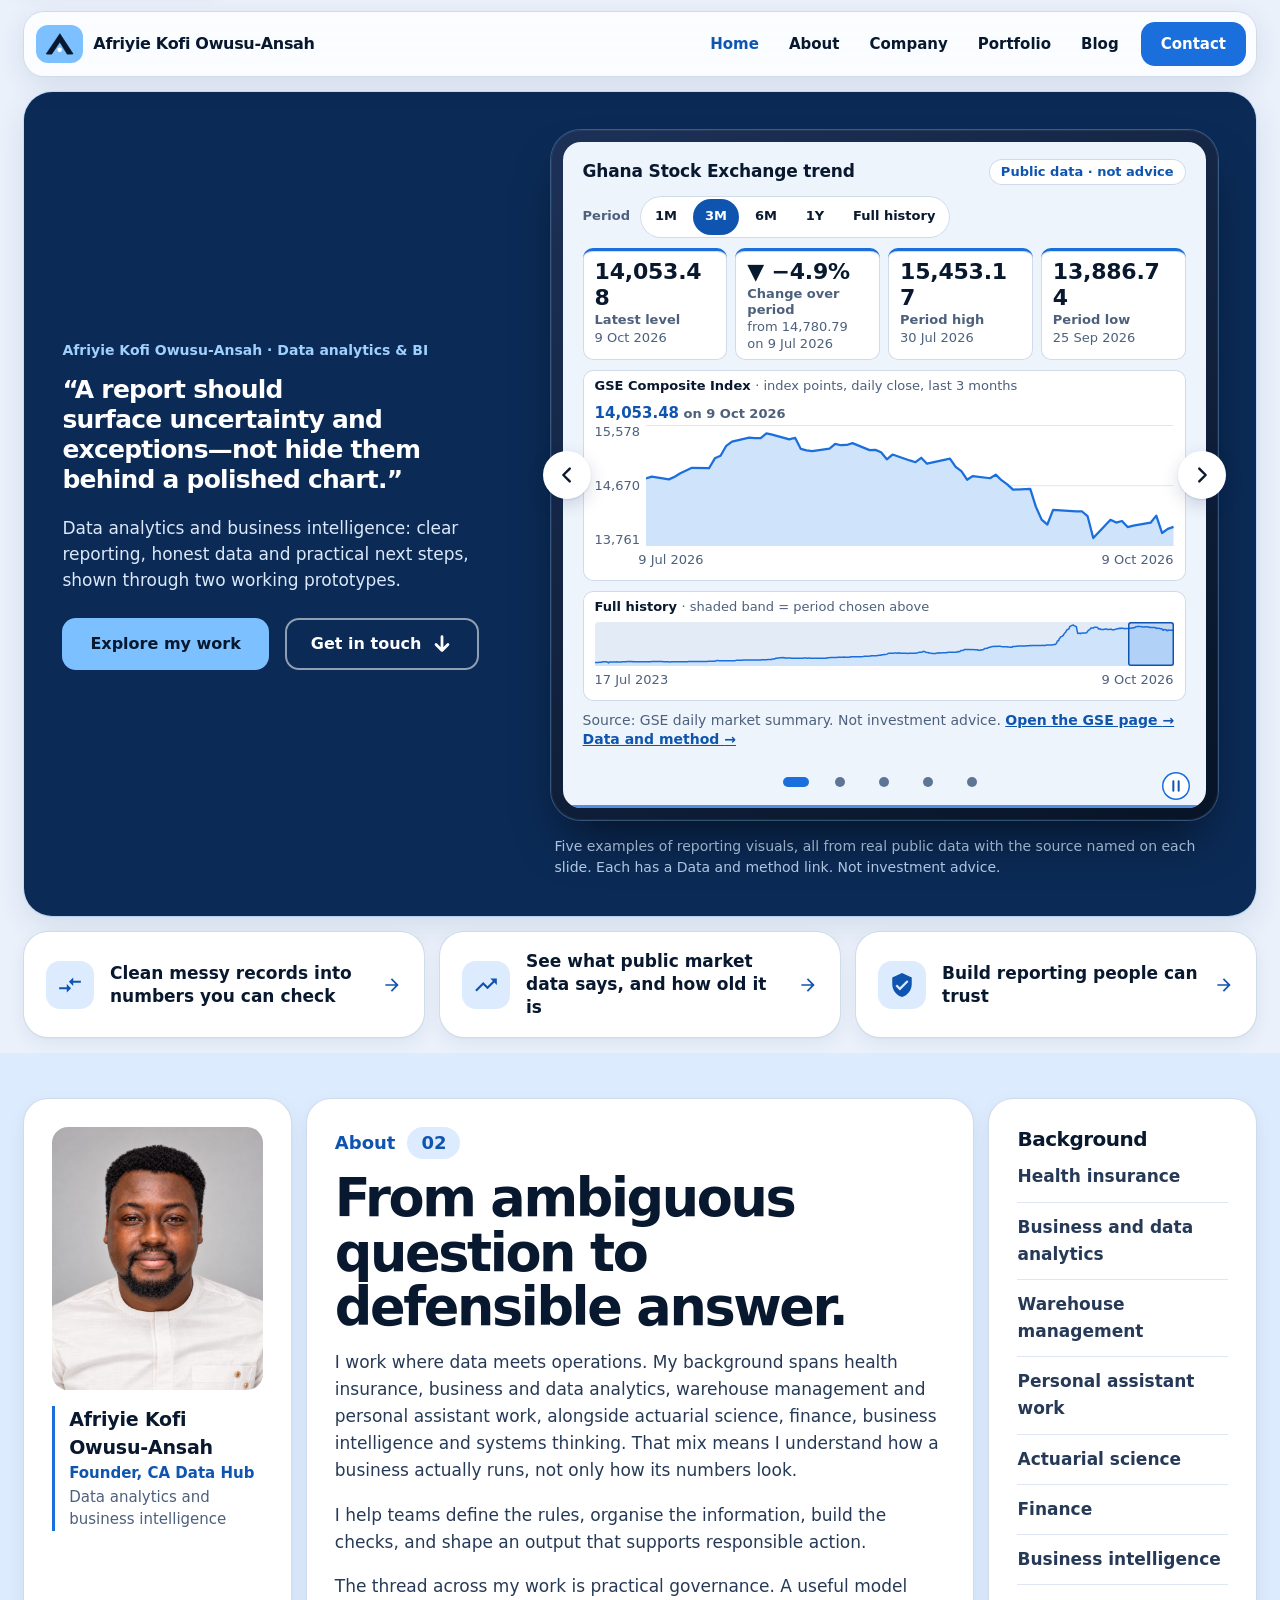
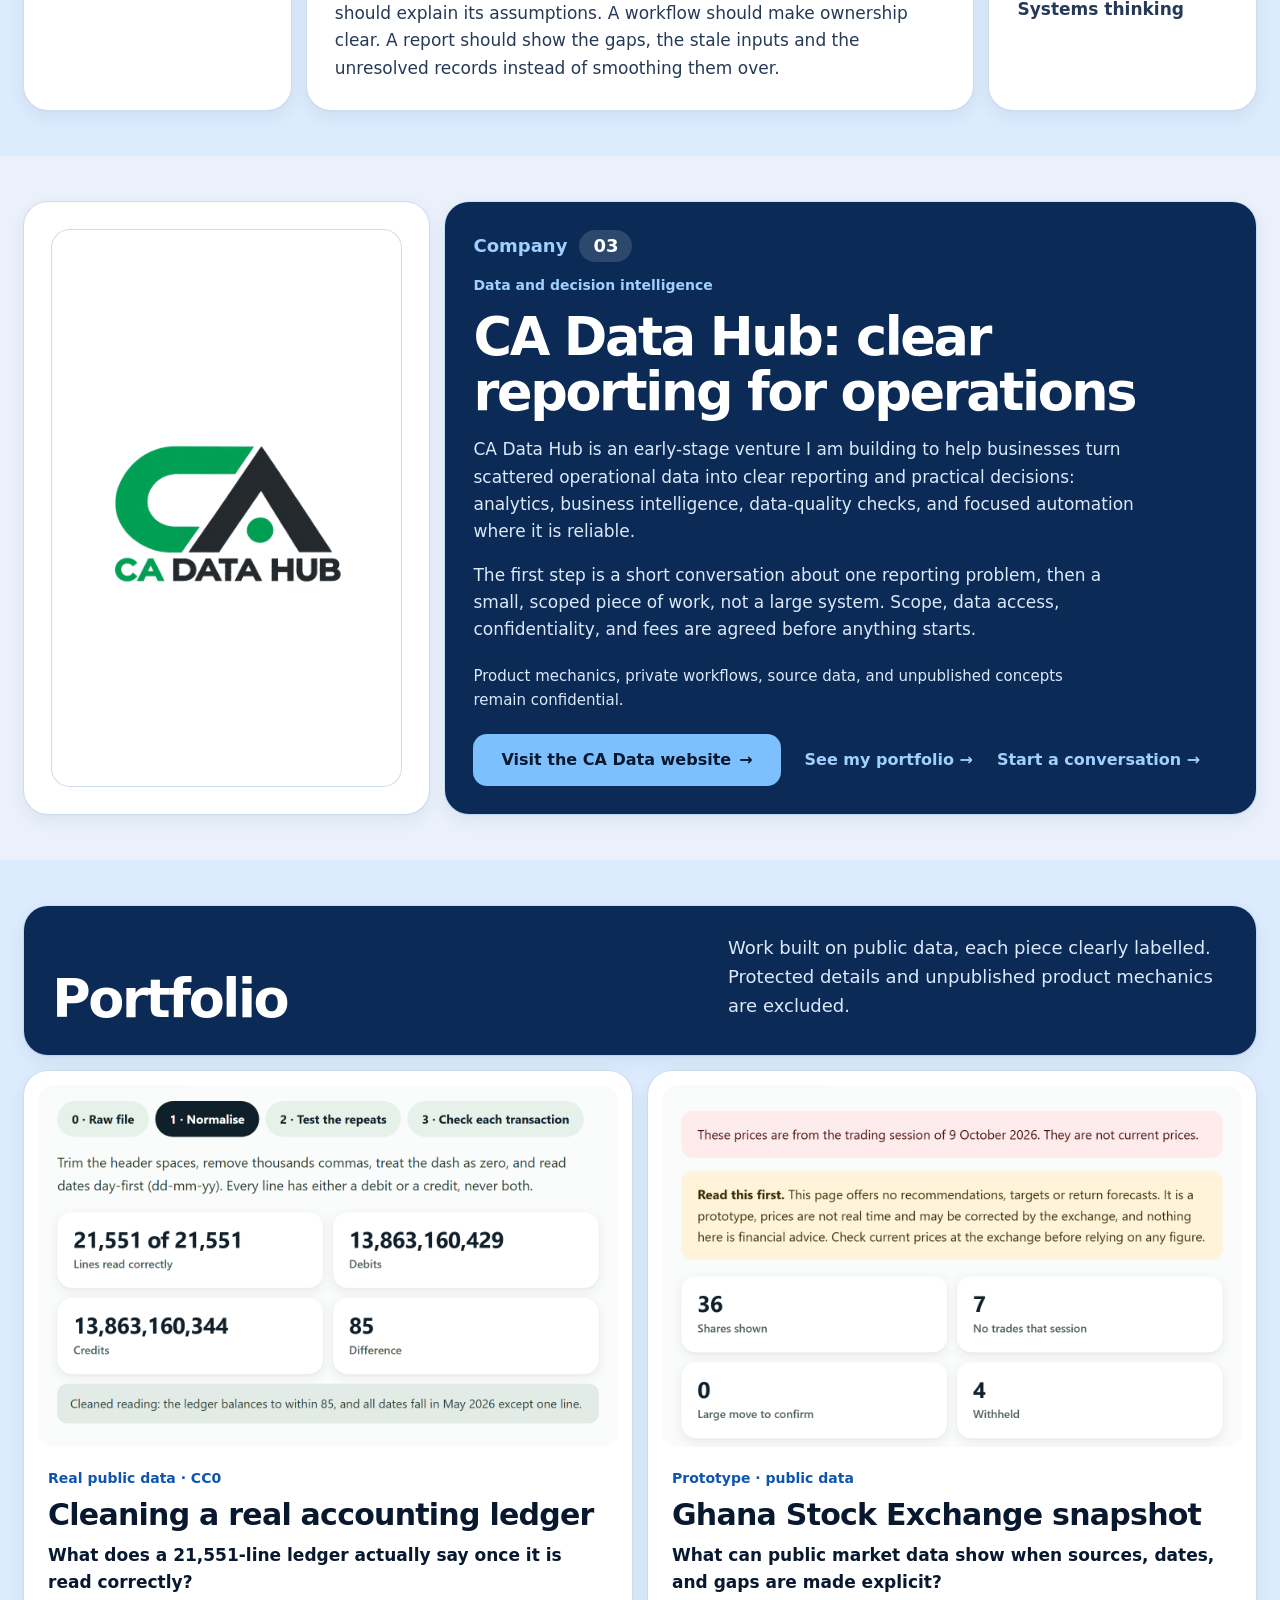
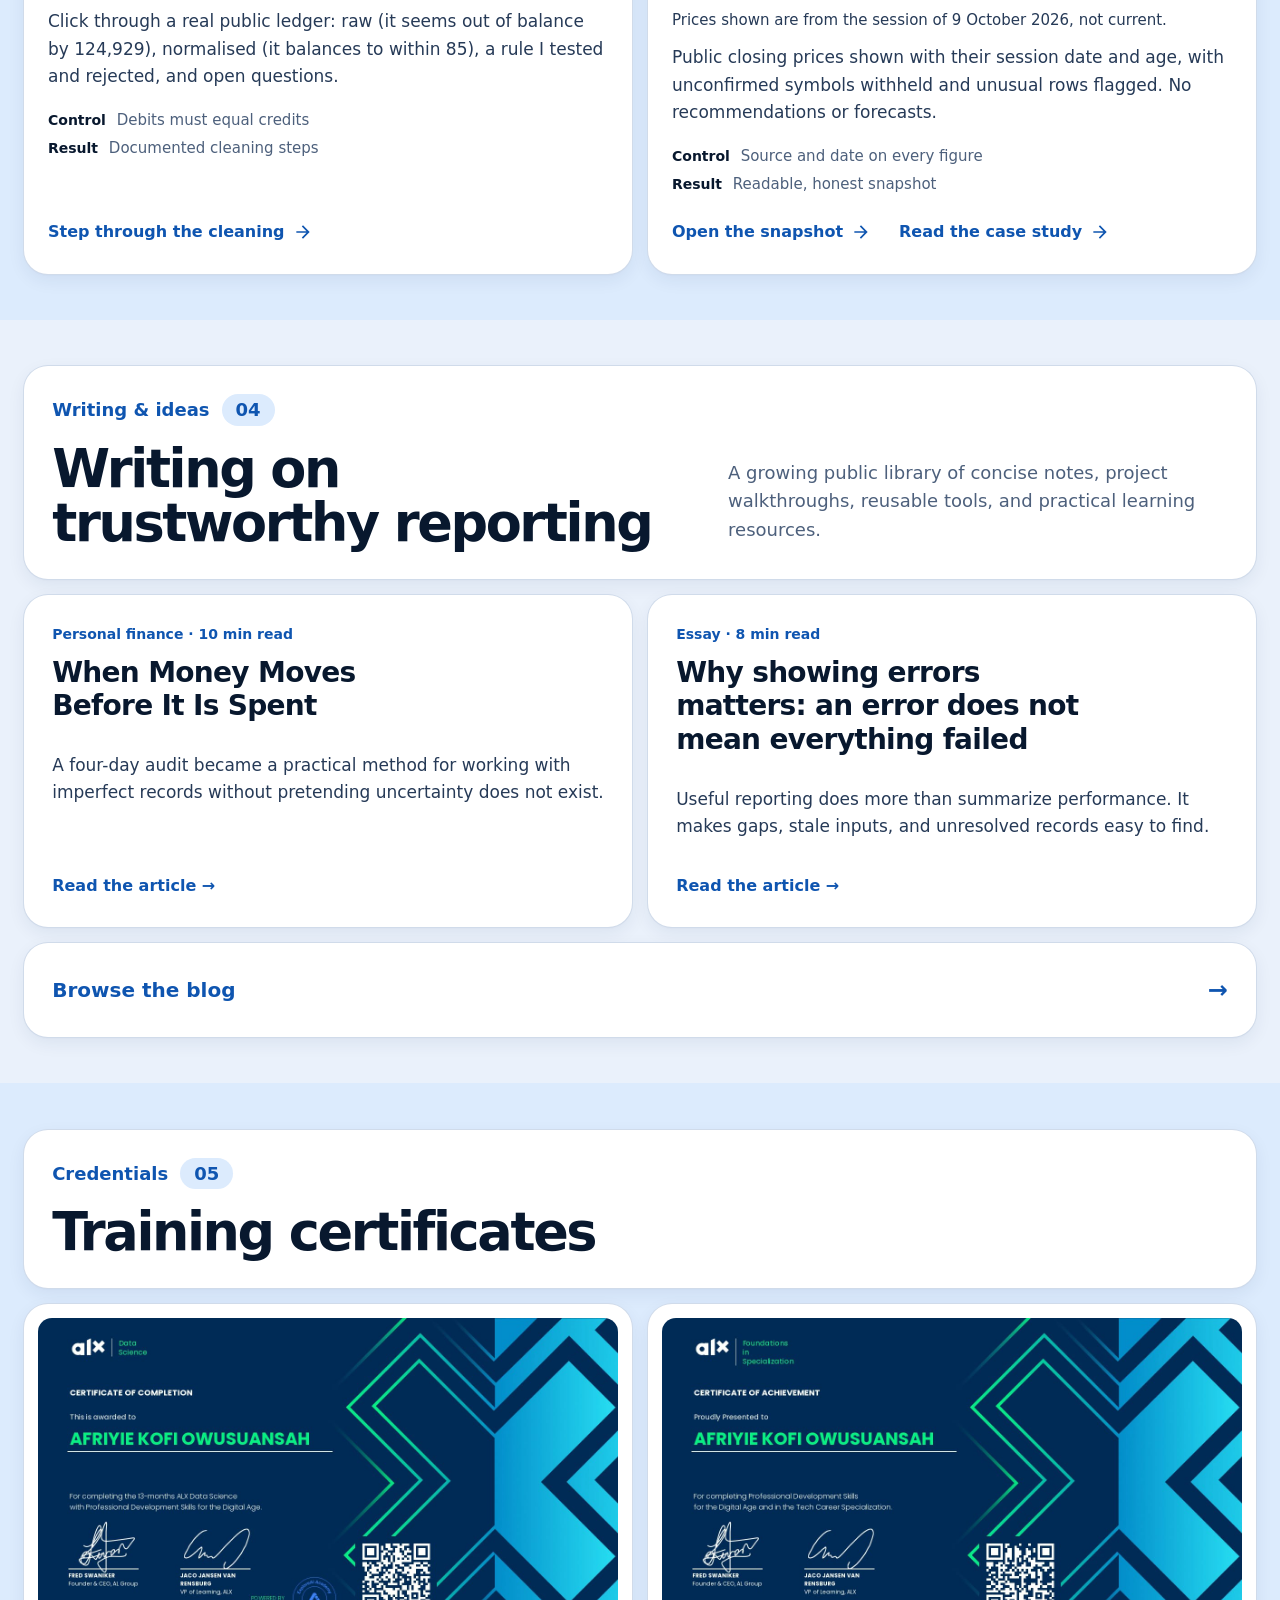
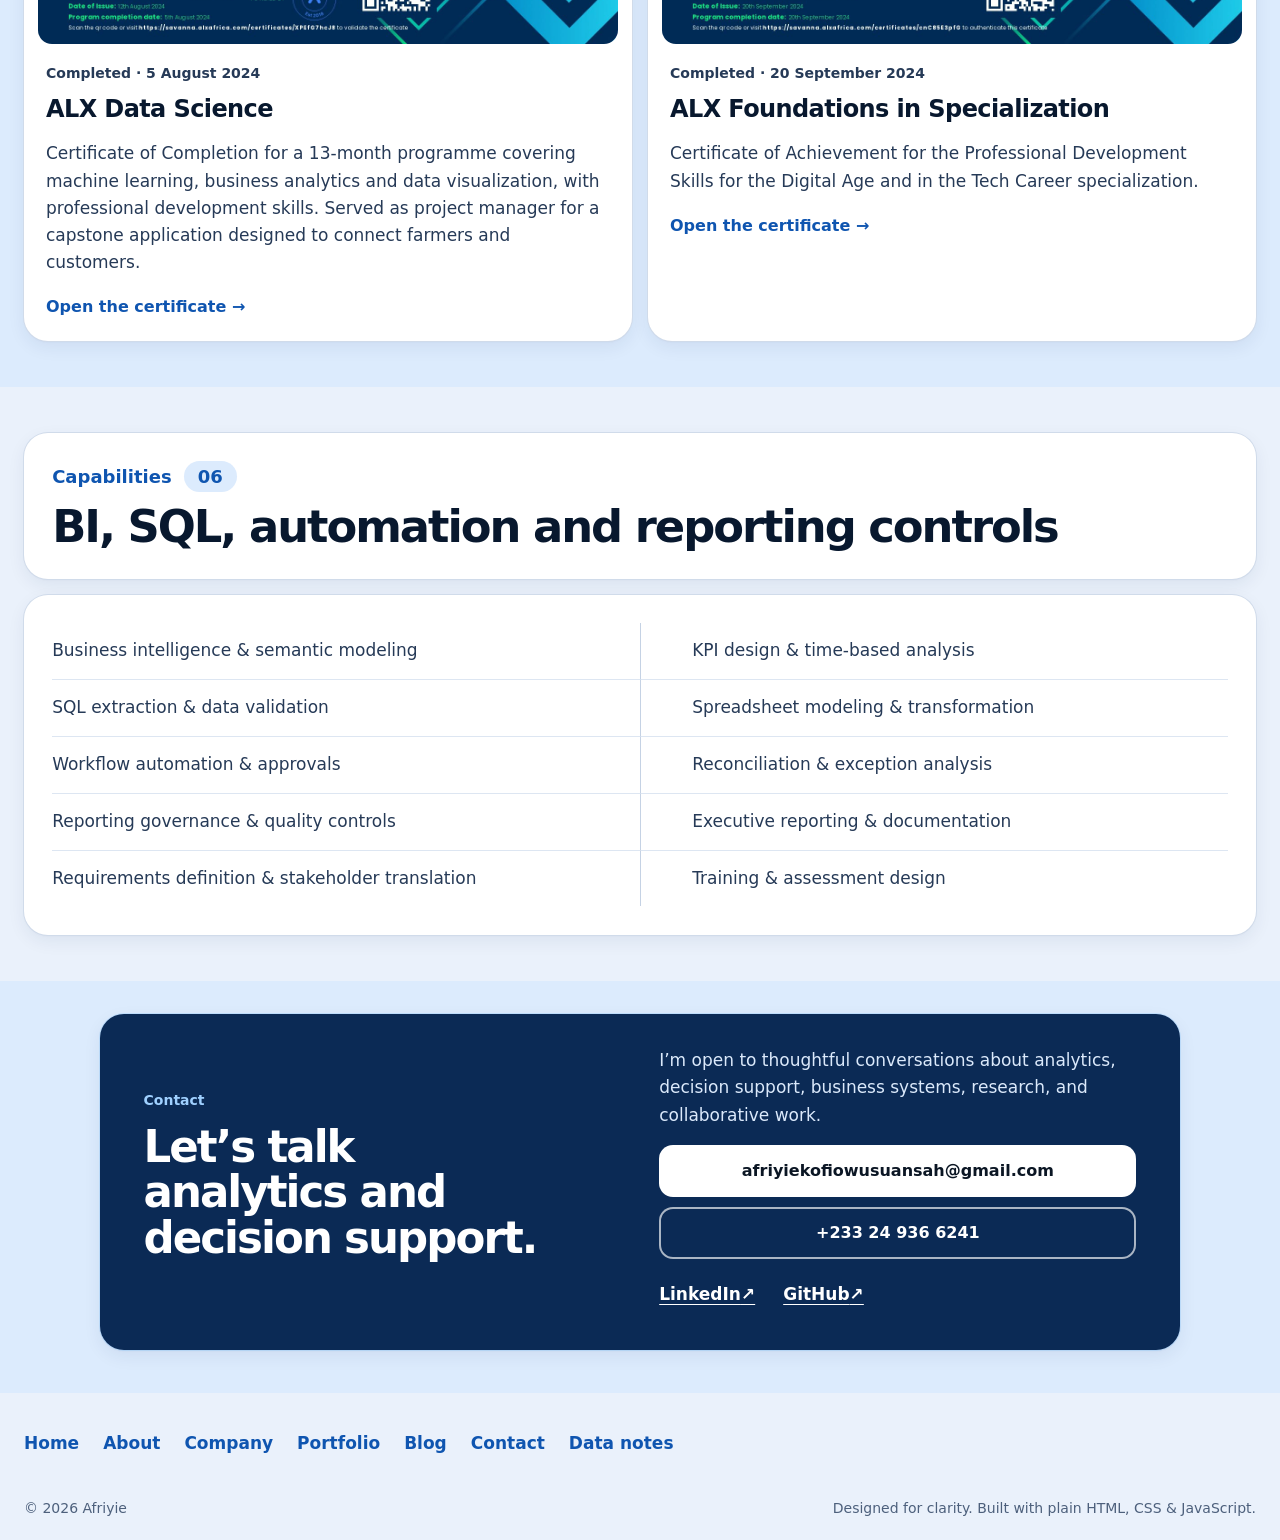
==== commit 849eeb3d: "Tiles layout: wider container, bigger section headers, hero showcase, review fixes Co-Authored-By: C" ====
--- a/index.html
+++ b/index.html
@@ -23,6 +23,7 @@
           <span aria-hidden="true"></span><span aria-hidden="true"></span>
         </button>
         <nav class="site-nav" id="site-nav" aria-label="Primary" data-nav>
+          <a href="#top" aria-current="page">Home</a>
           <a href="#about">About</a>
           <a href="https://cofyafriyie.github.io/ca-data-hub/" data-company-link>Company</a>
           <a href="#work">Portfolio</a>
@@ -38,7 +39,7 @@
           <div class="hero-copy reveal">
             <p class="eyebrow">Afriyie Kofi Owusu-Ansah · Data analytics &amp; BI</p>
             <h1 id="hero-title">“A report should surface uncertainty and <span style="white-space:nowrap">exceptions—not</span> hide them behind a polished chart.”</h1>
-            <p class="hero-intro">Clear reporting, honest data and practical next steps, shown through two working prototypes.</p>
+            <p class="hero-intro">Data analytics and business intelligence: clear reporting, honest data and practical next steps, shown through two working prototypes.</p>
             <div class="hero-actions">
               <a class="button button-primary" href="#work">Explore my work</a>
               <a class="button button-secondary" href="#contact">Get in touch<svg class="arrow" viewBox="0 0 24 24" aria-hidden="true" focusable="false"><path d="M12 4v15M5.5 12.5 12 19l6.5-6.5"/></svg></a>
@@ -164,53 +165,54 @@
           </figure>
         </div>
         <div class="shell">
-        <ul class="options" aria-label="Where to start">
-          <li><a class="option" href="data-cleaning-walkthrough.html"><svg class="ic" viewBox="0 0 24 24" aria-hidden="true" focusable="false" fill="currentColor"><path d="M9.01,14H2v2h7.01v3L13,15l-3.99-4V14z M14.99,13v-3H22V8h-7.01V5L11,9L14.99,13z"/></svg><span>Clean messy records into numbers you can check</span><svg class="go" viewBox="0 0 24 24" aria-hidden="true" focusable="false" fill="currentColor"><path d="M12 4l-1.41 1.41L16.17 11H4v2h12.17l-5.58 5.59L12 20l8-8z"/></svg></a></li>
-          <li><a class="option" href="demo-gse.html"><svg class="ic" viewBox="0 0 24 24" aria-hidden="true" focusable="false" fill="currentColor"><path d="M16 6l2.29 2.29-4.88 4.88-4-4L2 16.59 3.41 18l6-6 4 4 6.3-6.29L22 12V6z"/></svg><span>See what public market data says, and how old it is</span><svg class="go" viewBox="0 0 24 24" aria-hidden="true" focusable="false" fill="currentColor"><path d="M12 4l-1.41 1.41L16.17 11H4v2h12.17l-5.58 5.59L12 20l8-8z"/></svg></a></li>
-          <li><a class="option" href="exception-first-reporting.html"><svg class="ic" viewBox="0 0 24 24" aria-hidden="true" focusable="false" fill="currentColor"><path d="M12 1L3 5v6c0 5.55 3.84 10.74 9 12 5.16-1.26 9-6.45 9-12V5l-9-4zm-2 16l-4-4 1.41-1.41L10 14.17l6.59-6.59L18 9l-8 8z"/></svg><span>Build reporting people can trust</span><svg class="go" viewBox="0 0 24 24" aria-hidden="true" focusable="false" fill="currentColor"><path d="M12 4l-1.41 1.41L16.17 11H4v2h12.17l-5.58 5.59L12 20l8-8z"/></svg></a></li>
+        <ul class="options bento-options" aria-label="Where to start">
+          <li><a class="option bt" href="data-cleaning-walkthrough.html"><svg class="ic" viewBox="0 0 24 24" aria-hidden="true" focusable="false" fill="currentColor"><path d="M9.01,14H2v2h7.01v3L13,15l-3.99-4V14z M14.99,13v-3H22V8h-7.01V5L11,9L14.99,13z"/></svg><span>Clean messy records into numbers you can check</span><svg class="go" viewBox="0 0 24 24" aria-hidden="true" focusable="false" fill="currentColor"><path d="M12 4l-1.41 1.41L16.17 11H4v2h12.17l-5.58 5.59L12 20l8-8z"/></svg></a></li>
+          <li><a class="option bt" href="demo-gse.html"><svg class="ic" viewBox="0 0 24 24" aria-hidden="true" focusable="false" fill="currentColor"><path d="M16 6l2.29 2.29-4.88 4.88-4-4L2 16.59 3.41 18l6-6 4 4 6.3-6.29L22 12V6z"/></svg><span>See what public market data says, and how old it is</span><svg class="go" viewBox="0 0 24 24" aria-hidden="true" focusable="false" fill="currentColor"><path d="M12 4l-1.41 1.41L16.17 11H4v2h12.17l-5.58 5.59L12 20l8-8z"/></svg></a></li>
+          <li><a class="option bt" href="exception-first-reporting.html"><svg class="ic" viewBox="0 0 24 24" aria-hidden="true" focusable="false" fill="currentColor"><path d="M12 1L3 5v6c0 5.55 3.84 10.74 9 12 5.16-1.26 9-6.45 9-12V5l-9-4zm-2 16l-4-4 1.41-1.41L10 14.17l6.59-6.59L18 9l-8 8z"/></svg><span>Build reporting people can trust</span><svg class="go" viewBox="0 0 24 24" aria-hidden="true" focusable="false" fill="currentColor"><path d="M12 4l-1.41 1.41L16.17 11H4v2h12.17l-5.58 5.59L12 20l8-8z"/></svg></a></li>
         </ul></div>
       </section>
 
-      <section class="section" id="about" aria-labelledby="about-title">
-        <div class="shell section-grid">
-          <div class="section-label reveal"><span>About</span><span>02</span></div>
-          <div class="section-content about-grid">
-            <h2 id="about-title" class="reveal">From ambiguous question to defensible answer.</h2>
-            <div class="prose reveal">
-              <figure class="portrait"><img src="assets/afriyie-headshot.jpg" width="640" height="800" loading="lazy" alt="Portrait of Afriyie Kofi Owusu-Ansah, smiling slightly, wearing a white caftan against a plain grey background" /><figcaption><strong class="cap-name">Afriyie Kofi Owusu-Ansah</strong><span class="cap-role">Founder, CA Data Hub</span><span class="cap-field">Data analytics and business intelligence</span></figcaption></figure>
+      <section class="section band band-alt" id="about" aria-labelledby="about-title">
+        <div class="shell bento bento-about">
+          <figure class="portrait bt bt-portrait reveal"><img src="assets/afriyie-headshot.jpg" width="640" height="800" loading="lazy" alt="Portrait of Afriyie Kofi Owusu-Ansah, smiling slightly, wearing a white caftan against a plain grey background" /><figcaption><strong class="cap-name">Afriyie Kofi Owusu-Ansah</strong><span class="cap-role">Founder, CA Data Hub</span><span class="cap-field">Data analytics and business intelligence</span></figcaption></figure>
+          <div class="bt bt-text reveal">
+            <div class="section-label"><span>About</span><span>02</span></div>
+            <h2 id="about-title">From ambiguous question to defensible answer.</h2>
+            <div class="prose">
               <p>I work where data meets operations. My background spans health insurance, business and data analytics, warehouse management and personal assistant work, alongside actuarial science, finance, business intelligence and systems thinking. That mix means I understand how a business actually runs, not only how its numbers look.</p>
               <p>I help teams define the rules, organise the information, build the checks, and shape an output that supports responsible action.</p>
               <p>The thread across my work is practical governance. A useful model should explain its assumptions. A workflow should make ownership clear. A report should show the gaps, the stale inputs and the unresolved records instead of smoothing them over.</p>
             </div>
           </div>
-        </div>
-      </section>
-
-      <section class="section company-section" id="company" aria-labelledby="company-title">
-        <div class="shell section-grid">
-          <div class="section-label reveal"><span>Company</span><span>03</span></div>
-          <div class="section-content company-grid">
-            <div class="company-mark ca-preview reveal"><img src="assets/ca-data-hub-logo.png" width="720" height="360" alt="CA Data Hub" /></div>
-            <div class="company-copy reveal">
-              <p class="eyebrow">Data and decision intelligence</p>
-              <h2 id="company-title">CA Data Hub: clear reporting for operations</h2>
-              <p>CA Data Hub is an early-stage venture I am building to help businesses turn scattered operational data into clear reporting and practical decisions: analytics, business intelligence, data-quality checks, and focused automation where it is reliable.</p>
-              <p>The first step is a short conversation about one reporting problem, then a small, scoped piece of work, not a large system. Scope, data access, confidentiality, and fees are agreed before anything starts.</p>
-              <p class="company-note">Product mechanics, private workflows, source data, and unpublished concepts remain confidential.</p>
-              <div class="artifact-row company-links"><a href="https://cofyafriyie.github.io/ca-data-hub/" data-company-link>Visit the CA Data website <span aria-hidden="true">→</span></a><a href="#work">See my portfolio <span aria-hidden="true">→</span></a><a href="#contact">Start a conversation <span aria-hidden="true">→</span></a></div>
-            </div>
-          </div>
-        </div>
-      </section>
-
-      <section class="section portfolio" id="work" aria-labelledby="work-title">
-        <div class="shell">
-          <div class="portfolio-head reveal">
+          <aside class="bt bt-facts reveal" aria-labelledby="bg-title">
+            <h3 id="bg-title">Background</h3>
+            <ul class="fact-list"><li>Health insurance</li><li>Business and data analytics</li><li>Warehouse management</li><li>Personal assistant work</li><li>Actuarial science</li><li>Finance</li><li>Business intelligence</li><li>Systems thinking</li></ul>
+          </aside>
+        </div>
+      </section>
+
+      <section class="section band" id="company" aria-labelledby="company-title">
+        <div class="shell bento bento-company">
+          <div class="bt bt-logo reveal"><div class="company-mark ca-preview"><img src="assets/ca-data-hub-logo.png" width="720" height="360" alt="CA Data Hub" /></div></div>
+          <div class="bt bt-navy company-copy reveal">
+            <div class="section-label"><span>Company</span><span>03</span></div>
+            <p class="eyebrow">Data and decision intelligence</p>
+            <h2 id="company-title">CA Data Hub: clear reporting for operations</h2>
+            <p>CA Data Hub is an early-stage venture I am building to help businesses turn scattered operational data into clear reporting and practical decisions: analytics, business intelligence, data-quality checks, and focused automation where it is reliable.</p>
+            <p>The first step is a short conversation about one reporting problem, then a small, scoped piece of work, not a large system. Scope, data access, confidentiality, and fees are agreed before anything starts.</p>
+            <p class="company-note">Product mechanics, private workflows, source data, and unpublished concepts remain confidential.</p>
+            <div class="company-links"><a href="https://cofyafriyie.github.io/ca-data-hub/" data-company-link class="button button-primary">Visit the CA Data website <span aria-hidden="true">→</span></a><a class="text-link" href="#work">See my portfolio <span aria-hidden="true">→</span></a><a class="text-link" href="#contact">Start a conversation <span aria-hidden="true">→</span></a></div>
+          </div>
+        </div>
+      </section>
+
+      <section class="section band band-alt" id="work" aria-labelledby="work-title">
+        <div class="shell bento bento-work">
+          <div class="bt bt-head bt-top bt-navy reveal">
             <h2 id="work-title">Portfolio</h2>
             <p>Work built on public data, each piece clearly labelled. Protected details and unpublished product mechanics are excluded.</p>
           </div>
-          <div class="portfolio-grid">
-            <article class="portfolio-card reveal" aria-labelledby="pc-recon">
+          <article class="portfolio-card bt reveal" aria-labelledby="pc-recon">
               <div class="shot"><img src="assets/screens/card-cleaning.png" width="1440" height="900" loading="lazy" alt="Screenshot of the ledger cleaning walkthrough at step 1, Normalise: 21,551 of 21,551 lines read correctly, debits 13,863,160,429, credits 13,863,160,344, a difference of 85. The source is a public CC0 dataset." /></div>
               <div class="portfolio-body">
                 <span class="status">Real public data · CC0</span>
@@ -221,7 +223,7 @@
                 <div class="portfolio-links"><a href="data-cleaning-walkthrough.html">Step through the cleaning <svg class="go" viewBox="0 0 24 24" aria-hidden="true" focusable="false" fill="currentColor"><path d="M12 4l-1.41 1.41L16.17 11H4v2h12.17l-5.58 5.59L12 20l8-8z"/></svg></a></div>
               </div>
             </article>
-            <article class="portfolio-card reveal" aria-labelledby="pc-gse">
+          <article class="portfolio-card bt reveal" aria-labelledby="pc-gse">
               <div class="shot"><img src="assets/screens/card-gse.png" width="1440" height="900" loading="lazy" alt="Screenshot of the Ghana Stock Exchange snapshot page: a banner stating the prices are from the trading session of 9 October 2026, a notice that it is not investment advice, and summary counts for shares shown, no-trade shares, flagged moves and withheld symbols." /></div>
               <div class="portfolio-body">
                 <span class="status">Prototype · public data</span>
@@ -233,63 +235,57 @@
                 <div class="portfolio-links"><a href="demo-gse.html">Open the snapshot <svg class="go" viewBox="0 0 24 24" aria-hidden="true" focusable="false" fill="currentColor"><path d="M12 4l-1.41 1.41L16.17 11H4v2h12.17l-5.58 5.59L12 20l8-8z"/></svg></a><a href="gse-analysis-case-study.html">Read the case study <svg class="go" viewBox="0 0 24 24" aria-hidden="true" focusable="false" fill="currentColor"><path d="M12 4l-1.41 1.41L16.17 11H4v2h12.17l-5.58 5.59L12 20l8-8z"/></svg></a></div>
               </div>
             </article>
-          </div>
-        </div>
-      </section>
-
-      <section class="section" id="ideas" aria-labelledby="ideas-title">
-        <div class="shell section-grid">
-          <div class="section-label reveal"><span>Writing &amp; ideas</span><span>04</span></div>
-          <div class="section-content">
-            <div class="ideas-heading reveal">
-              <h2 id="ideas-title">Writing on trustworthy reporting</h2>
-              <p>A growing public library of concise notes, project walkthroughs, reusable tools, and practical learning resources.</p>
-            </div>
-            <div class="note-grid">
-              <article class="note-card reveal">
+        </div>
+      </section>
+
+      <section class="section band" id="ideas" aria-labelledby="ideas-title">
+        <div class="shell bento bento-ideas">
+          <div class="bt bt-head bt-top reveal">
+            <div class="section-label"><span>Writing &amp; ideas</span><span>04</span></div>
+            <h2 id="ideas-title">Writing on trustworthy reporting</h2>
+            <p>A growing public library of concise notes, project walkthroughs, reusable tools, and practical learning resources.</p>
+          </div>
+          <article class="note-card bt reveal">
                 <p class="note-meta">Personal finance · 10 min read</p>
                 <h3>When Money Moves Before It Is Spent</h3>
                 <p>A four-day audit became a practical method for working with imperfect records without pretending uncertainty does not exist.</p>
                 <a class="card-link" href="reconstructing-personal-finances-from-imperfect-records.html">Read the article <span aria-hidden="true">→</span></a>
               </article>
-              <article class="note-card reveal">
+          <article class="note-card bt reveal">
                 <p class="note-meta">Essay · 8 min read</p>
                 <h3>Why showing errors matters: an error does not mean everything failed</h3>
                 <p>Useful reporting does more than summarize performance. It makes gaps, stale inputs, and unresolved records easy to find.</p>
                 <a class="card-link" href="exception-first-reporting.html">Read the article <span aria-hidden="true">→</span></a>
               </article>
-            </div>
-            <a class="text-link blog-link reveal" href="blog.html">Browse the blog <span aria-hidden="true">→</span></a>
-          </div>
-        </div>
-      </section>
-
-      <section class="section credentials" aria-labelledby="credentials-title">
-        <div class="shell section-grid">
-          <div class="section-label reveal"><span>Credentials</span><span>05</span></div>
-          <div class="section-content">
-            <h2 id="credentials-title" class="reveal">Training certificates</h2>
-            <div class="cert-grid reveal">
-              <article class="credential-card">
+          <a class="bt bt-bar reveal" href="blog.html"><span>Browse the blog</span><span class="go-arrow" aria-hidden="true">→</span></a>
+        </div>
+      </section>
+
+      <section class="section band band-alt credentials" aria-labelledby="credentials-title">
+        <div class="shell bento bento-creds">
+          <div class="bt bt-head bt-top reveal">
+            <div class="section-label"><span>Credentials</span><span>05</span></div>
+            <h2 id="credentials-title">Training certificates</h2>
+          </div>
+          <article class="credential-card bt reveal">
                 <a class="cert-img" href="assets/certificates/alx-data-science-2024-08-05.jpeg"><img src="assets/certificates/alx-data-science-2024-08-05.jpeg" width="1280" height="720" loading="lazy" alt="ALX Data Science certificate of completion issued to Afriyie Kofi Owusuansah, dated August 2024" /></a>
                 <div><p class="note-meta">Completed · 5 August 2024</p><h3>ALX Data Science</h3><p>Certificate of Completion for a 13-month programme covering machine learning, business analytics and data visualization, with professional development skills. Served as project manager for a capstone application designed to connect farmers and customers.</p><a class="text-link" href="assets/certificates/alx-data-science-2024-08-05.jpeg">Open the certificate <span aria-hidden="true">→</span></a></div>
               </article>
-              <article class="credential-card">
+          <article class="credential-card bt reveal">
                 <a class="cert-img" href="assets/certificates/alx-foundations-specialization-2024-09-20.jpeg"><img src="assets/certificates/alx-foundations-specialization-2024-09-20.jpeg" width="1280" height="720" loading="lazy" alt="ALX Foundations in Specialization certificate of achievement issued to Afriyie Kofi Owusuansah, dated September 2024" /></a>
                 <div><p class="note-meta">Completed · 20 September 2024</p><h3>ALX Foundations in Specialization</h3><p>Certificate of Achievement for the Professional Development Skills for the Digital Age and in the Tech Career specialization.</p><a class="text-link" href="assets/certificates/alx-foundations-specialization-2024-09-20.jpeg">Open the certificate <span aria-hidden="true">→</span></a></div>
               </article>
-            </div>
-            <p class="credential-note reveal">These are training certificates from ALX, not an academic degree. Dates are as printed on the certificates.</p>
-          </div>
-        </div>
-      </section>
-
-      <section class="section capabilities" aria-labelledby="skills-title">
-        <div class="shell section-grid">
-          <div class="section-label reveal"><span>Capabilities</span><span>06</span></div>
-          <div class="section-content">
-            <h2 id="skills-title" class="reveal">BI, SQL, automation and reporting controls</h2>
-            <table class="skill-table reveal">
+        </div>
+      </section>
+
+      <section class="section band capabilities" aria-labelledby="skills-title">
+        <div class="shell bento bento-skills">
+          <div class="bt bt-head bt-skillhead reveal">
+            <div class="section-label"><span>Capabilities</span><span>06</span></div>
+            <h2 id="skills-title">BI, SQL, automation and reporting controls</h2>
+          </div>
+          <div class="bt bt-table reveal">
+            <table class="skill-table">
                 <caption class="sr-only">Professional capabilities (a plain list; nothing here is clickable)</caption>
                 <tbody>
                 <tr><td>Business intelligence &amp; semantic modeling</td><td>KPI design &amp; time-based analysis</td></tr>
@@ -303,8 +299,9 @@
         </div>
       </section>
 
-      <section class="contact" id="contact" aria-labelledby="contact-title">
-        <div class="shell contact-grid">
+      <section class="section band band-alt contact" id="contact" aria-labelledby="contact-title">
+        <div class="shell">
+        <div class="contact-grid bt bt-navy">
           <div class="reveal">
             <p class="eyebrow">Contact</p>
             <h2 id="contact-title">Let’s talk analytics and decision support.</h2>
@@ -318,11 +315,12 @@
               <a href="https://github.com/CofyAfriyie">GitHub <span aria-hidden="true">↗</span></a>
             </div>          </div>
         </div>
+        </div>
       </section>
     </main>
 
     <footer class="site-footer">
-      <div class="shell footer-inner">
+      <div class="shell footer-inner"><nav class="footer-nav" aria-label="Footer"><a href="#top">Home</a><a href="#about">About</a><a href="https://cofyafriyie.github.io/ca-data-hub/" data-company-link>Company</a><a href="#work">Portfolio</a><a href="blog.html">Blog</a><a href="#contact">Contact</a><a href="data-notes.html">Data notes</a></nav>
         <p>© <span data-year></span> Afriyie</p>
         <p>Designed for clarity. Built with plain HTML, CSS &amp; JavaScript.</p>
       </div>
--- a/styles.css
+++ b/styles.css
@@ -275,7 +275,6 @@
 .cert-grid .credential-card > div { padding-top: 24px; }
 .credential-card h3 { margin-bottom: 10px; font-size: 1.5rem; }
 .credential-card p { color: var(--body); }
-.credential-note { margin: 32px 0 0; color: var(--muted) !important; font-size: .9375rem; font-weight: 500; }
 
 /* Capabilities */
 .capabilities { padding-top: clamp(72px, 10vw, 128px); }
@@ -305,7 +304,7 @@
 .contact a:focus-visible, .site-footer a:focus-visible, .article-hero a:focus-visible, .blog-hero a:focus-visible { outline-color: var(--accent-light); }
 
 /* Blog index */
-.blog-page { min-height: calc(100vh - 74px); }
+.blog-page { min-height: 0; }
 .blog-hero { padding: 160px 0 clamp(64px, 9vw, 104px); background: var(--navy); color: #fff; }
 .blog-hero h1 { max-width: 16ch; margin-bottom: 20px; font-size: clamp(2.5rem, 5.6vw, 4.5rem); }
 .blog-hero > .shell > p:last-child { max-width: 40rem; margin: 0; color: var(--band-text); font-size: 1.1875rem; line-height: 1.55; }
@@ -406,7 +405,7 @@
 .ctl-pause:hover::before { background: var(--soft); }
 .ctl-pause:hover { color: var(--accent-dark); }
 .slide-progress { position: absolute; left: 0; right: 0; bottom: 0; height: 3px; pointer-events: none; }
-.slide-progress i { display: block; height: 100%; background: var(--accent); transform-origin: left; transform: scaleX(0); animation: slide-progress 9s linear forwards; opacity: .75; }
+.slide-progress i { display: block; height: 100%; background: var(--accent); transform-origin: left; transform: scaleX(0); animation: slide-progress 12s linear forwards; opacity: .75; }
 .slideshow:not([data-playing="true"]) .slide-progress i { animation: none; transform: scaleX(0); }
 @keyframes slide-progress { to { transform: scaleX(1); } }
 html:not(.js) .slide-controls, html:not(.js) .ctl, html:not(.js) .slide-progress { display: none; }
@@ -763,3 +762,205 @@
   .device { padding: 6px; border-radius: 22px; }
   .contact-grid { padding: 28px 20px; border-radius: 22px; }
 }
+
+/* ===== Round 7 (15 Oct 2026): bento fill. Wider container, full-width tonal bands, one tile style, slideshow inside the hero. ===== */
+:root { --max: 1360px; --gut: 48px; --tile-pad: clamp(22px, 2.2vw, 32px); --ring: 0 0 0 1px var(--rline), var(--shadow-small); }
+.shell { width: min(calc(100% - var(--gut)), var(--max)); }
+@media (max-width: 820px) { :root { --gut: 32px; } }
+@media (max-width: 560px) { :root { --gut: 24px; } .shell { width: min(calc(100% - var(--gut)), var(--max)); } }
+
+/* One tile style */
+.bt { min-width: 0; padding: var(--tile-pad); border-radius: var(--radius); background: var(--surf); box-shadow: var(--ring); }
+.bt-navy { background: var(--panel); color: #fff; box-shadow: 0 0 0 1px rgba(124,192,255,.28), var(--shadow-small); }
+.bt-navy h2, .bt-navy h3 { color: #fff; }
+.bt-navy .eyebrow, .bt-navy .section-label { color: var(--accent-light); }
+.bt-navy .section-label span + span { background: rgba(255,255,255,.14); color: #fff; }
+.bt-navy p { color: var(--band-text); }
+.bt-navy a:focus-visible { outline-color: #fff; }
+.bt h2 { margin: 0 0 14px; font-size: clamp(1.6rem, 2.3vw, 2.25rem); }
+.bt h3 { margin-top: 0; }
+.bt .section-label { margin-bottom: 12px; }
+
+/* Bands: full width, alternating tone; tiles sit inside the same container */
+.band { padding: clamp(28px, 3.6vw, 52px) 0; background: var(--paper); }
+.band-alt { background: var(--soft); }
+.bento { display: grid; gap: 16px; align-items: stretch; }
+.bento > * { margin: 0; }
+
+.bento-about { grid-template-columns: minmax(230px, .8fr) minmax(0, 2fr) minmax(220px, .8fr); }
+.bt-portrait { display: flex; flex-direction: column; max-width: none; }
+.bt-portrait img { width: 100%; border-radius: 16px; }
+.bt-text .prose p { max-width: 62ch; margin: 0 0 1em; }
+.bt-text .prose p:last-child { margin-bottom: 0; }
+.bt-facts h3 { margin-bottom: 12px; font-size: 1.25rem; }
+.fact-list { margin: 0; padding: 0; list-style: none; }
+.fact-list li { padding: 11px 0; border-top: 1px solid var(--hair); color: var(--body); font-weight: 600; }
+.fact-list li:first-child { border-top: 0; padding-top: 0; }
+
+.bento-company { grid-template-columns: minmax(240px, .85fr) minmax(0, 1.7fr); }
+.bt-logo { display: grid; place-items: center; }
+.bt-logo .company-mark { width: 100%; padding: 20px; border-radius: 18px; background: #fff; box-shadow: 0 0 0 1px var(--rline); }
+.bt-logo .company-mark img { max-width: 340px; margin-inline: auto; }
+.company-copy > p:not(.eyebrow) { max-width: 62ch; color: var(--band-text); }
+.bt-navy .company-note { color: var(--band-muted); font-size: .9375rem; }
+.company-links { display: flex; flex-wrap: wrap; align-items: center; gap: 8px 24px; margin-top: 22px; }
+.bt-navy .company-links .button-primary { background: var(--sky); color: #08182e; }
+.bt-navy .company-links .button-primary:hover { background: #fff; color: #08182e; }
+.bt-navy .text-link { color: var(--accent-light); }
+.bt-navy .text-link:hover { color: #fff; }
+
+.bento-work { grid-template-columns: minmax(0, .8fr) minmax(0, 1.2fr) minmax(0, 1.2fr); }
+.bento-work .bt-head p { max-width: 36ch; font-size: 1.0625rem; }
+.portfolio-card.bt { padding: 14px 14px 20px; }
+.portfolio-body { padding: 20px 10px 0; }
+.bento-ideas, .bento-creds { grid-template-columns: minmax(0, .8fr) minmax(0, 1fr) minmax(0, 1fr); }
+.bt-head p { margin: 0; color: var(--muted); font-size: 1.0625rem; }
+.bt-navy.bt-head p { color: var(--band-text); }
+.bt-bar, .bt-note { grid-column: 1 / -1; }
+.bt-bar { display: flex; align-items: center; justify-content: space-between; gap: 16px; min-height: 76px; color: var(--accent-dark); font-size: 1.25rem; font-weight: 700; text-decoration: none; transition: background .15s; }
+.bt-bar:hover { background: var(--soft); color: var(--accent-dark); }
+.bt-bar .go-arrow { font-size: 1.5rem; transition: transform .2s var(--ease); }
+.bt-bar:hover .go-arrow { transform: translateX(4px); }
+.bt-note { margin: 0; color: var(--muted) !important; }
+.credential-card.bt { padding: 14px 14px 20px; }
+.bento-skills { grid-template-columns: minmax(0, .8fr) minmax(0, 2fr); }
+.bt-table { display: flex; align-items: center; }
+.bt-table .skill-table { margin: 0; padding: 0; background: transparent; box-shadow: none; }
+
+/* Contact tile */
+.contact.band { padding: clamp(28px, 3.6vw, 52px) 0 clamp(36px, 4.5vw, 64px); }
+.contact-grid.bt { padding: clamp(28px, 4vw, 56px); }
+.contact-phone { background: transparent; color: #fff; box-shadow: inset 0 0 0 2px rgba(255,255,255,.65); }
+.contact .button-light.contact-phone:hover { background: rgba(255,255,255,.14); color: #fff; }
+
+/* Hero: navy panel, quote and actions left, slideshow in a tablet frame right. No viewport-height sizing. */
+.hero { padding: 92px 0 16px; background: transparent; overflow: visible; }
+.hero-grid { grid-template-columns: minmax(0, .8fr) minmax(0, 1.2fr); gap: clamp(28px, 3.4vw, 56px); align-items: center; padding: clamp(22px, 3vw, 44px); border-radius: 28px; background: var(--panel); color: #fff; box-shadow: 0 0 0 1px rgba(124,192,255,.28), var(--shadow-soft); }
+.hero-copy { display: block; padding: 0; border-radius: 0; background: none; }
+.hero-copy h1 { grid-column: auto; grid-row: auto; max-width: 24ch; margin: 14px 0 20px; font-size: clamp(1.4rem, 1.95vw, 2.125rem); line-height: 1.2; }
+.hero-copy .eyebrow { margin: 0; }
+.hero-copy .hero-intro { grid-column: auto; grid-row: auto; max-width: 34rem; font-size: 1.0625rem; line-height: 1.55; }
+.hero-copy .hero-actions { grid-column: auto; grid-row: auto; margin-top: 24px; }
+.hero-shot { max-width: none; }
+.device { position: relative; padding: 12px; border-radius: 30px; background: linear-gradient(150deg, #1d3157, #071427); box-shadow: 0 0 0 1px rgba(159,208,255,.30), inset 0 0 0 1px rgba(255,255,255,.06), 0 28px 50px -18px rgba(0,0,0,.6); }
+.slideshow-card { border-radius: 18px; }
+.hero-shot figcaption { margin-top: 16px; padding: 0 4px; color: var(--band-muted); font-size: .875rem; }
+.hero-shot figcaption a { color: var(--accent-light); }
+.ctl-prev { left: -20px; } .ctl-next { right: -20px; }
+.ctl-pause { color: var(--accent-dark); }
+.ctl-pause::before { box-shadow: inset 0 0 0 1.5px var(--accent); }
+
+/* The three starting points: a bento row, equal heights, whole tile is the link */
+.bento-options { margin: 16px 0 0; grid-template-columns: repeat(3, minmax(0, 1fr)); gap: 16px; }
+.bento-options li { display: flex; }
+.option.bt { flex: 1; min-height: 92px; padding: 18px 22px; gap: 16px; transition: transform .15s var(--ease), box-shadow .15s; }
+.option.bt:hover { transform: translateY(-2px); box-shadow: 0 0 0 2px var(--accent), var(--shadow-small); color: var(--ink); }
+.option.bt:hover span { text-decoration: none; }
+.option.bt .ic { box-sizing: content-box; width: 26px; height: 26px; padding: 11px; border-radius: 14px; background: var(--soft); color: var(--accent-dark); }
+.option.bt .go { margin-left: auto; }
+.option.bt span { flex: 1 1 auto; }
+
+/* Header: keep the name readable between the menu and the wide nav */
+@media (min-width: 821px) and (max-width: 1080px) { .brand-sur { display: none; } }
+
+/* Footer links */
+.footer-inner { flex-wrap: wrap; align-items: center; }
+.footer-nav { display: flex; flex-wrap: wrap; gap: 0 4px; width: 100%; margin: 0 0 8px -10px; }
+.footer-nav a { display: inline-flex; align-items: center; min-height: 44px; padding: 0 10px; color: var(--accent-dark); font-weight: 650; text-decoration: none; }
+.footer-nav a:hover { text-decoration: underline; text-underline-offset: 4px; }
+.site-footer { padding-bottom: 20px; }
+
+/* Sub-pages: tonal band behind, navy header tile, article tile with a readable measure */
+body:has(.article-hero), body:has(.blog-hero) { --col: min(calc(100% - var(--gut)), 980px); background: var(--soft); }
+body:has(.demo-body), body:has(.blog-hero) { --col: min(calc(100% - var(--gut)), var(--max)); }
+.back-bar { background: transparent; padding-bottom: 0; }
+.back-bar > .shell, .article-hero > .shell, .blog-hero > .shell, .article-body { width: var(--col); max-width: none; }
+.back-bar + .article-hero, .back-bar + .blog-hero, .article-hero, .blog-hero { padding: 8px 0 16px; background: transparent; }
+.article-hero > .shell, .blog-hero > .shell { padding: clamp(26px, 4vw, 52px); border-radius: 28px; background: var(--navy); box-shadow: 0 0 0 1px rgba(124,192,255,.28), var(--shadow-small); }
+.article-hero h1, .blog-hero h1 { font-size: clamp(2rem, 3.6vw, 3.25rem); }
+.article-body { margin: 0 auto clamp(36px, 5vw, 64px); padding: clamp(24px, 4vw, 56px); border-radius: var(--radius); background: var(--surf); box-shadow: var(--ring); }
+.article-body > p, .article-body > ul, .article-body > ol, .article-body > h2, .article-body > h3, .article-body > section > p, .article-body > section > ul { max-width: 72ch; }
+.article-body > h2:first-child { margin-top: 0; }
+body:has(.blog-hero) .section { padding: 0 0 clamp(36px, 5vw, 64px); }
+body:has(.blog-hero) .section-grid { width: var(--col); margin-inline: auto; padding: clamp(24px, 4vw, 48px); border-radius: var(--radius); background: var(--surf); box-shadow: var(--ring); }
+.blog-card { border-top: 1px solid var(--hair); }
+.blog-card:first-child { border-top: 0; }
+.blog-grid { margin-top: 12px; }
+
+/* Layouts at smaller widths */
+@media (max-width: 1160px) {
+  .hero-grid { grid-template-columns: 1fr; }
+  .hero-copy h1 { max-width: 30ch; font-size: clamp(1.5rem, 3.2vw, 2rem); }
+  .hero-shot { margin-top: 4px; }
+  .bento-about { grid-template-columns: minmax(220px, .7fr) minmax(0, 1.3fr); }
+  .bento-about .bt-portrait { grid-row: 1 / span 2; }
+  .bento-work, .bento-ideas, .bento-creds { grid-template-columns: repeat(2, minmax(0, 1fr)); }
+  .bento-work .bt-head, .bento-ideas .bt-head, .bento-creds .bt-head { grid-column: 1 / -1; }
+}
+@media (max-width: 980px) {
+  .bento-company, .bento-skills { grid-template-columns: 1fr; }
+  .bento-options { grid-template-columns: 1fr; }
+  .option.bt { min-height: 72px; }
+}
+@media (max-width: 700px) {
+  .bento-about, .bento-work, .bento-ideas, .bento-creds { grid-template-columns: 1fr; }
+  .bento-about .bt-portrait { grid-row: auto; }
+  .bt-portrait img { max-width: 280px; }
+  .bt-text .prose p { max-width: none; }
+}
+@media (max-width: 560px) {
+  .bt { padding: 20px; }
+  .hero { padding-top: 76px; }
+  .hero-grid { padding: 20px 14px; border-radius: 22px; }
+  .hero-copy { padding: 0 6px; }
+  .device { padding: 8px; border-radius: 22px; }
+  .article-body { padding: 22px 18px; }
+  body:has(.blog-hero) .section-grid { padding: 22px 18px; }
+  .portfolio-card.bt, .credential-card.bt { padding: 12px 12px 18px; }
+}
+.credential-card.bt > div { padding: 18px 8px 0; }
+.bt-logo .company-mark { height: 100%; display: grid; place-items: center; }
+.bt-navy .company-links .button-primary { gap: 8px; }
+@media (max-width: 760px) { .slide-foot a { display: inline-flex; align-items: center; min-height: 44px; margin-right: 14px; } }
+.article-page .site-header, body:has(.blog-hero) .site-header { background: transparent; }
+@media (prefers-reduced-transparency: reduce) { .article-page .site-header, body:has(.blog-hero) .site-header { background: var(--surf); } }
+
+/* ===== Round 8 (15 Oct 2026): review changes. Bigger section headers, header-on-top for Portfolio, Writing, Certificates and Capabilities, skills summary, compact contact, one-weight brand name. ===== */
+h2, .bt h2 { font-size: clamp(2rem, 4.1vw, 3.5rem); font-weight: 800; line-height: 1.04; letter-spacing: -.045em; overflow-wrap: break-word; }
+.article-body h2 { margin: 56px 0 16px; font-size: clamp(1.75rem, 3.2vw, 2.625rem); line-height: 1.08; letter-spacing: -.04em; }
+.article-body > h2:first-child { margin-top: 0; }
+.article-cta h2 { font-size: clamp(1.75rem, 3.2vw, 2.625rem); }
+.demo-body h2, .section-grid h2 { font-size: clamp(1.75rem, 3.2vw, 2.625rem); }
+
+/* Section header on top: label + title left, intro right, full container width */
+.bento-work, .bento-ideas, .bento-creds, .bento-skills { grid-template-columns: repeat(2, minmax(0, 1fr)); }
+.bento-work .bt-head, .bento-ideas .bt-head, .bento-creds .bt-head, .bento-skills .bt-head { grid-column: 1 / -1; }
+.bt-head.bt-top { display: grid; grid-template-columns: minmax(0, 1.25fr) minmax(0, 1fr); gap: 4px clamp(24px, 4vw, 64px); align-items: end; }
+.bt-head.bt-top .section-label { grid-column: 1 / -1; }
+.bt-head.bt-top h2 { margin: 0; }
+.bt-head.bt-top p { max-width: 52ch; padding-bottom: 6px; font-size: 1.125rem; }
+.bento-work .bt-head p { max-width: 52ch; font-size: 1.125rem; }
+
+/* Capabilities: title tile (one line where it fits), then the detailed list */
+.bento-skills { grid-template-columns: 1fr; }
+.bt-skillhead h2 { max-width: none; margin-bottom: 0; font-size: clamp(1.75rem, 3.5vw, 3rem); }
+.bt-table .skill-table { width: 100%; }
+
+/* Contact: compact, narrower centred panel */
+.contact.band { padding: clamp(20px, 2.6vw, 36px) 0 clamp(28px, 3.4vw, 48px); }
+.contact-grid.bt { width: min(100%, 1080px); margin-inline: auto; padding: clamp(22px, 2.6vw, 36px) clamp(24px, 3.4vw, 48px); grid-template-columns: minmax(0, 1fr) minmax(0, 1fr); gap: clamp(20px, 3vw, 48px); align-items: center; }
+.contact h2 { max-width: 14ch; font-size: clamp(2rem, 3.4vw, 3rem); letter-spacing: -.045em; }
+.contact-copy > p:first-child { margin: 0 0 16px; font-size: 1.0625rem; }
+.contact-copy .button { margin: 0 0 10px; }
+.contact-copy .social-links { margin-top: 4px; }
+@media (max-width: 760px) { .bt-head.bt-top { grid-template-columns: 1fr; } .contact-grid.bt { grid-template-columns: 1fr; } .contact h2 { max-width: none; } }
+@media (max-width: 700px) { .bento-work, .bento-ideas, .bento-creds { grid-template-columns: 1fr; } }
+@media (max-width: 560px) { .contact-grid.bt { padding: 22px 18px; } }
+
+/* Brand: the whole name in one weight and colour */
+.wordmark .brand-name, .wordmark .brand-sur { font-weight: 750; color: var(--ink); }
+
+/* Round 9 (15 Oct 2026): bigger section labels and number chips on every section */
+.section-label { align-items: center; gap: 12px; font-size: 1.125rem; font-weight: 700; line-height: 1.2; }
+.section-label span + span { padding: 5px 14px; font-size: 1.125rem; }
+@media (max-width: 560px) { .section-label, .section-label span + span { font-size: 1.0625rem; } }
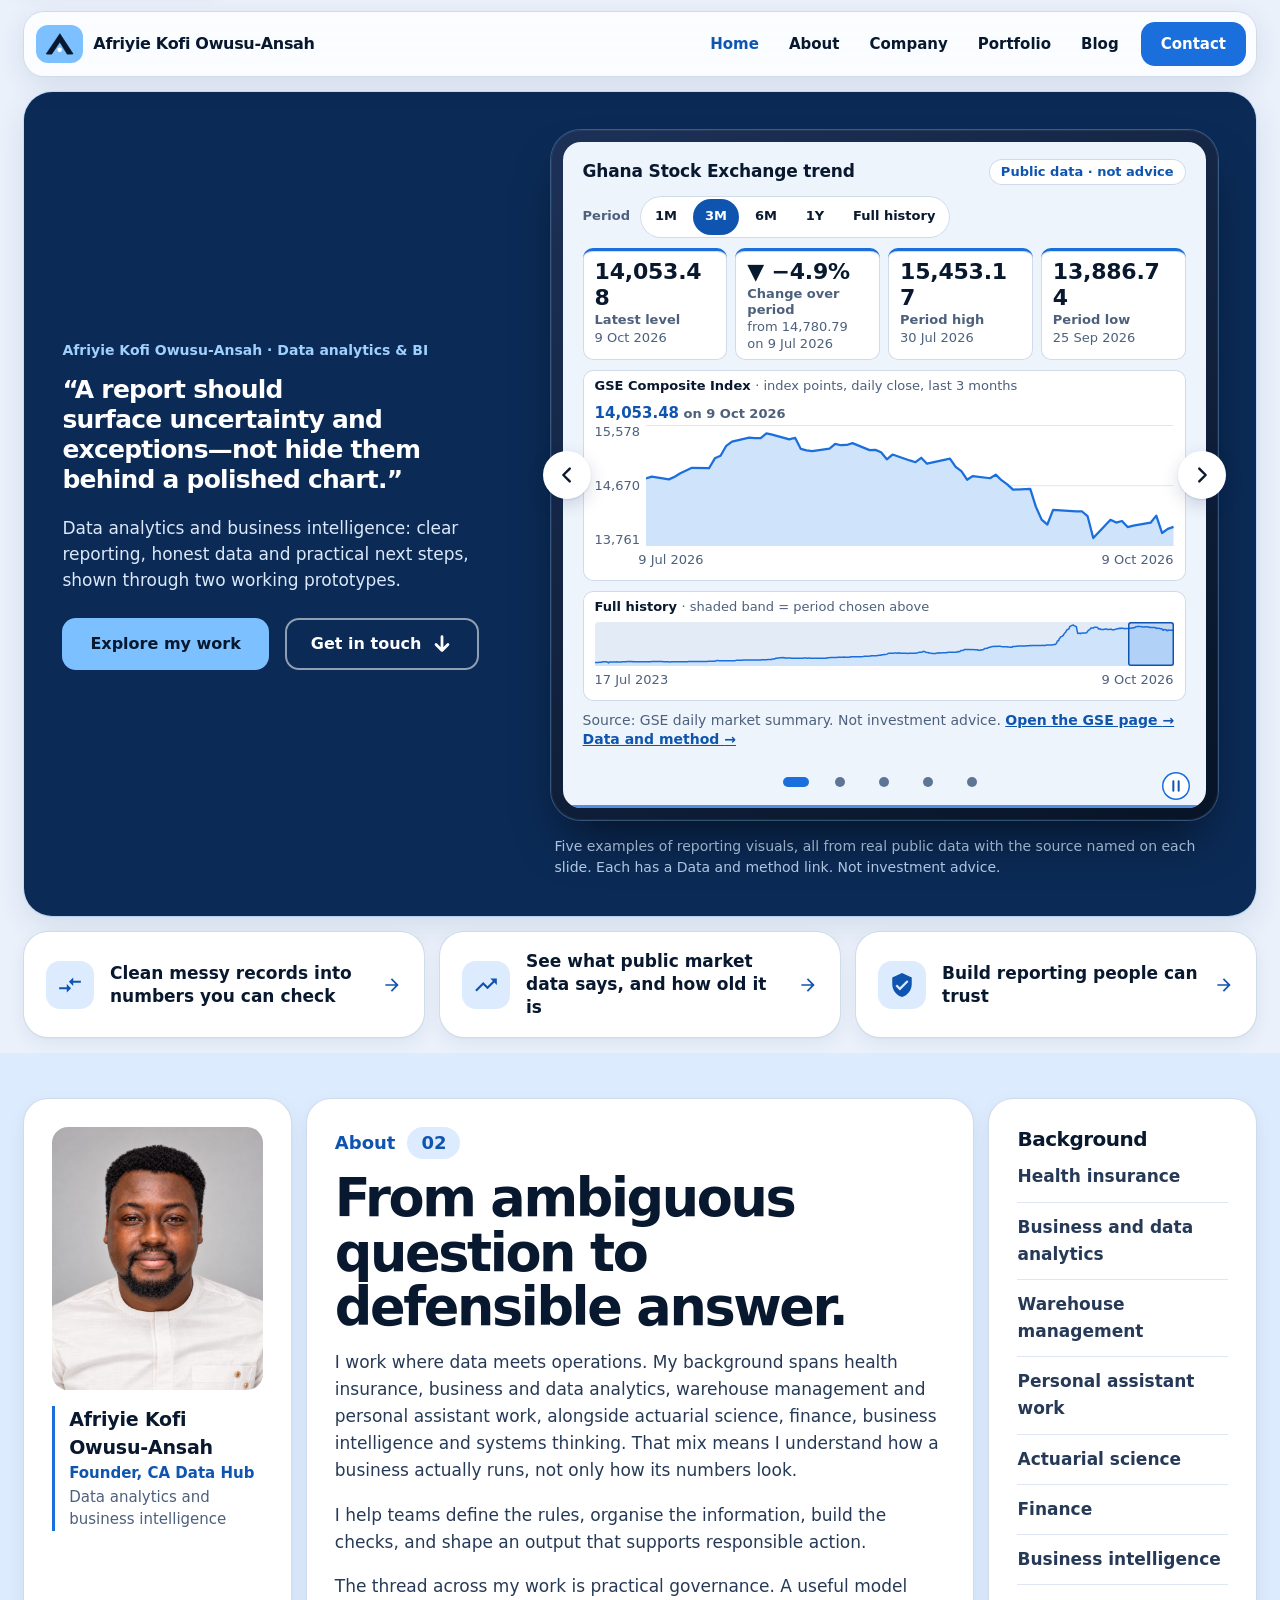
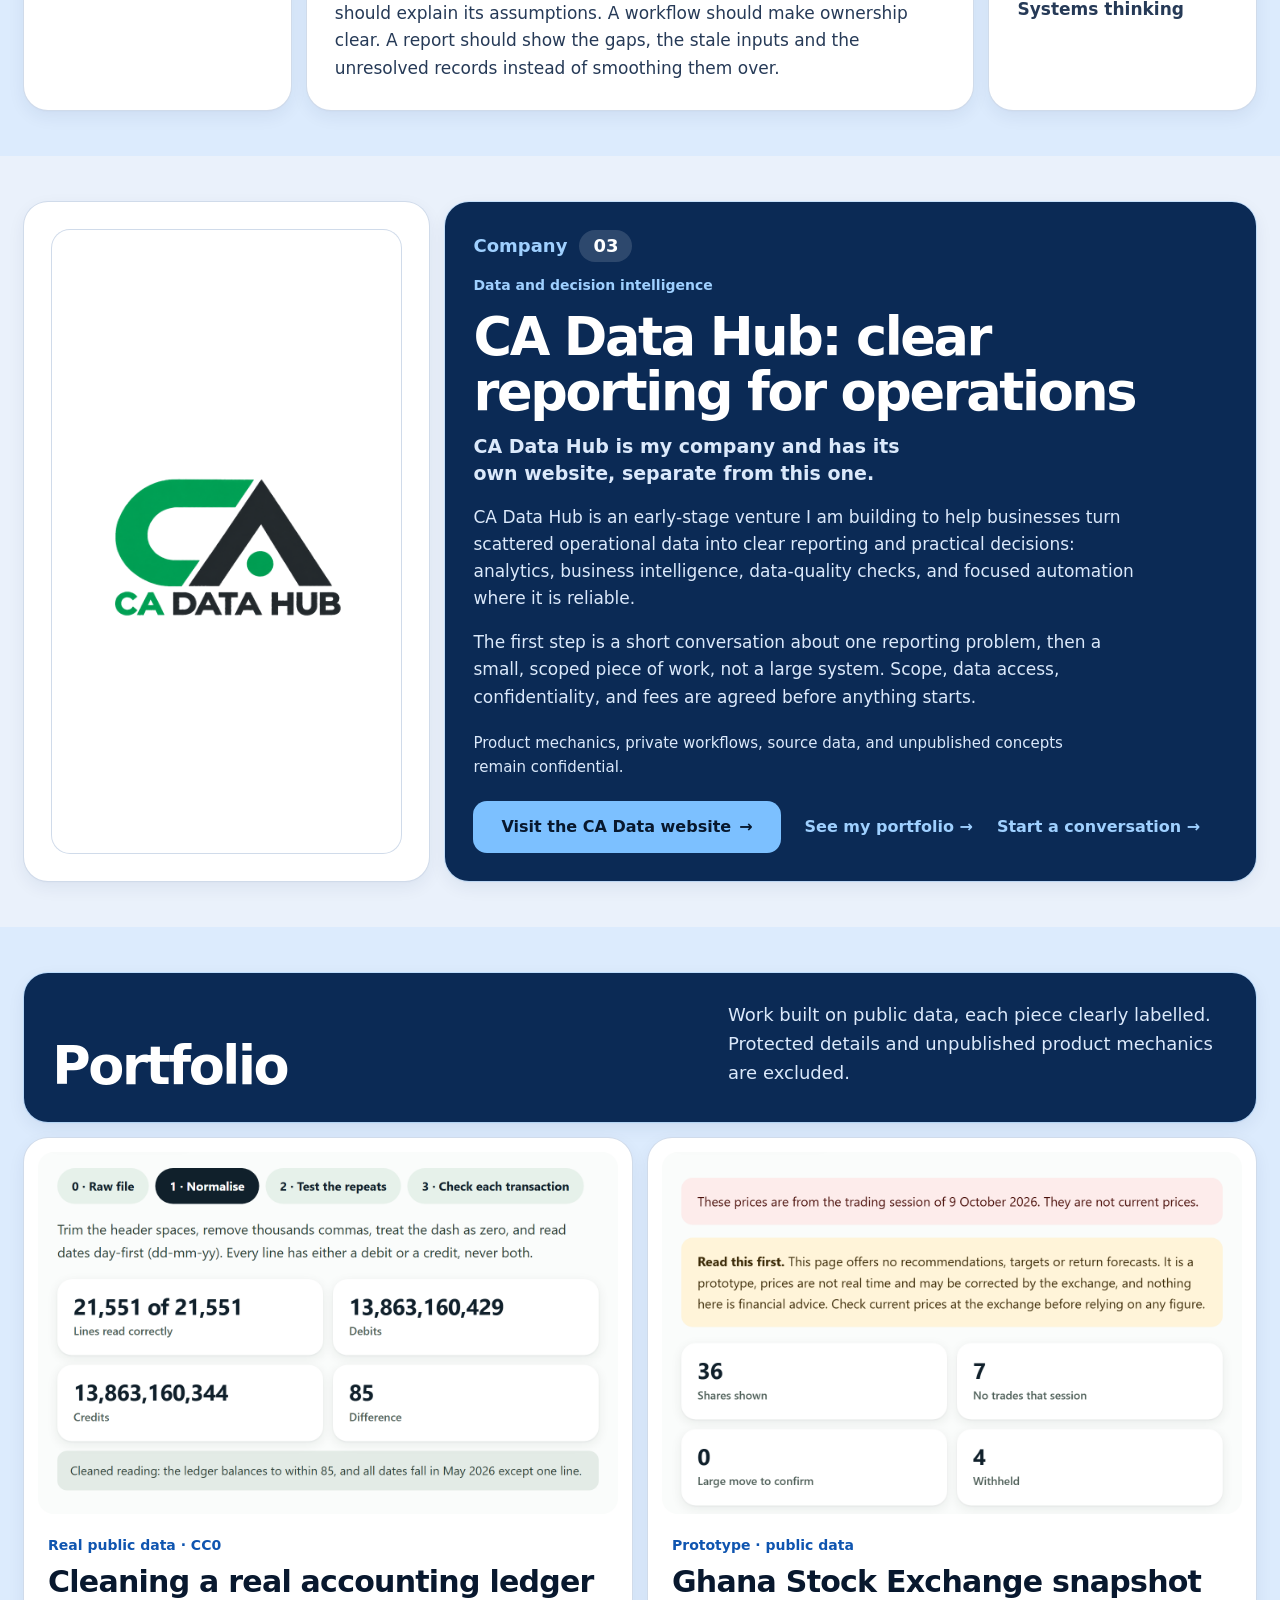
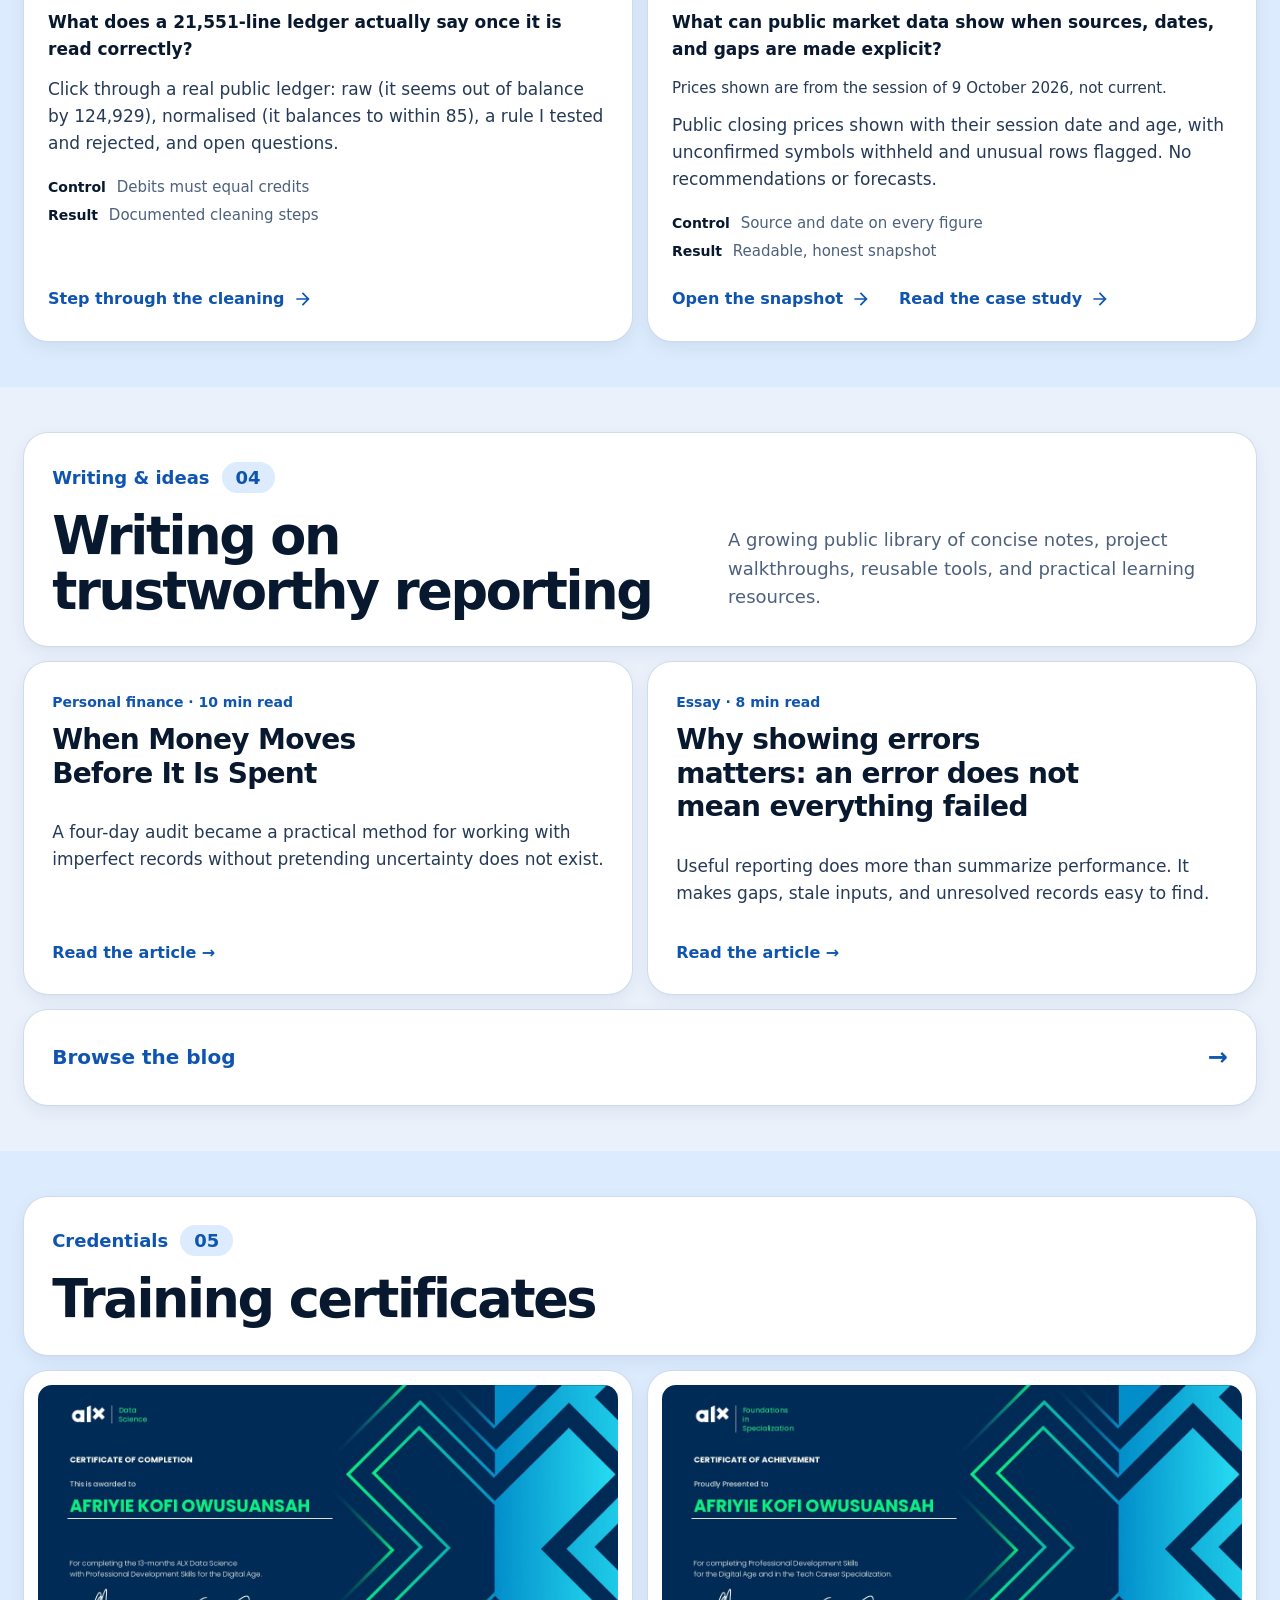
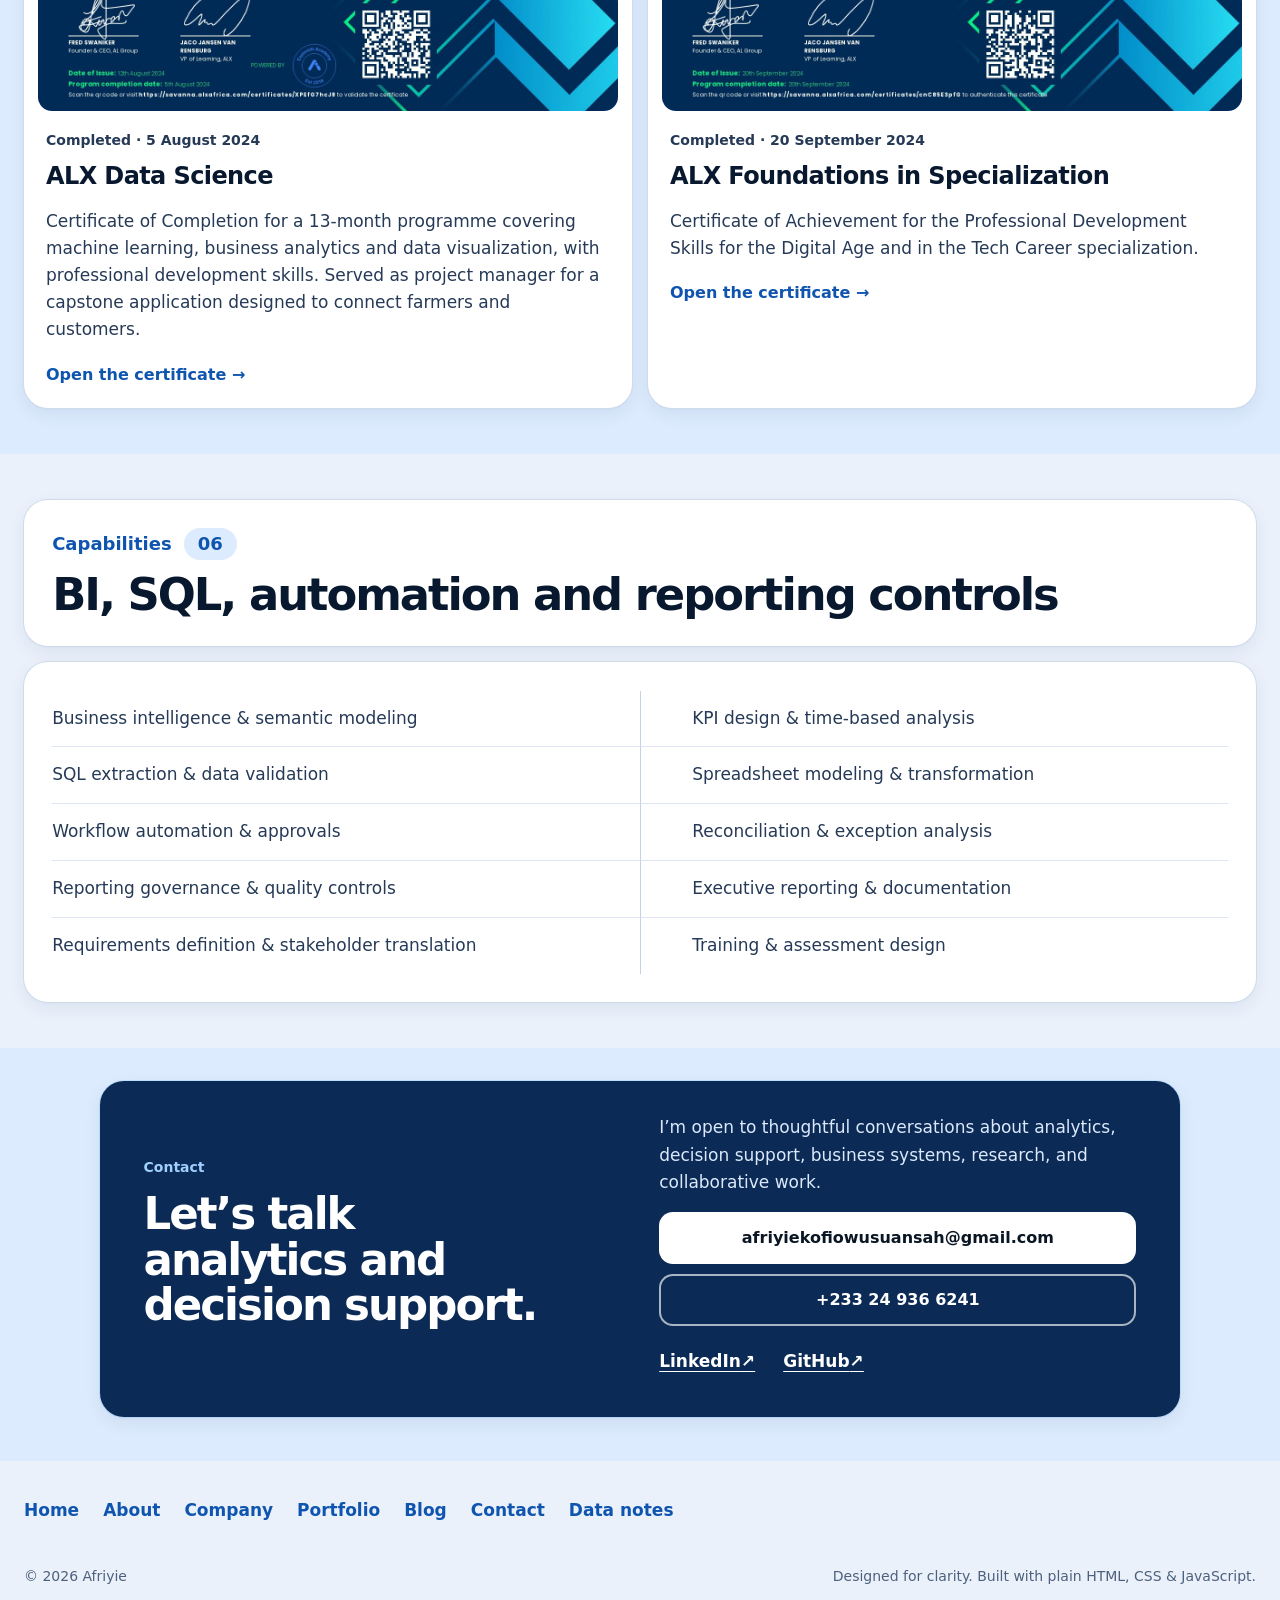
==== commit b871b902: "Phone view: Read more pattern, wide visuals, tighter type; Company line Co-Authored-By: Claude Sonne" ====
--- a/index.html
+++ b/index.html
@@ -178,7 +178,7 @@
           <div class="bt bt-text reveal">
             <div class="section-label"><span>About</span><span>02</span></div>
             <h2 id="about-title">From ambiguous question to defensible answer.</h2>
-            <div class="prose">
+            <div class="prose" data-readmore>
               <p>I work where data meets operations. My background spans health insurance, business and data analytics, warehouse management and personal assistant work, alongside actuarial science, finance, business intelligence and systems thinking. That mix means I understand how a business actually runs, not only how its numbers look.</p>
               <p>I help teams define the rules, organise the information, build the checks, and shape an output that supports responsible action.</p>
               <p>The thread across my work is practical governance. A useful model should explain its assumptions. A workflow should make ownership clear. A report should show the gaps, the stale inputs and the unresolved records instead of smoothing them over.</p>
@@ -198,9 +198,12 @@
             <div class="section-label"><span>Company</span><span>03</span></div>
             <p class="eyebrow">Data and decision intelligence</p>
             <h2 id="company-title">CA Data Hub: clear reporting for operations</h2>
+            <p class="company-sep">CA Data Hub is my company and has its own website, separate from this one.</p>
+            <div class="company-text" data-readmore>
             <p>CA Data Hub is an early-stage venture I am building to help businesses turn scattered operational data into clear reporting and practical decisions: analytics, business intelligence, data-quality checks, and focused automation where it is reliable.</p>
             <p>The first step is a short conversation about one reporting problem, then a small, scoped piece of work, not a large system. Scope, data access, confidentiality, and fees are agreed before anything starts.</p>
             <p class="company-note">Product mechanics, private workflows, source data, and unpublished concepts remain confidential.</p>
+            </div>
             <div class="company-links"><a href="https://cofyafriyie.github.io/ca-data-hub/" data-company-link class="button button-primary">Visit the CA Data website <span aria-hidden="true">→</span></a><a class="text-link" href="#work">See my portfolio <span aria-hidden="true">→</span></a><a class="text-link" href="#contact">Start a conversation <span aria-hidden="true">→</span></a></div>
           </div>
         </div>
@@ -217,9 +220,12 @@
               <div class="portfolio-body">
                 <span class="status">Real public data · CC0</span>
                 <h3 id="pc-recon">Cleaning a real accounting ledger</h3>
+                <p class="hook">Is the ledger really out of balance?</p>
+                <div class="rm-body" data-readmore>
                 <p class="q">What does a 21,551-line ledger actually say once it is read correctly?</p>
                 <p>Click through a real public ledger: raw (it seems out of balance by 124,929), normalised (it balances to within 85), a rule I tested and rejected, and open questions.</p>
                 <div class="project-meta"><span><b>Control</b> Debits must equal credits</span><span><b>Result</b> Documented cleaning steps</span></div>
+                </div>
                 <div class="portfolio-links"><a href="data-cleaning-walkthrough.html">Step through the cleaning <svg class="go" viewBox="0 0 24 24" aria-hidden="true" focusable="false" fill="currentColor"><path d="M12 4l-1.41 1.41L16.17 11H4v2h12.17l-5.58 5.59L12 20l8-8z"/></svg></a></div>
               </div>
             </article>
@@ -228,10 +234,13 @@
               <div class="portfolio-body">
                 <span class="status">Prototype · public data</span>
                 <h3 id="pc-gse">Ghana Stock Exchange snapshot</h3>
+                <p class="hook">Public prices, with their age shown.</p>
+                <div class="rm-body" data-readmore>
                 <p class="q">What can public market data show when sources, dates, and gaps are made explicit?</p>
                 <p class="asof">Prices shown are from the session of 9 October 2026, not current.</p>
                 <p>Public closing prices shown with their session date and age, with unconfirmed symbols withheld and unusual rows flagged. No recommendations or forecasts.</p>
                 <div class="project-meta"><span><b>Control</b> Source and date on every figure</span><span><b>Result</b> Readable, honest snapshot</span></div>
+                </div>
                 <div class="portfolio-links"><a href="demo-gse.html">Open the snapshot <svg class="go" viewBox="0 0 24 24" aria-hidden="true" focusable="false" fill="currentColor"><path d="M12 4l-1.41 1.41L16.17 11H4v2h12.17l-5.58 5.59L12 20l8-8z"/></svg></a><a href="gse-analysis-case-study.html">Read the case study <svg class="go" viewBox="0 0 24 24" aria-hidden="true" focusable="false" fill="currentColor"><path d="M12 4l-1.41 1.41L16.17 11H4v2h12.17l-5.58 5.59L12 20l8-8z"/></svg></a></div>
               </div>
             </article>
@@ -248,13 +257,15 @@
           <article class="note-card bt reveal">
                 <p class="note-meta">Personal finance · 10 min read</p>
                 <h3>When Money Moves Before It Is Spent</h3>
-                <p>A four-day audit became a practical method for working with imperfect records without pretending uncertainty does not exist.</p>
+                <p class="hook">A four-day audit, turned into a method.</p>
+                <p data-readmore>A four-day audit became a practical method for working with imperfect records without pretending uncertainty does not exist.</p>
                 <a class="card-link" href="reconstructing-personal-finances-from-imperfect-records.html">Read the article <span aria-hidden="true">→</span></a>
               </article>
           <article class="note-card bt reveal">
                 <p class="note-meta">Essay · 8 min read</p>
                 <h3>Why showing errors matters: an error does not mean everything failed</h3>
-                <p>Useful reporting does more than summarize performance. It makes gaps, stale inputs, and unresolved records easy to find.</p>
+                <p class="hook">Make gaps and stale inputs easy to see.</p>
+                <p data-readmore>Useful reporting does more than summarize performance. It makes gaps, stale inputs, and unresolved records easy to find.</p>
                 <a class="card-link" href="exception-first-reporting.html">Read the article <span aria-hidden="true">→</span></a>
               </article>
           <a class="bt bt-bar reveal" href="blog.html"><span>Browse the blog</span><span class="go-arrow" aria-hidden="true">→</span></a>
@@ -269,11 +280,11 @@
           </div>
           <article class="credential-card bt reveal">
                 <a class="cert-img" href="assets/certificates/alx-data-science-2024-08-05.jpeg"><img src="assets/certificates/alx-data-science-2024-08-05.jpeg" width="1280" height="720" loading="lazy" alt="ALX Data Science certificate of completion issued to Afriyie Kofi Owusuansah, dated August 2024" /></a>
-                <div><p class="note-meta">Completed · 5 August 2024</p><h3>ALX Data Science</h3><p>Certificate of Completion for a 13-month programme covering machine learning, business analytics and data visualization, with professional development skills. Served as project manager for a capstone application designed to connect farmers and customers.</p><a class="text-link" href="assets/certificates/alx-data-science-2024-08-05.jpeg">Open the certificate <span aria-hidden="true">→</span></a></div>
+                <div><p class="note-meta">Completed · 5 August 2024</p><h3>ALX Data Science</h3><p class="hook">13 months of data science training.</p><p data-readmore>Certificate of Completion for a 13-month programme covering machine learning, business analytics and data visualization, with professional development skills. Served as project manager for a capstone application designed to connect farmers and customers.</p><a class="text-link" href="assets/certificates/alx-data-science-2024-08-05.jpeg">Open the certificate <span aria-hidden="true">→</span></a></div>
               </article>
           <article class="credential-card bt reveal">
                 <a class="cert-img" href="assets/certificates/alx-foundations-specialization-2024-09-20.jpeg"><img src="assets/certificates/alx-foundations-specialization-2024-09-20.jpeg" width="1280" height="720" loading="lazy" alt="ALX Foundations in Specialization certificate of achievement issued to Afriyie Kofi Owusuansah, dated September 2024" /></a>
-                <div><p class="note-meta">Completed · 20 September 2024</p><h3>ALX Foundations in Specialization</h3><p>Certificate of Achievement for the Professional Development Skills for the Digital Age and in the Tech Career specialization.</p><a class="text-link" href="assets/certificates/alx-foundations-specialization-2024-09-20.jpeg">Open the certificate <span aria-hidden="true">→</span></a></div>
+                <div><p class="note-meta">Completed · 20 September 2024</p><h3>ALX Foundations in Specialization</h3><p class="hook">Professional skills for a tech career.</p><p data-readmore>Certificate of Achievement for the Professional Development Skills for the Digital Age and in the Tech Career specialization.</p><a class="text-link" href="assets/certificates/alx-foundations-specialization-2024-09-20.jpeg">Open the certificate <span aria-hidden="true">→</span></a></div>
               </article>
         </div>
       </section>
@@ -285,7 +296,7 @@
             <h2 id="skills-title">BI, SQL, automation and reporting controls</h2>
           </div>
           <div class="bt bt-table reveal">
-            <table class="skill-table">
+            <table class="skill-table" data-readmore>
                 <caption class="sr-only">Professional capabilities (a plain list; nothing here is clickable)</caption>
                 <tbody>
                 <tr><td>Business intelligence &amp; semantic modeling</td><td>KPI design &amp; time-based analysis</td></tr>
--- a/styles.css
+++ b/styles.css
@@ -964,3 +964,180 @@
 .section-label { align-items: center; gap: 12px; font-size: 1.125rem; font-weight: 700; line-height: 1.2; }
 .section-label span + span { padding: 5px 14px; font-size: 1.125rem; }
 @media (max-width: 560px) { .section-label, .section-label span + span { font-size: 1.0625rem; } }
+
+/* ===== Round 10 (16 Oct 2026): phone view. Shorter, less busy. Phone rules live only inside max-width: 700px; desktop rules above are untouched. ===== */
+.hook { display: none; }
+@media (min-width: 701px) { .rm-body { display: contents; } } /* keeps the wide-screen card layout exactly as before the Read more wrapper */
+.rm-btn { align-self: flex-start; display: inline-flex; align-items: center; justify-content: center; min-height: 44px; margin: 6px 0 2px; padding: 0 18px; border: 2px solid var(--accent); border-radius: 12px; background: transparent; color: var(--accent-dark); font: inherit; font-size: .9375rem; font-weight: 700; cursor: pointer; }
+.rm-btn:hover { background: var(--soft); }
+.rm-btn:focus-visible { outline: 3px solid var(--accent); outline-offset: 3px; }
+.bt-navy .rm-btn { border-color: rgba(255,255,255,.7); color: #fff; }
+.bt-navy .rm-btn:hover { background: rgba(255,255,255,.14); }
+.bt-navy .rm-btn:focus-visible { outline-color: #fff; }
+
+/* DESKTOP CHANGE D1: "my company, a separate site" line in the Company section (all widths). To revert: delete this rule and the <p class="company-sep"> line in index.html. */
+.company-copy .company-text > p { max-width: 62ch; color: var(--band-text); } /* same look as before the paragraphs were wrapped for Read more */
+.company-copy .company-sep { margin: 0 0 14px; color: #fff; font-size: 1.1875rem; font-weight: 650; line-height: 1.4; }
+
+@media (max-width: 700px) {
+  :root { --tile-pad: 16px; --radius: 20px; }
+  body { font-size: .96875rem; line-height: 1.55; }
+  h2, .bt h2 { font-size: 1.75rem; line-height: 1.08; letter-spacing: -.035em; margin-bottom: 10px; }
+  .demo-body h2, .section-grid h2, .article-body h2, .article-cta h2 { font-size: 1.5rem; }
+  .bt h3, h3 { font-size: 1.125rem; }
+  .section-label { margin-bottom: 8px; font-size: .9375rem; gap: 8px; }
+  .section-label span + span { padding: 2px 10px; font-size: .9375rem; }
+  .eyebrow { margin-bottom: 8px; font-size: .8125rem; }
+  .band { padding: 16px 0; }
+  .contact.band { padding: 8px 0 24px; }
+  .bento { gap: 12px; }
+  .bt { padding: 16px; }
+  .bt-head p, .bento-work .bt-head p, .bt-head.bt-top p { font-size: 1rem; padding-bottom: 0; }
+  .button { min-height: 44px; padding: 8px 18px; font-size: .9375rem; }
+  .button-secondary { min-height: 44px; padding: 6px 16px; gap: 6px; }
+  .button-secondary .arrow { width: 18px; height: 18px; }
+
+  /* Read more: hook line, clipped block, expand button */
+  .rm-on .hook { display: block; margin: 0 0 6px; color: var(--accent-dark); font-size: 1rem; font-weight: 700; line-height: 1.3; }
+  .rm-collapsed { overflow: hidden; max-height: 3.35em; line-height: 1.6; -webkit-mask-image: linear-gradient(#000 calc(100% - .5em), transparent); mask-image: linear-gradient(#000 calc(100% - .5em), transparent); }
+  .rm-collapsed p { margin-bottom: 0; }
+  .rm-collapsed > p:first-child { margin-top: 0; }
+  .rm-collapsed.skill-table { max-height: 9.5rem; }
+
+  /* Header and hero */
+  .hero { padding: 72px 0 12px; }
+  .hero-grid { gap: 12px; padding: 16px 10px; border-radius: 20px; }
+  .hero-copy { padding: 0 6px; }
+  .hero-copy h1 { max-width: none; margin: 6px 0 10px; font-size: 1.375rem; line-height: 1.22; }
+  .hero-copy .hero-intro { font-size: 1rem; line-height: 1.5; }
+  .hero-copy .hero-actions { flex-direction: row; flex-wrap: wrap; gap: 8px; margin-top: 14px; }
+  .hero-shot figcaption { margin-top: 10px; padding: 0 6px; font-size: .8125rem; line-height: 1.4; }
+  .bento-options { margin-top: 12px; gap: 8px; }
+  .option.bt { min-height: 56px; padding: 8px 14px; gap: 12px; font-size: .9375rem; }
+  .option.bt .ic { width: 20px; height: 20px; padding: 8px; border-radius: 12px; }
+
+  /* Slideshow: lighter frame, compact KPI cards, wide charts */
+  .device { padding: 4px; border-radius: 18px; }
+  .slideshow-card { border-radius: 14px; }
+  .slide { gap: 8px; padding: 10px 10px 4px; }
+  .slide-title { font-size: 1rem; }
+  .slide-head { gap: 2px 8px; }
+  .slide-tag { padding: 2px 10px; }
+  .report { gap: 8px; }
+  .slicer { gap: 2px 8px; }
+  .seg { min-width: 40px; padding-inline: 6px; }
+  .kpis { gap: 6px; }
+  .kpi { padding: 5px 9px; }
+  .kpi-val { font-size: 1.0625rem; line-height: 1.15; }
+  .kpi-label, .kpi-sub { line-height: 1.2; }
+  .tiles, .tiles-col { gap: 8px; }
+  .tile { padding: 7px 9px 8px; }
+  .tile-title { margin-bottom: 4px; line-height: 1.25; }
+  .chart-panel, .chart-body { flex: none; }
+  .chart-wrap { min-height: 0; aspect-ratio: 2.4 / 1; }
+  .over-wrap { height: 26px; }
+  .bars-box { min-height: 0; height: 128px; }
+  .att-table td { padding: 3px 1px; }
+  .tile-note { margin-top: 4px; }
+  .donut-box { display: grid; grid-template-columns: auto minmax(0, 1fr); align-items: center; gap: 2px 12px; justify-content: stretch; }
+  .donut { grid-row: 1 / span 2; width: 88px; height: 88px; }
+  .donut-cap { align-self: end; }
+  .key { align-self: start; }
+  .hbars { gap: 8px; }
+  .slide-foot { display: flex; flex-wrap: wrap; align-items: center; column-gap: 14px; font-size: .8125rem; line-height: 1.35; }
+  .slide-foot a { margin-right: 0; }
+  .js .slides { flex: none; align-items: flex-start; }
+
+  /* About: small round portrait beside the name; background as chips */
+  .bt-portrait { flex-direction: row; align-items: center; gap: 14px; padding: 12px 14px; }
+  .portrait.bt-portrait { max-width: none; }
+  .bt-portrait img { flex: none; width: 76px; height: 76px; max-width: none; aspect-ratio: 1; border-radius: 50%; object-position: center 20%; }
+  .bt-portrait figcaption { margin-top: 0; font-size: .875rem; line-height: 1.35; }
+  .portrait .cap-name { font-size: 1.0625rem; }
+  .bt-facts h3 { margin-bottom: 8px; font-size: 1rem; }
+  .fact-list { display: flex; flex-wrap: wrap; gap: 6px; }
+  .fact-list li, .fact-list li:first-child { padding: 5px 12px; border: 0; border-radius: 99px; background: var(--soft); color: var(--ink); font-size: .875rem; line-height: 1.3; }
+  .bt-text .prose p { margin-bottom: .8em; }
+
+  /* Company */
+  .bt-logo { padding: 10px; }
+  .bt-logo .company-mark { padding: 8px; }
+  .bt-logo .company-mark img { max-width: 130px; }
+  .company-copy .company-sep { margin-bottom: 8px; font-size: 1.0625rem; }
+  .company-copy .company-text > p { max-width: none; }
+  .company-links { gap: 0 18px; margin-top: 10px; }
+  .company-links .button-primary { width: 100%; }
+
+  /* Portfolio, writing, certificates */
+  .portfolio-card.bt { padding: 10px 10px 12px; }
+  .portfolio-card .shot img { aspect-ratio: 2 / 1; object-position: top; border-radius: 12px; }
+  .portfolio-body { padding: 10px 4px 0; }
+  .portfolio-body h3 { margin: 0 0 2px; font-size: 1.1875rem; }
+  .status { margin-bottom: 2px; font-size: .8125rem; }
+  .rm-body { display: flex; flex-direction: column; }
+  .portfolio-body .asof { order: -1; margin: 0 0 6px; font-size: .8125rem; }
+  .portfolio-body p { margin-bottom: 8px; }
+  .portfolio-links { gap: 0 18px; padding-top: 0; }
+  .portfolio-links a { font-size: .9375rem; }
+  .note-card.bt h3 { margin-bottom: 4px; font-size: 1.125rem; }
+  .note-meta { margin-bottom: 4px; }
+  .note-card p:not(.note-meta) { margin: 0; }
+  .card-link { padding-top: 0; }
+  .bt-bar { min-height: 56px; font-size: 1.0625rem; }
+  .credential-card.bt { display: grid; grid-template-columns: 96px minmax(0, 1fr); column-gap: 12px; row-gap: 2px; padding: 12px; }
+  .credential-card.bt > div { display: contents; padding: 0; }
+  .credential-card .cert-img { grid-column: 1; grid-row: 1 / span 3; align-self: start; border-radius: 8px; }
+  .credential-card .note-meta, .credential-card h3, .credential-card .hook { grid-column: 2; }
+  .credential-card h3 { margin: 0; font-size: 1.0625rem; }
+  .credential-card p[data-readmore], .credential-card .rm-btn, .credential-card .text-link { grid-column: 1 / -1; }
+  .credential-card p { margin: 4px 0 0; }
+  .credential-card .rm-btn { justify-self: start; }
+
+  /* Phone: section headings sit on the band instead of in their own tile; article and certificate cards put Read more and the link on one row */
+  .bento-work .bt-head, .bento-ideas .bt-head, .bento-creds .bt-head, .bento-skills .bt-head { padding: 6px 2px 0; background: none; box-shadow: none; }
+  .bento-work .bt-head h2, .bento-ideas .bt-head h2, .bento-creds .bt-head h2, .bento-skills .bt-head h2 { color: var(--ink); margin-bottom: 4px; }
+  .bento-work .bt-head p, .bento-ideas .bt-head p { color: var(--muted); }
+  .bento-work .bt-head .section-label, .bento-ideas .bt-head .section-label, .bento-creds .bt-head .section-label, .bento-skills .bt-head .section-label { color: var(--accent-dark); }
+  .bento-work .bt-head .section-label span + span, .bento-ideas .bt-head .section-label span + span, .bento-creds .bt-head .section-label span + span, .bento-skills .bt-head .section-label span + span { background: var(--soft); color: var(--accent-dark); }
+  .note-card.bt { display: grid; grid-template-columns: auto minmax(0, 1fr); column-gap: 12px; align-items: center; }
+  .note-card.bt > * { grid-column: 1 / -1; }
+  .note-card.bt > .rm-btn { grid-column: 1; }
+  .note-card.bt > .card-link { grid-column: 2; justify-self: end; margin: 0; }
+  .var-table th, .var-table td { padding: 3px 5px; }
+  .tile-bars { padding-bottom: 6px; }
+
+  /* Capabilities and contact */
+  .bt-skillhead h2 { font-size: 1.5rem; margin-bottom: 0; }
+  .bt-table { display: block; }
+  .skill-table td, .skill-table td + td { padding: 9px 0; font-size: .9375rem; line-height: 1.35; }
+  .contact-grid.bt { gap: 10px; padding: 18px 16px; }
+  .contact h2 { font-size: 1.625rem; margin-bottom: 0; }
+  .contact-copy > p:first-child { margin-bottom: 12px; font-size: .9375rem; }
+  .contact-copy .button { min-height: 48px; margin-bottom: 8px; font-size: .9375rem; }
+  .social-links { margin-top: 0; }
+  .footer-nav a { padding: 0 8px; }
+  .site-footer { padding: 8px 0 16px; }
+
+  /* Sub-pages: same tightening (desktop look unchanged) */
+  .article-hero h1, .blog-hero h1 { font-size: 1.875rem; }
+  .article-hero > .shell, .blog-hero > .shell { padding: 20px 16px; }
+  .article-deck, .blog-hero > .shell > p:last-child { font-size: 1.0625rem; }
+  .article-body { padding: 18px 14px; }
+  .article-body p, .article-body li { font-size: 1rem; }
+  .article-body h2 { margin: 28px 0 10px; }
+  .article-body blockquote { margin: 24px 0; padding: 16px; font-size: 1.125rem; }
+  .article-cta { margin-top: 36px; padding: 20px; }
+  .method-grid { gap: 10px; margin: 20px 0; }
+  .method-card { padding: 16px; }
+  .demo-kpis { gap: 8px; }
+  .demo-kpis div { padding: 12px 14px; }
+  .blog-card { padding: 18px 0; }
+}
+
+/* ===== Round 10 QA fixes (16 Oct 2026) ===== */
+.company-copy .company-sep { text-wrap: balance; } /* avoids the one-word last line ("one.") at 1440 px; only the D1 line is affected */
+@media (max-width: 700px) {
+  .ctl-prev { left: 6px; } .ctl-next { right: 6px; } /* later desktop rules (left/right -20px) pushed the phone arrows outside the navy panel */
+  .footer-inner { align-items: flex-start; } /* (c) line was centred, the next line left-aligned */
+  .js .slides { align-items: stretch; } .slide .report, .slide .tiles { flex: none; } .slide-foot { margin-top: auto; } /* stable slideshow height: the source line and links sit at the bottom, any spare space is above them */
+}
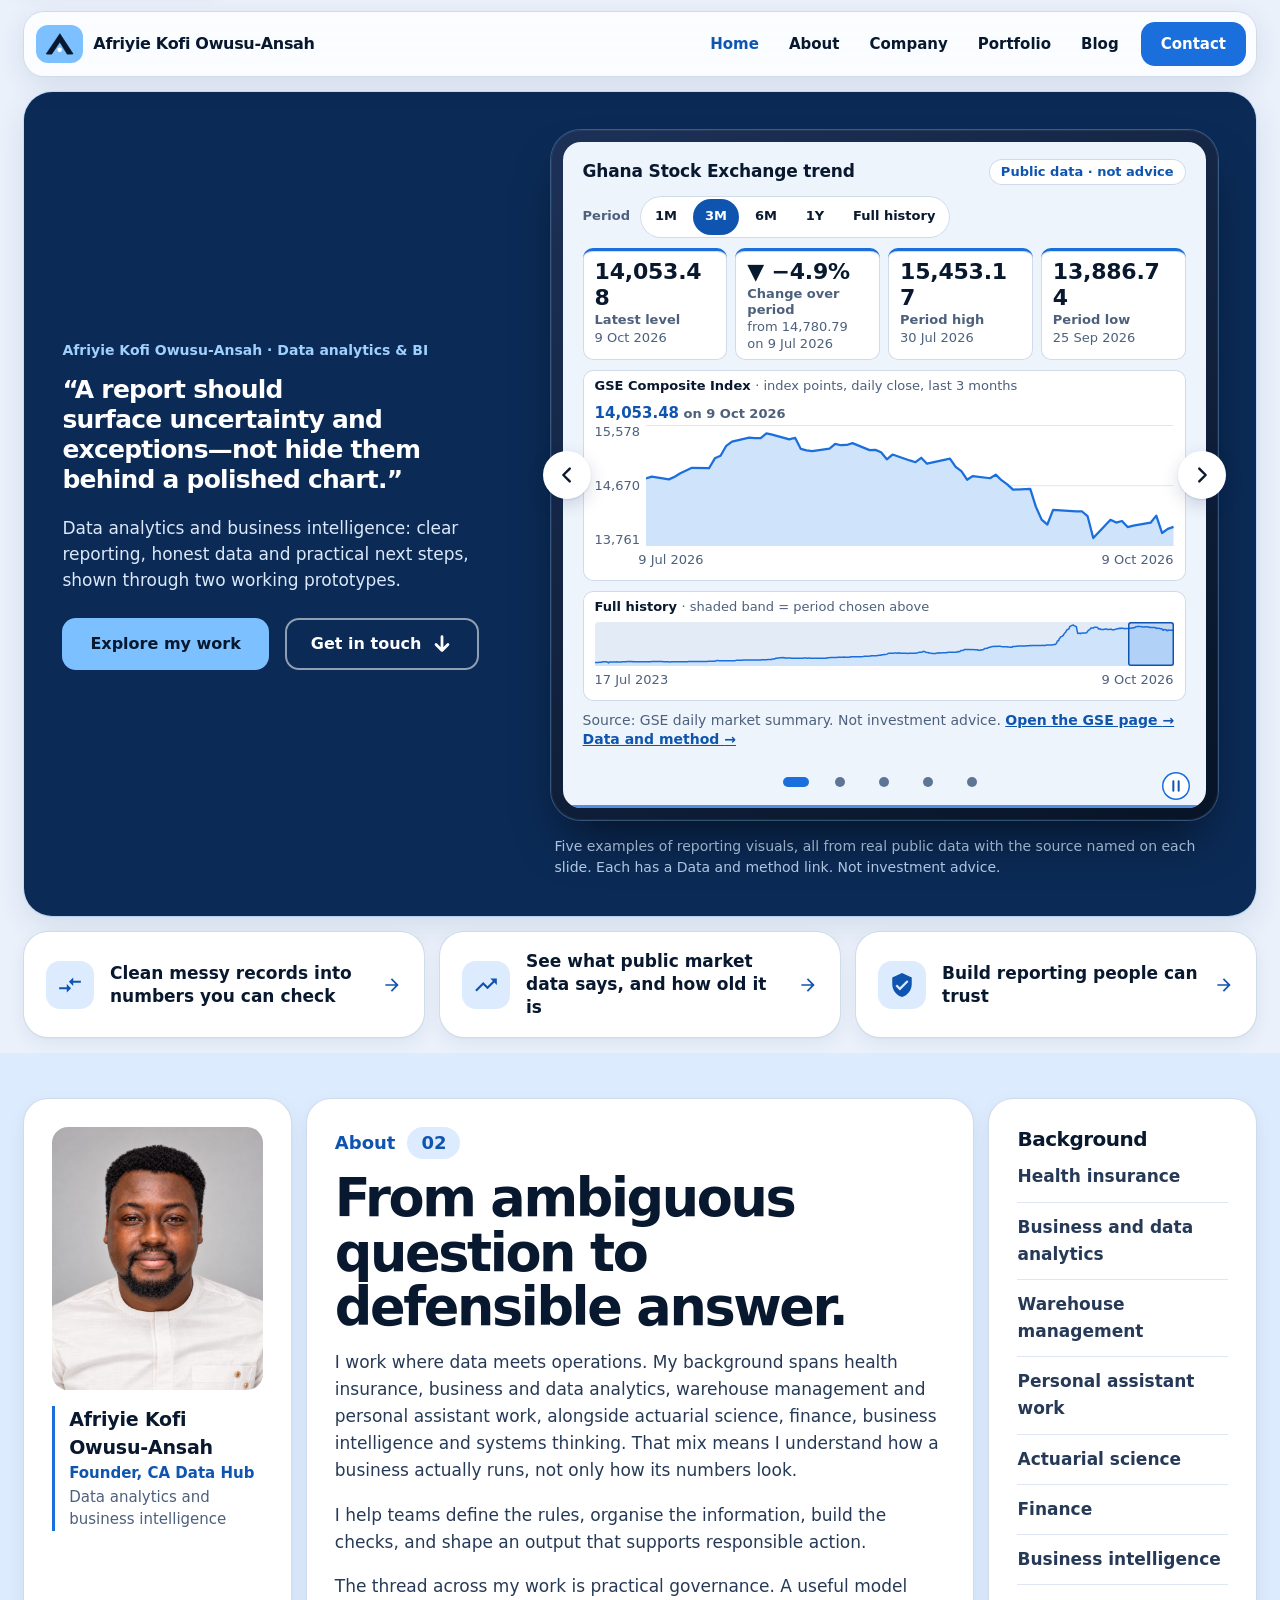
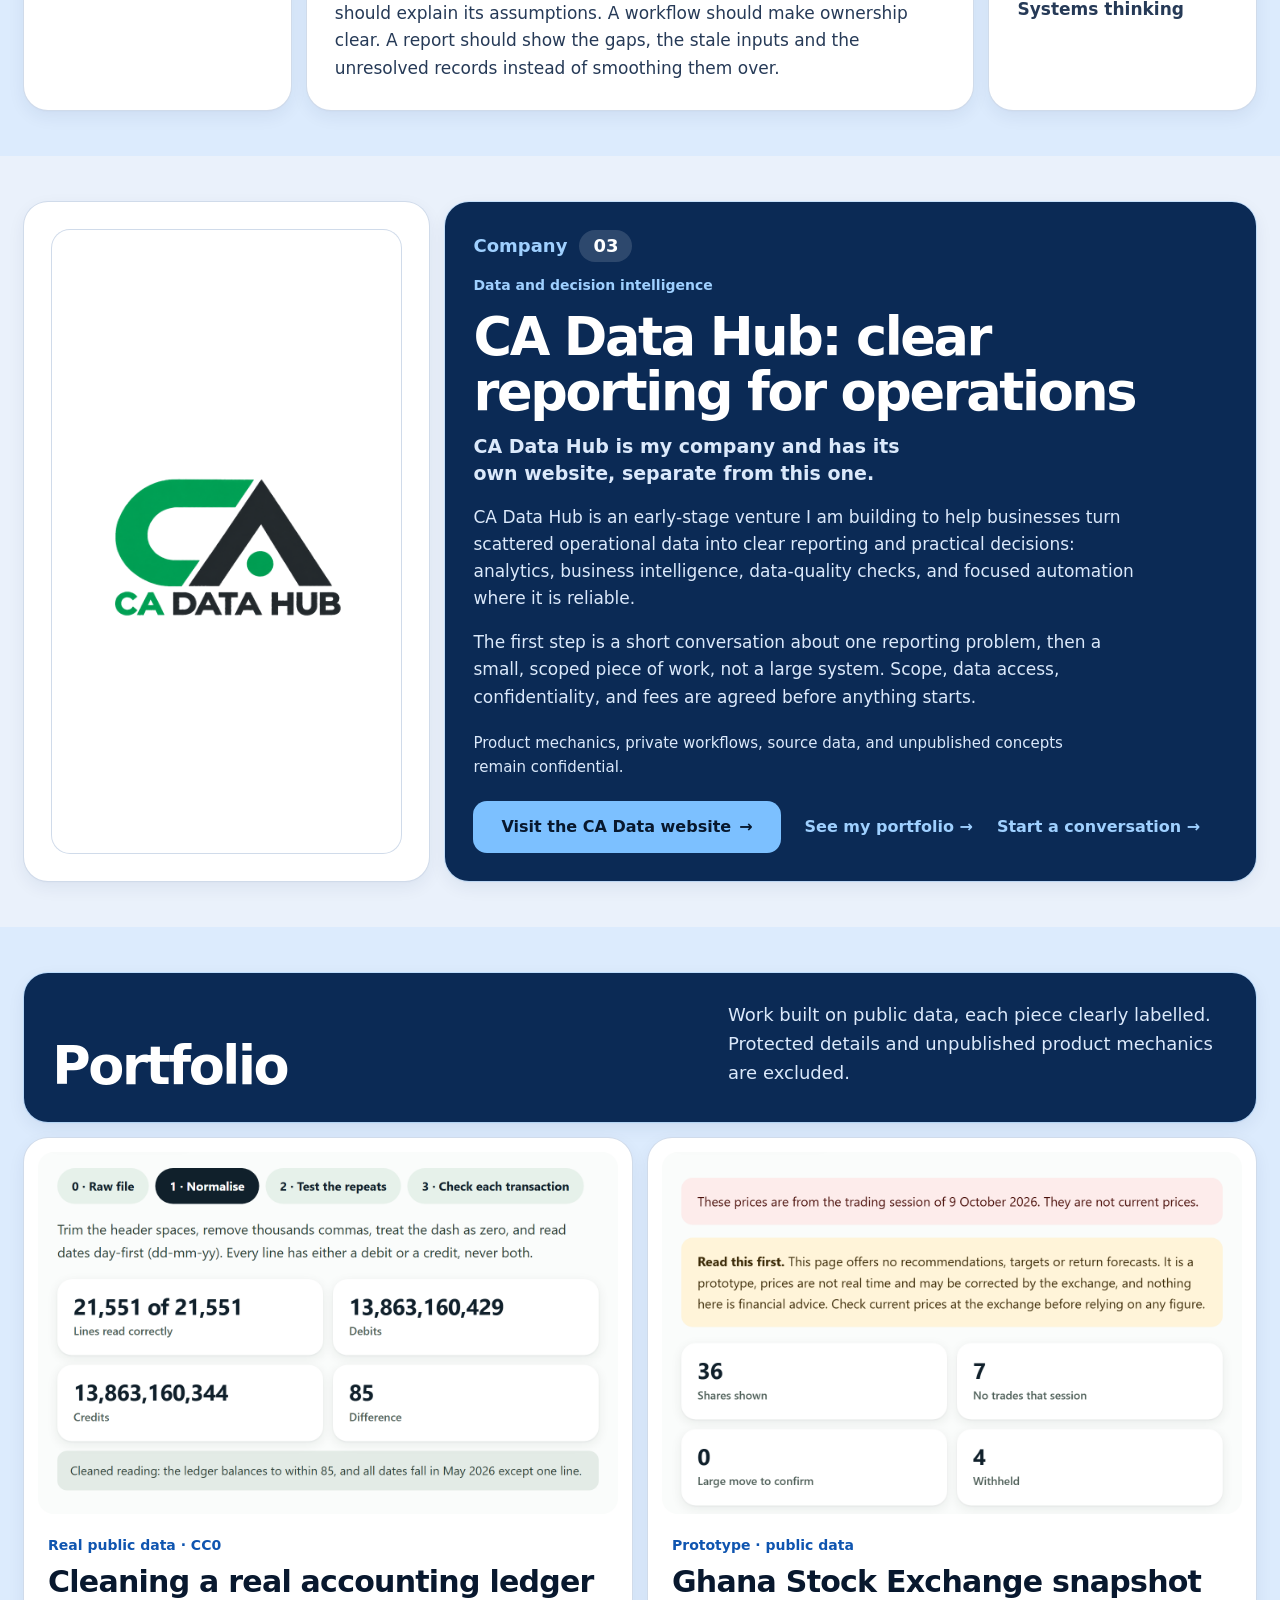
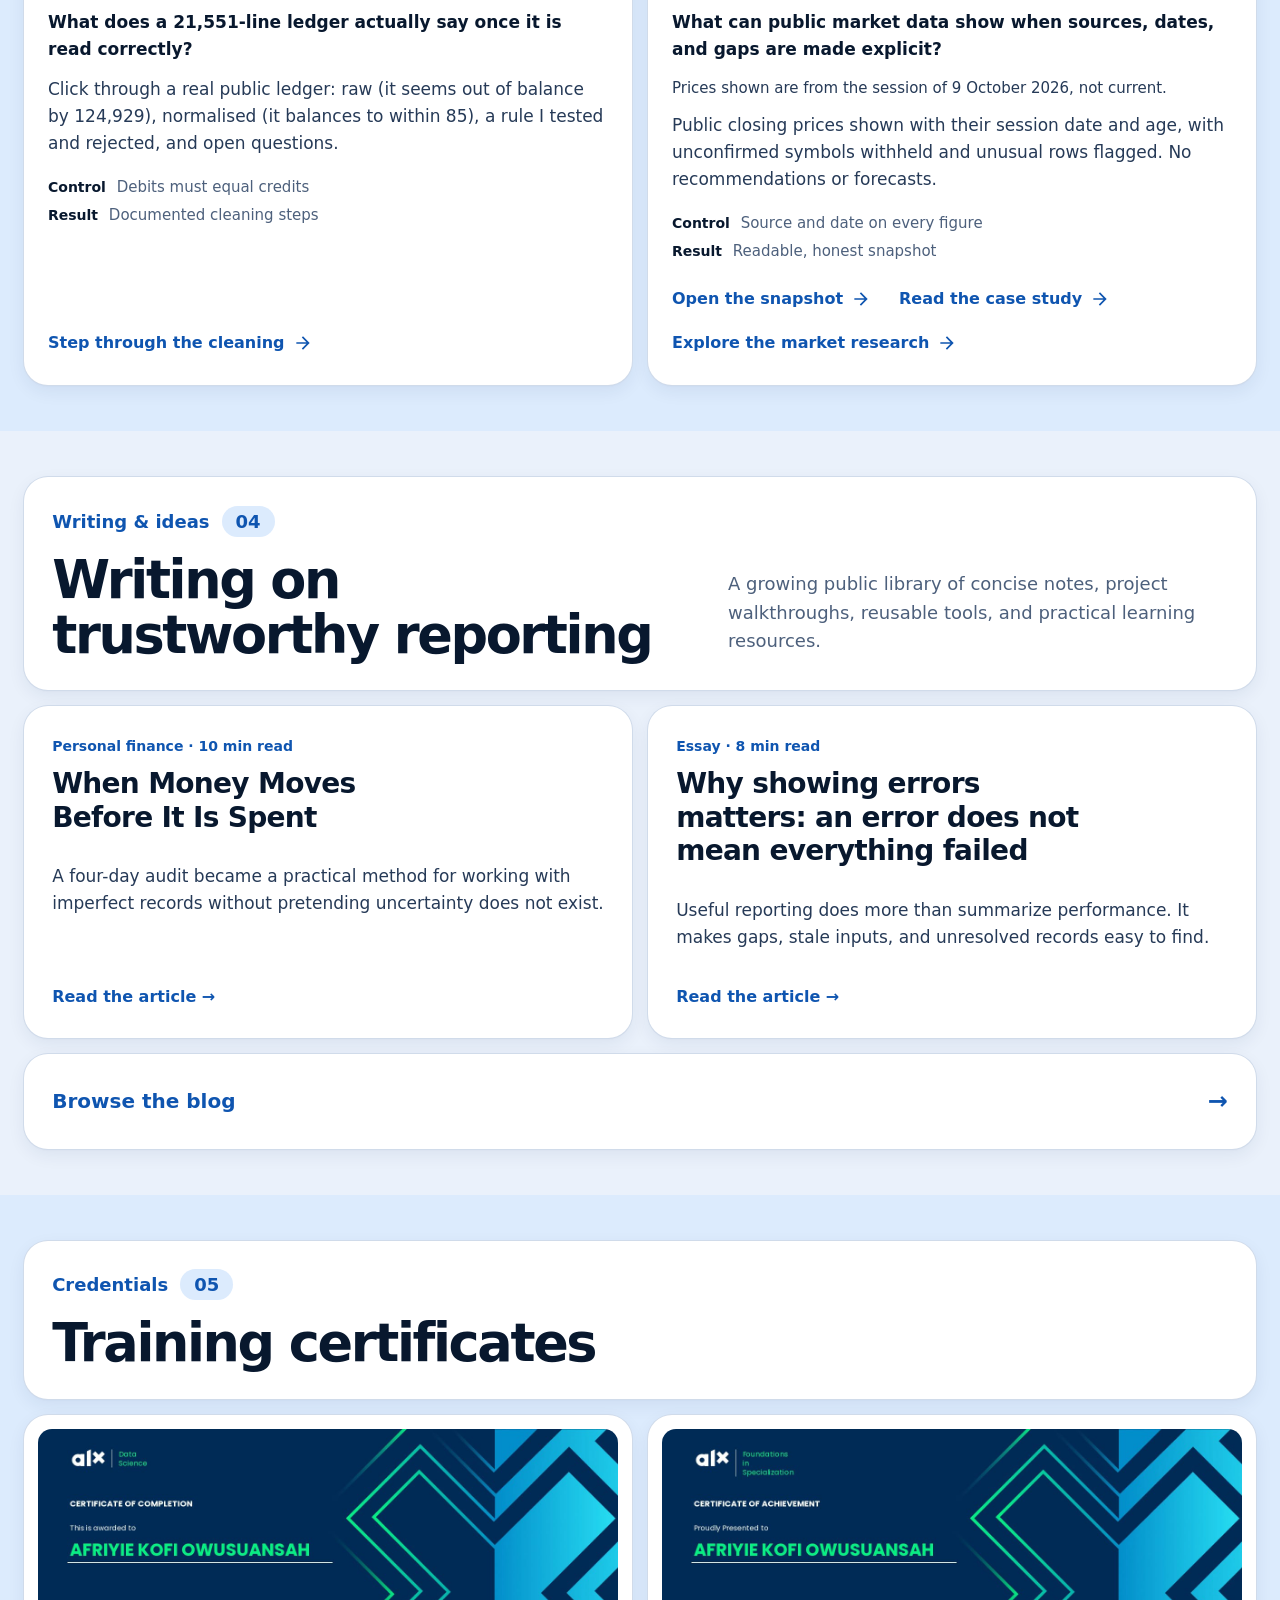
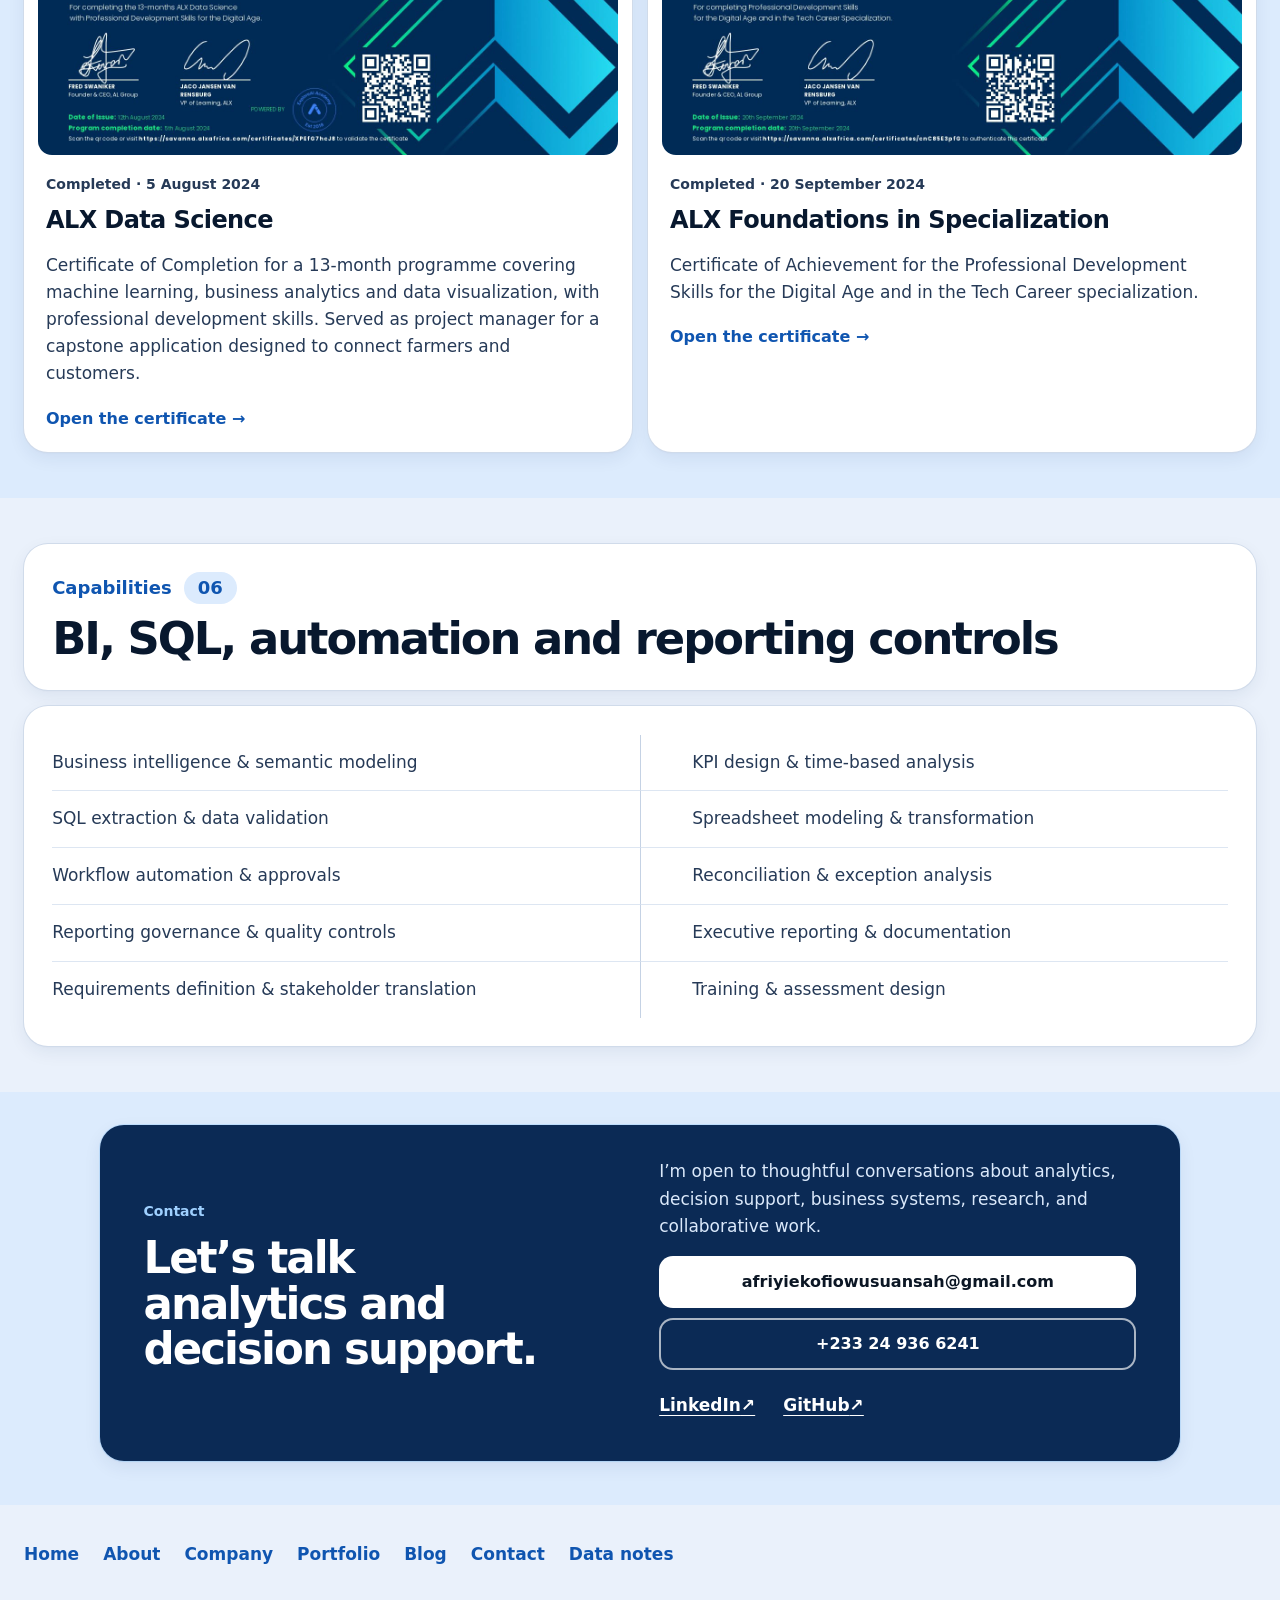
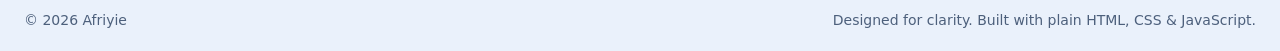
==== commit 321c1057: "Add GSE Market Intelligence research page and link it from the portfolio Co-Authored-By: Claude Sonn" ====
--- a/index.html
+++ b/index.html
@@ -241,7 +241,7 @@
                 <p>Public closing prices shown with their session date and age, with unconfirmed symbols withheld and unusual rows flagged. No recommendations or forecasts.</p>
                 <div class="project-meta"><span><b>Control</b> Source and date on every figure</span><span><b>Result</b> Readable, honest snapshot</span></div>
                 </div>
-                <div class="portfolio-links"><a href="demo-gse.html">Open the snapshot <svg class="go" viewBox="0 0 24 24" aria-hidden="true" focusable="false" fill="currentColor"><path d="M12 4l-1.41 1.41L16.17 11H4v2h12.17l-5.58 5.59L12 20l8-8z"/></svg></a><a href="gse-analysis-case-study.html">Read the case study <svg class="go" viewBox="0 0 24 24" aria-hidden="true" focusable="false" fill="currentColor"><path d="M12 4l-1.41 1.41L16.17 11H4v2h12.17l-5.58 5.59L12 20l8-8z"/></svg></a></div>
+                <div class="portfolio-links"><a href="demo-gse.html">Open the snapshot <svg class="go" viewBox="0 0 24 24" aria-hidden="true" focusable="false" fill="currentColor"><path d="M12 4l-1.41 1.41L16.17 11H4v2h12.17l-5.58 5.59L12 20l8-8z"/></svg></a><a href="gse-analysis-case-study.html">Read the case study <svg class="go" viewBox="0 0 24 24" aria-hidden="true" focusable="false" fill="currentColor"><path d="M12 4l-1.41 1.41L16.17 11H4v2h12.17l-5.58 5.59L12 20l8-8z"/></svg></a><a href="gse-market-intelligence.html">Explore the market research <svg class="go" viewBox="0 0 24 24" aria-hidden="true" focusable="false" fill="currentColor"><path d="M12 4l-1.41 1.41L16.17 11H4v2h12.17l-5.58 5.59L12 20l8-8z"/></svg></a></div>
               </div>
             </article>
         </div>
